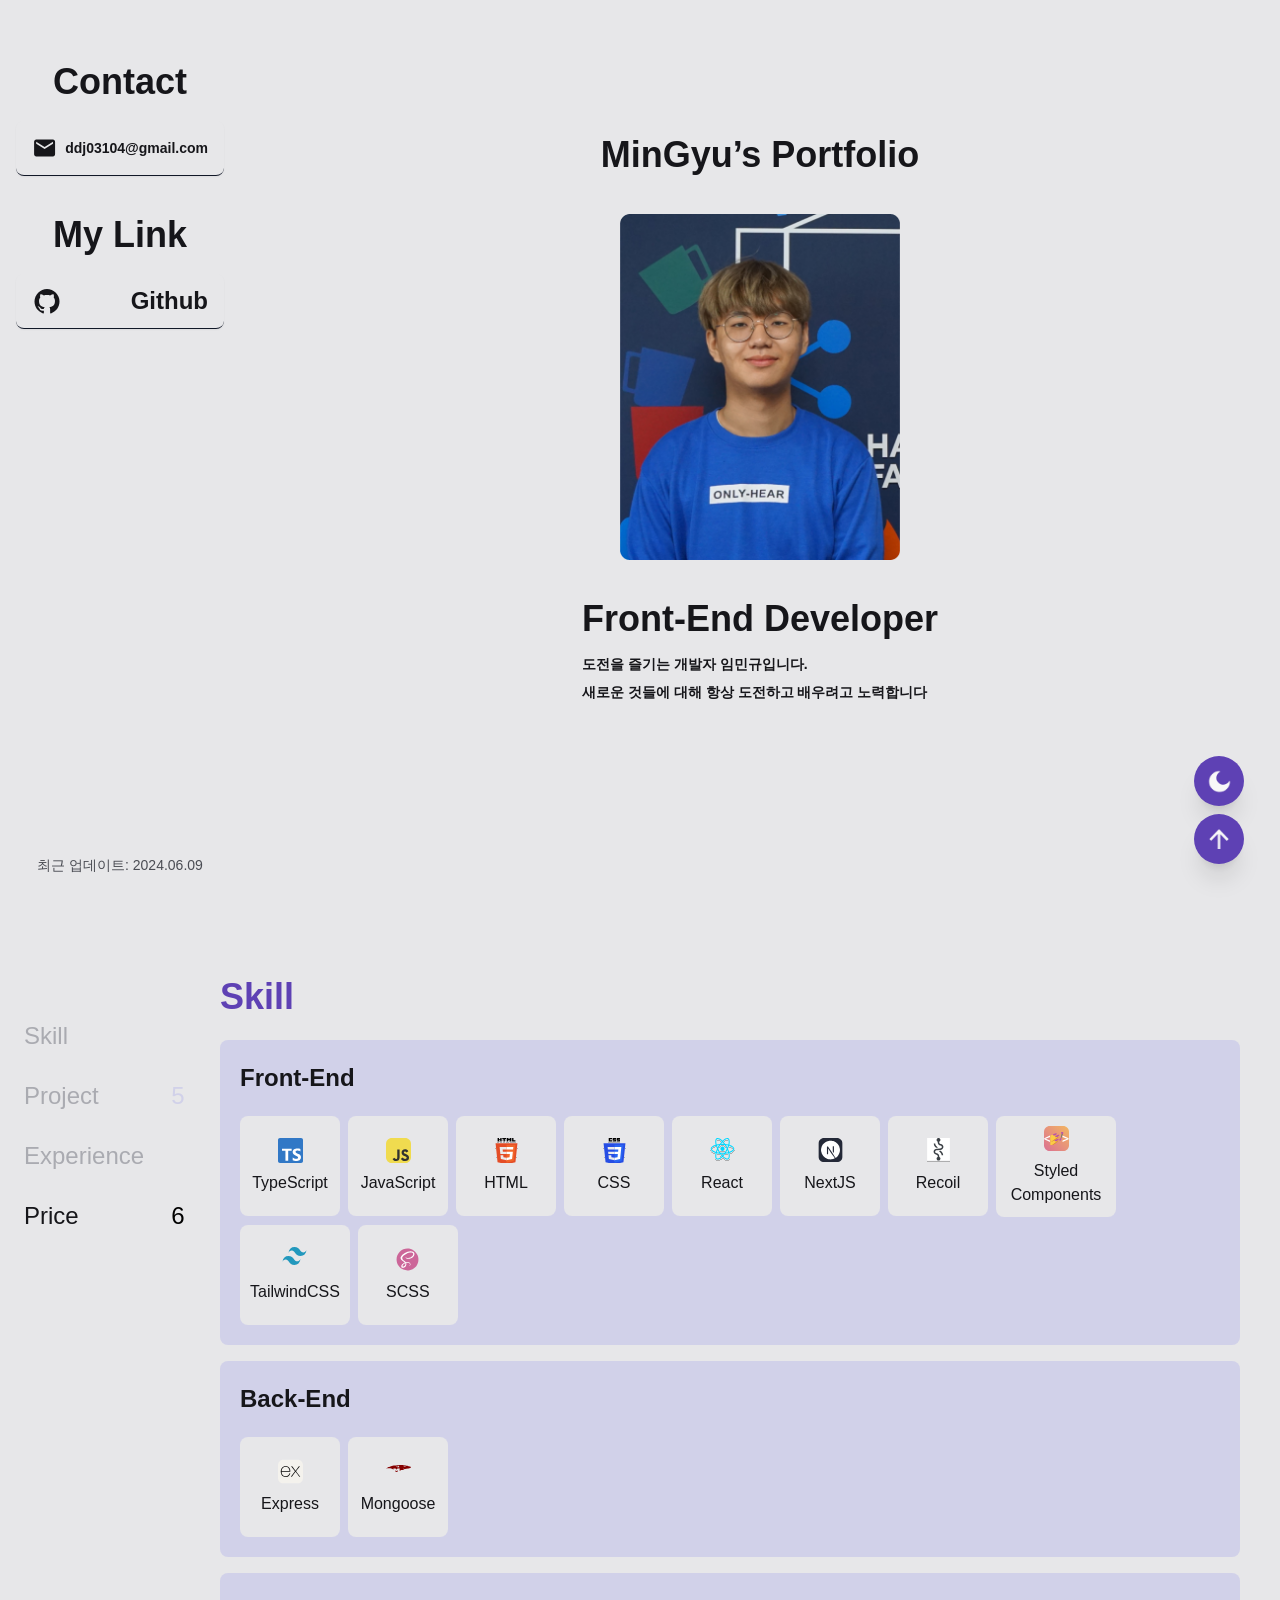
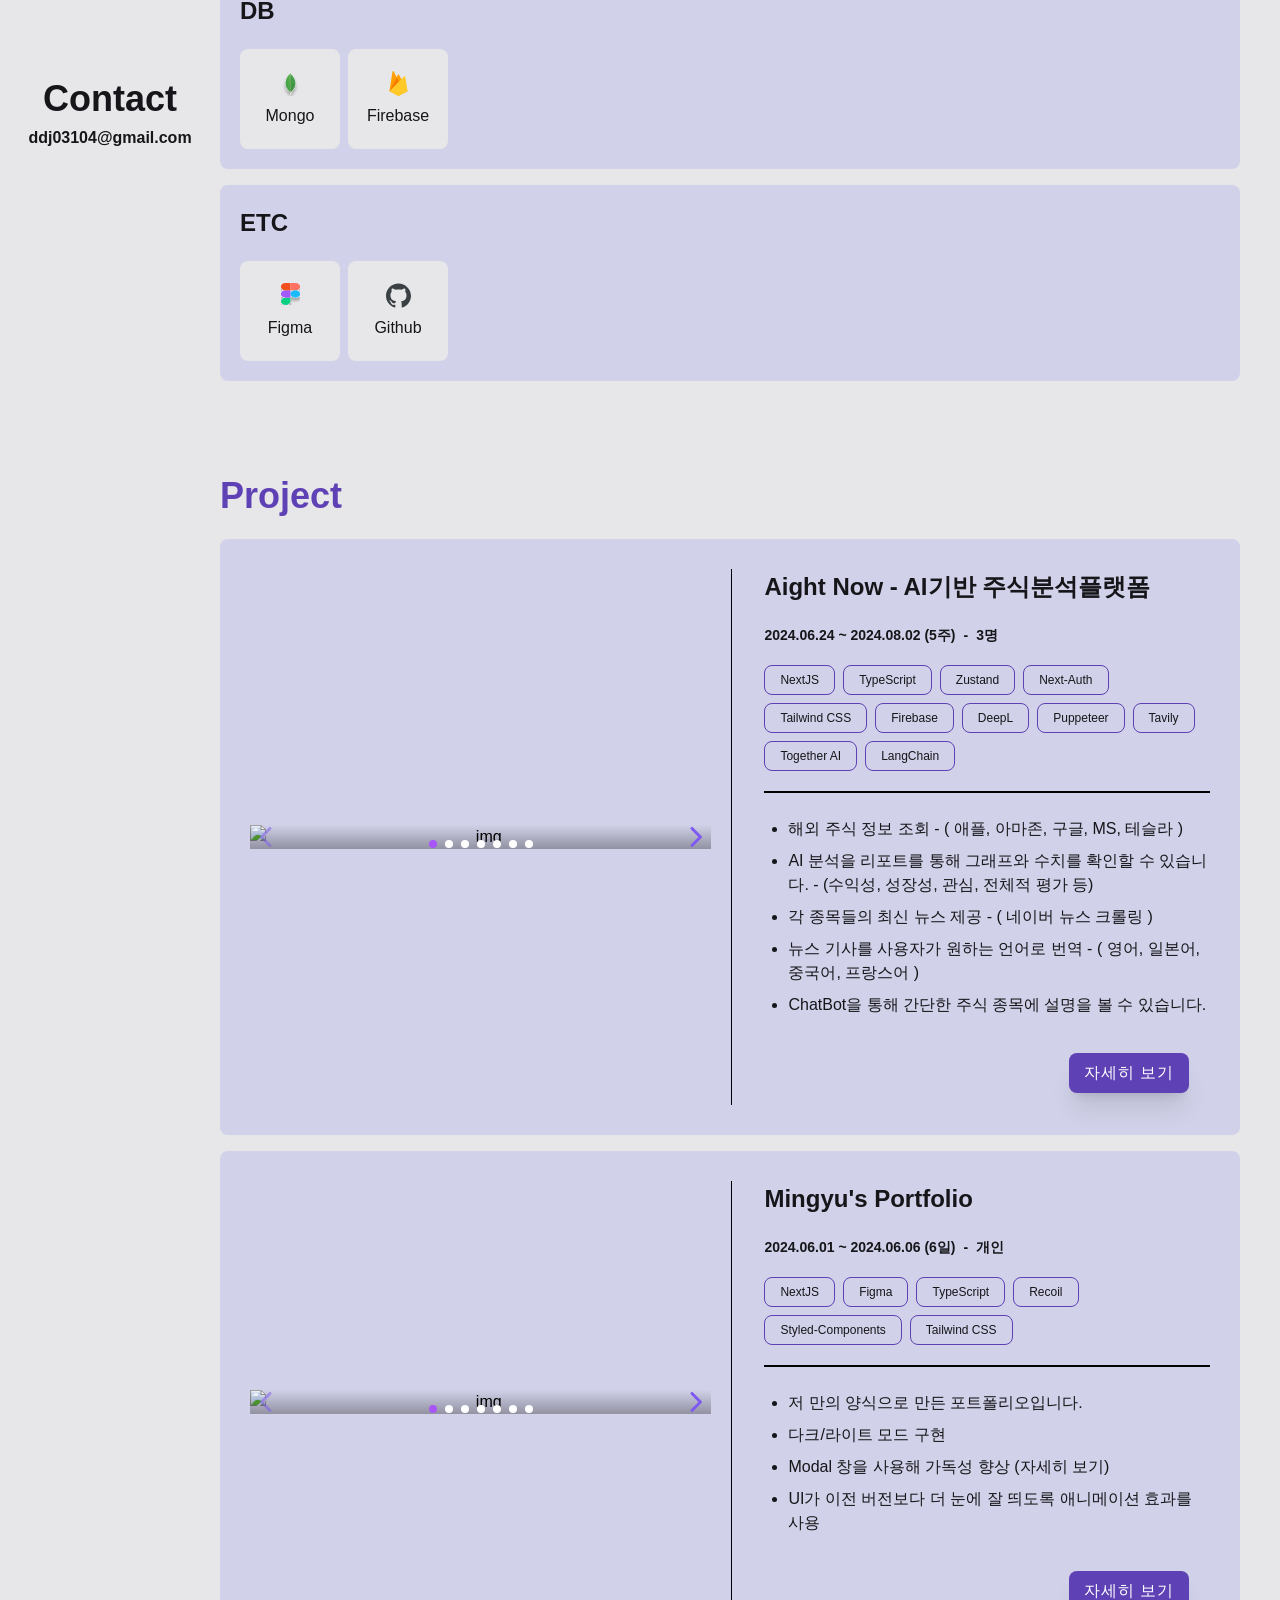
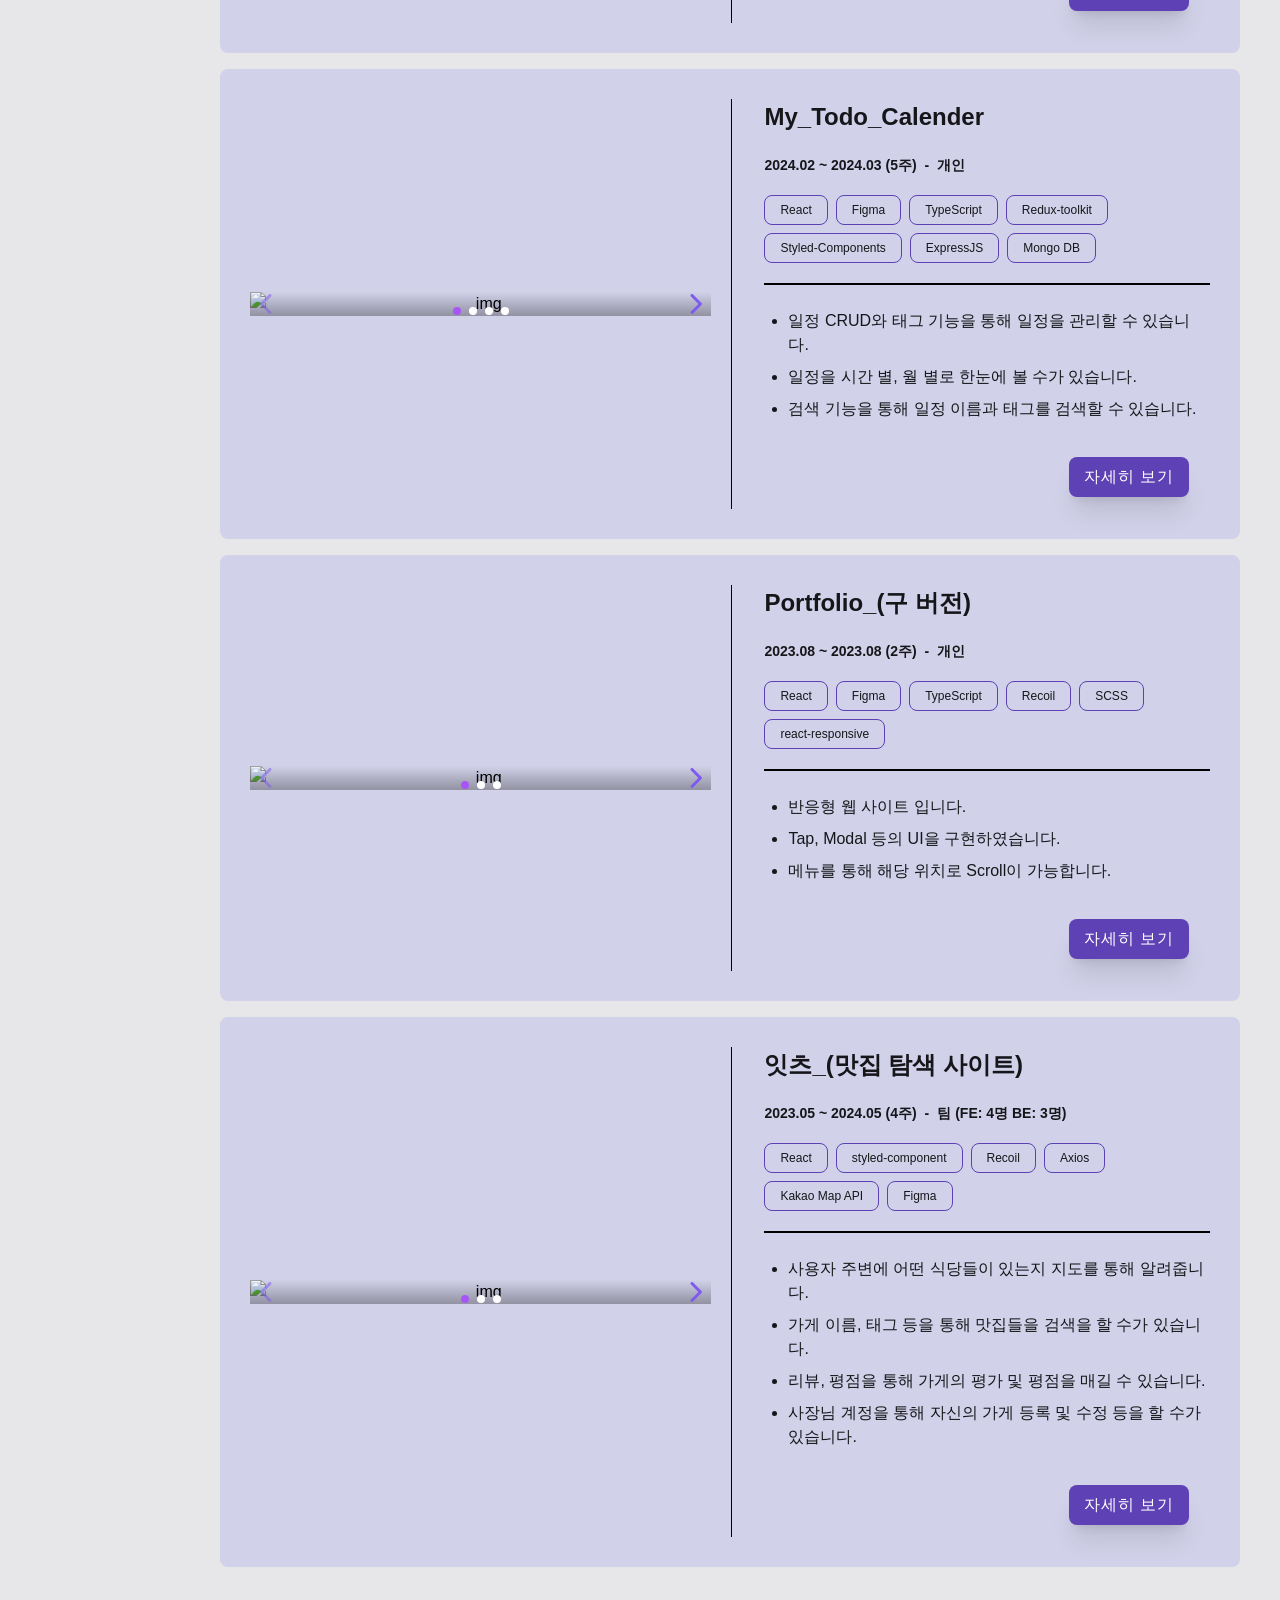
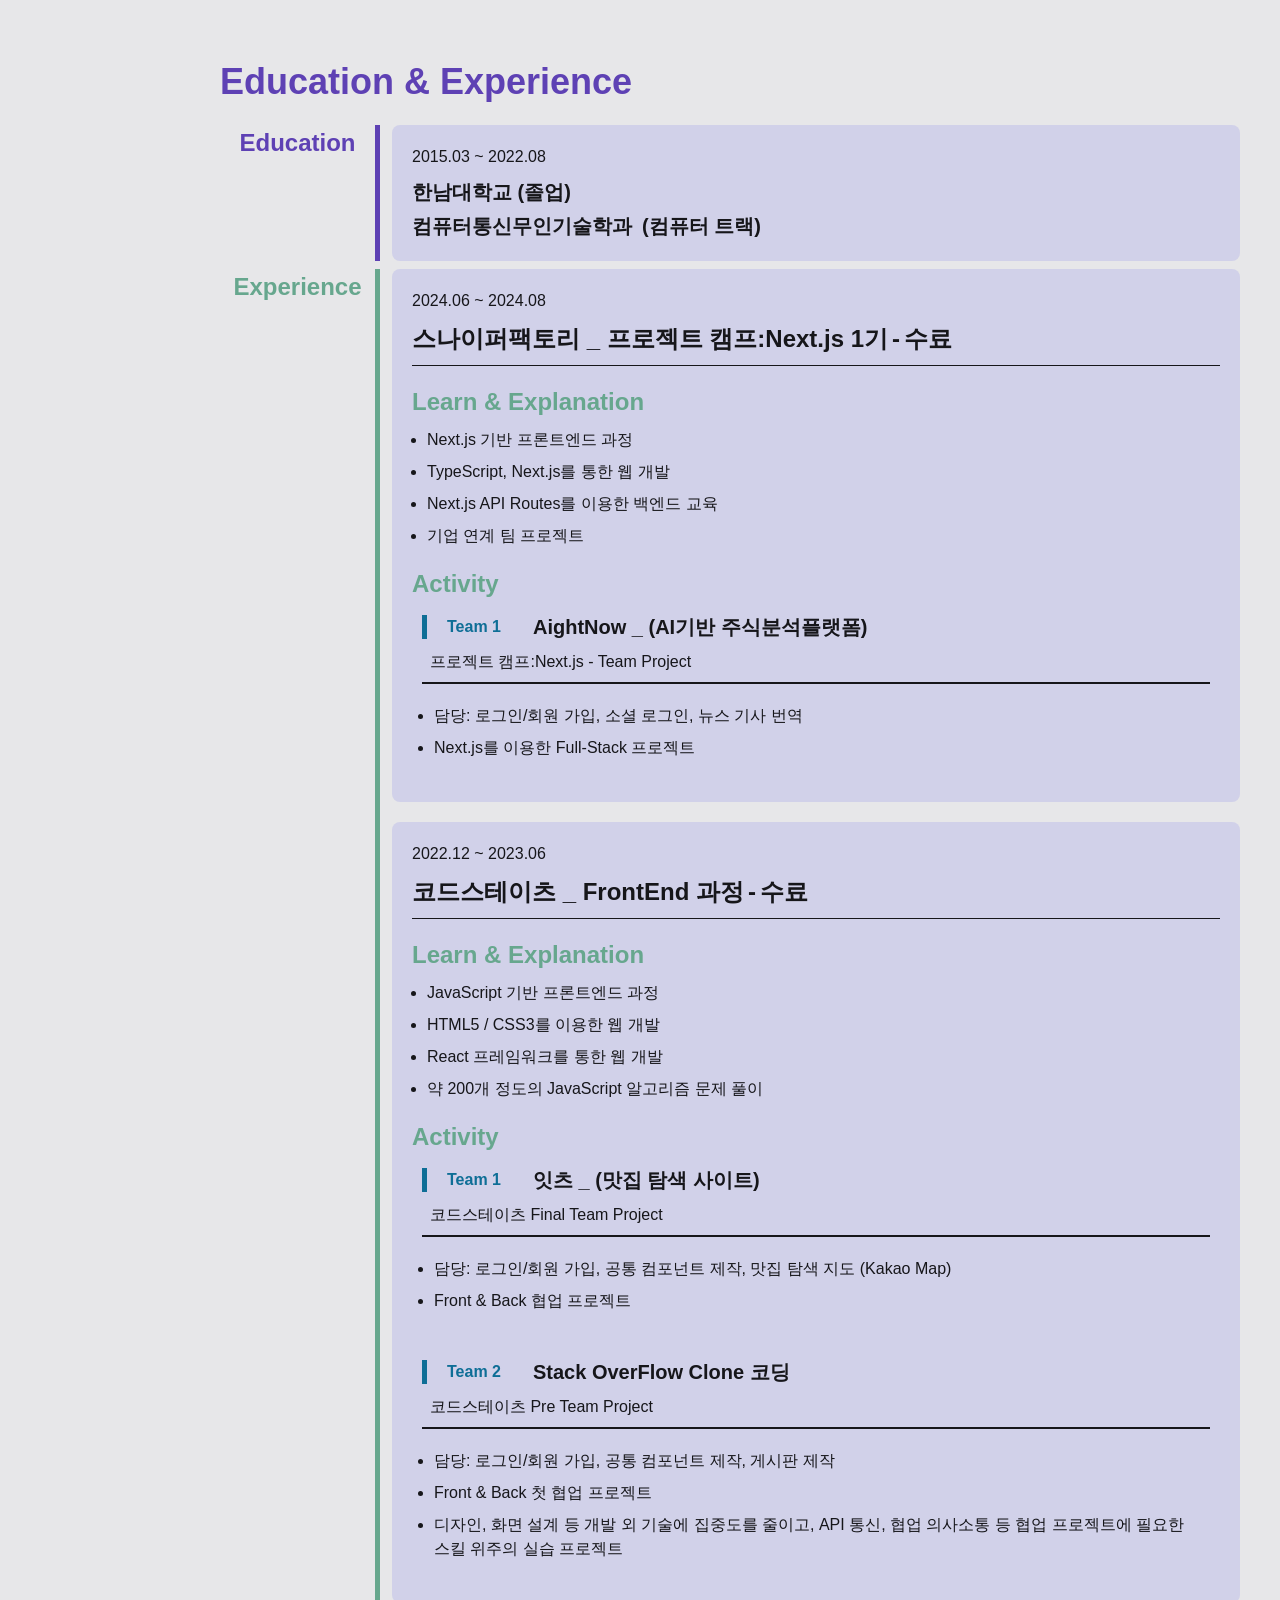
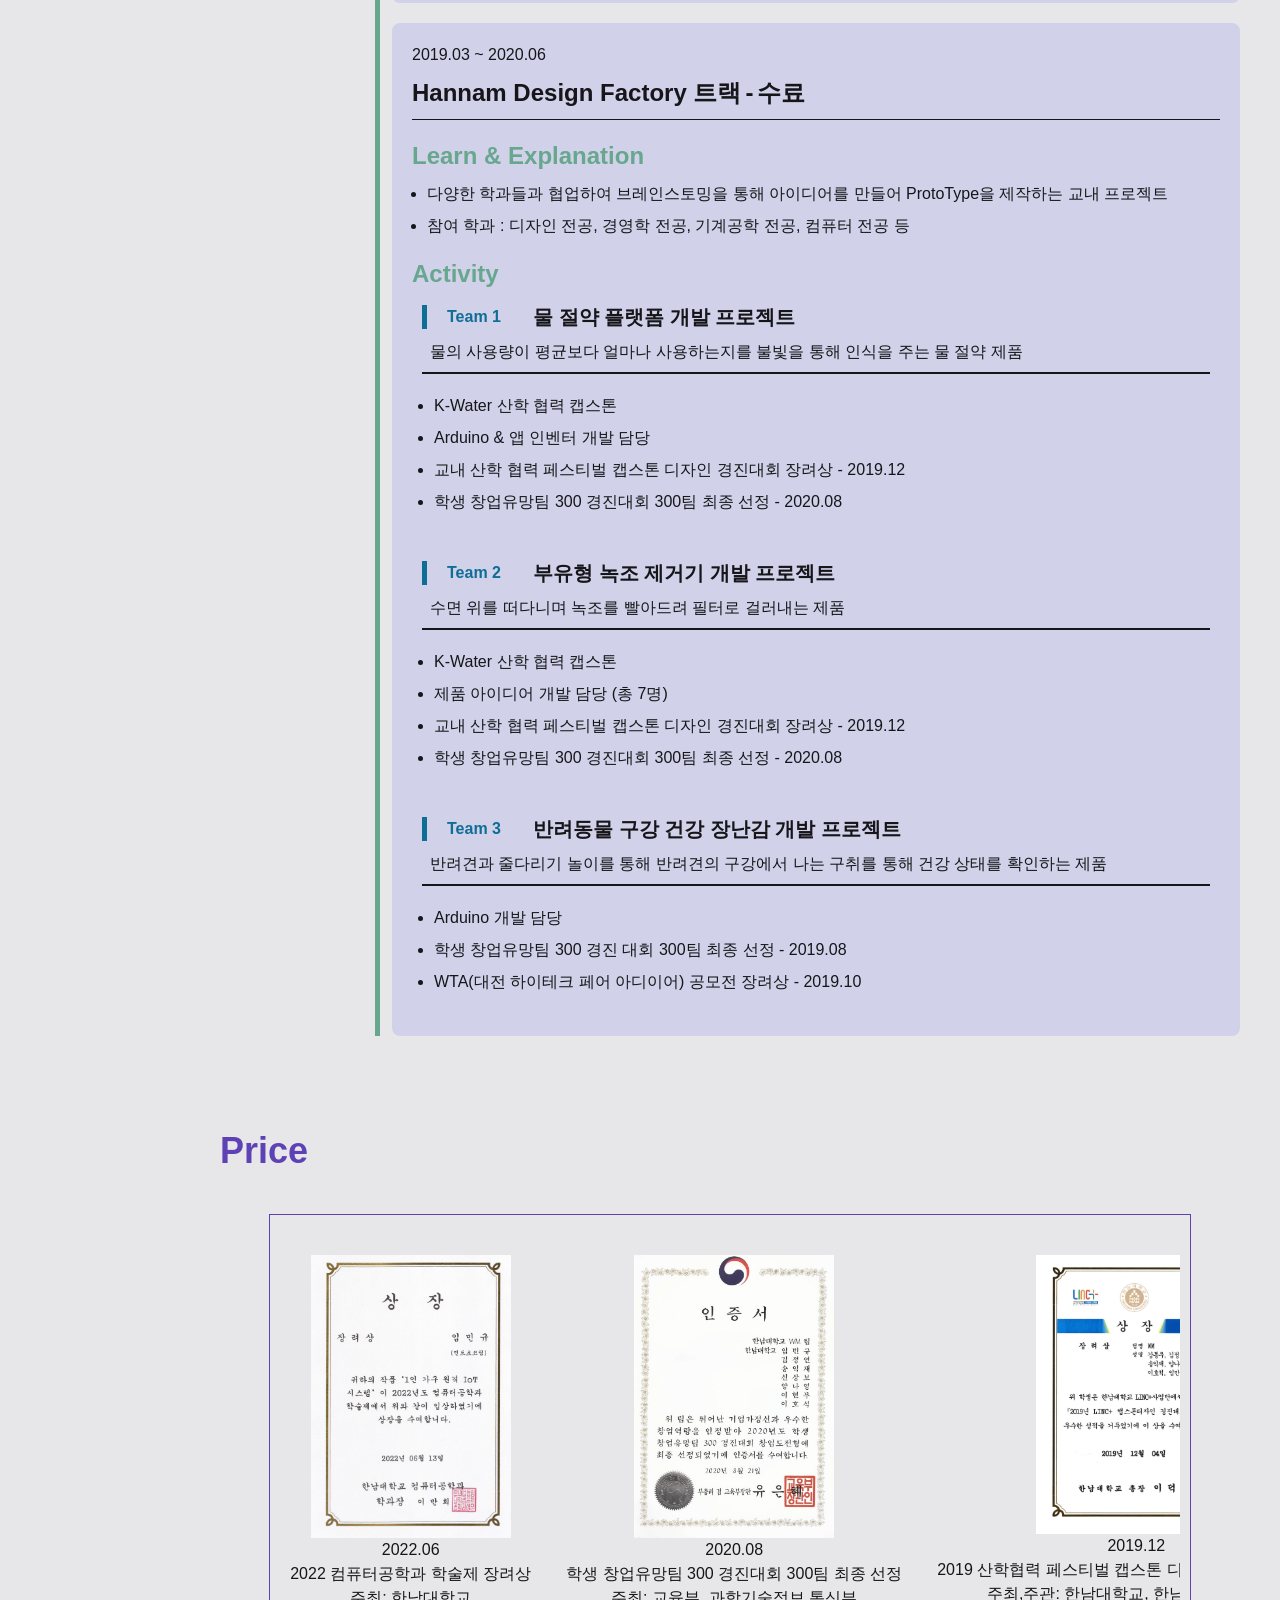
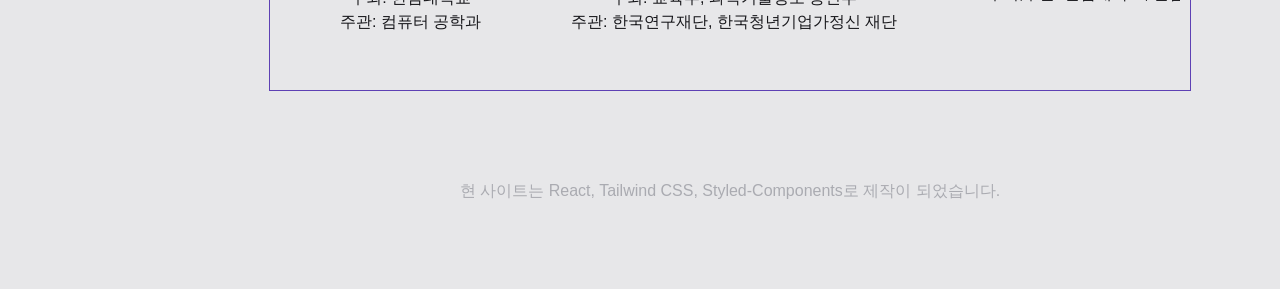
==== index.html @ 7a828a29 "Add files via upload" ====
<!doctype html><html lang="en"><head><meta charset="utf-8"/><link rel="icon" href="/favicon.png"/><meta name="viewport" content="width=device-width,initial-scale=1"/><meta name="theme-color" content="#000000"/><meta name="description" content="Web site created using create-react-app"/><link rel="apple-touch-icon" href="/logo192.png"/><link rel="manifest" href="/manifest.json"/><title>React App</title><script defer="defer" src="/static/js/main.ebb04144.js"></script><link href="/static/css/main.052bcc1e.css" rel="stylesheet"></head><body><noscript>You need to enable JavaScript to run this app.</noscript><div id="root"></div></body></html>
---- static/css/main.052bcc1e.css ----
*,::backdrop,:after,:before{--tw-border-spacing-x:0;--tw-border-spacing-y:0;--tw-translate-x:0;--tw-translate-y:0;--tw-rotate:0;--tw-skew-x:0;--tw-skew-y:0;--tw-scale-x:1;--tw-scale-y:1;--tw-pan-x: ;--tw-pan-y: ;--tw-pinch-zoom: ;--tw-scroll-snap-strictness:proximity;--tw-gradient-from-position: ;--tw-gradient-via-position: ;--tw-gradient-to-position: ;--tw-ordinal: ;--tw-slashed-zero: ;--tw-numeric-figure: ;--tw-numeric-spacing: ;--tw-numeric-fraction: ;--tw-ring-inset: ;--tw-ring-offset-width:0px;--tw-ring-offset-color:#fff;--tw-ring-color:#3b82f680;--tw-ring-offset-shadow:0 0 #0000;--tw-ring-shadow:0 0 #0000;--tw-shadow:0 0 #0000;--tw-shadow-colored:0 0 #0000;--tw-blur: ;--tw-brightness: ;--tw-contrast: ;--tw-grayscale: ;--tw-hue-rotate: ;--tw-invert: ;--tw-saturate: ;--tw-sepia: ;--tw-drop-shadow: ;--tw-backdrop-blur: ;--tw-backdrop-brightness: ;--tw-backdrop-contrast: ;--tw-backdrop-grayscale: ;--tw-backdrop-hue-rotate: ;--tw-backdrop-invert: ;--tw-backdrop-opacity: ;--tw-backdrop-saturate: ;--tw-backdrop-sepia: ;--tw-contain-size: ;--tw-contain-layout: ;--tw-contain-paint: ;--tw-contain-style: }/*
! tailwindcss v3.4.17 | MIT License | https://tailwindcss.com
*/*,:after,:before{border:0 solid #e5e7eb;box-sizing:border-box}:after,:before{--tw-content:""}:host,html{-webkit-text-size-adjust:100%;font-feature-settings:normal;-webkit-tap-highlight-color:transparent;font-family:var(--noto_sans);font-variation-settings:normal;line-height:1.5;tab-size:4}body{line-height:inherit}hr{border-top-width:1px;color:inherit;height:0}abbr:where([title]){-webkit-text-decoration:underline dotted;text-decoration:underline dotted}h1,h2,h3,h4,h5,h6{font-size:inherit;font-weight:inherit}a{color:inherit;text-decoration:inherit}b,strong{font-weight:bolder}code,kbd,pre,samp{font-feature-settings:normal;font-family:ui-monospace,SFMono-Regular,Menlo,Monaco,Consolas,Liberation Mono,Courier New,monospace;font-size:1em;font-variation-settings:normal}small{font-size:80%}sub,sup{font-size:75%;line-height:0;position:relative;vertical-align:initial}sub{bottom:-.25em}sup{top:-.5em}table{border-collapse:collapse;border-color:inherit;text-indent:0}button,input,optgroup,select,textarea{font-feature-settings:inherit;color:inherit;font-family:inherit;font-size:100%;font-variation-settings:inherit;font-weight:inherit;letter-spacing:inherit;line-height:inherit;margin:0;padding:0}button,select{text-transform:none}button,input:where([type=button]),input:where([type=reset]),input:where([type=submit]){-webkit-appearance:button;background-color:initial;background-image:none}:-moz-focusring{outline:auto}:-moz-ui-invalid{box-shadow:none}progress{vertical-align:initial}::-webkit-inner-spin-button,::-webkit-outer-spin-button{height:auto}[type=search]{-webkit-appearance:textfield;outline-offset:-2px}::-webkit-search-decoration{-webkit-appearance:none}::-webkit-file-upload-button{-webkit-appearance:button;font:inherit}summary{display:list-item}blockquote,dd,dl,figure,h1,h2,h3,h4,h5,h6,hr,p,pre{margin:0}fieldset{margin:0}fieldset,legend{padding:0}menu,ol,ul{list-style:none;margin:0;padding:0}dialog{padding:0}textarea{resize:vertical}input::placeholder,textarea::placeholder{color:#9ca3af;opacity:1}[role=button],button{cursor:pointer}:disabled{cursor:default}audio,canvas,embed,iframe,img,object,svg,video{display:block;vertical-align:middle}img,video{height:auto;max-width:100%}[hidden]:where(:not([hidden=until-found])){display:none}.sr-only{clip:rect(0,0,0,0);border-width:0;height:1px;margin:-1px;overflow:hidden;padding:0;position:absolute;white-space:nowrap;width:1px}.fixed{position:fixed}.absolute{position:absolute}.\!relative{position:relative!important}.relative{position:relative}.sticky{position:sticky}.inset-0{inset:0}.-bottom-12{bottom:-3rem}.-left-12{left:-3rem}.-right-12{right:-3rem}.-top-12{top:-3rem}.bottom-9{bottom:2.25rem}.bottom-\[100px\]{bottom:100px}.bottom-\[3\%\]{bottom:3%}.bottom-\[5\%\]{bottom:5%}.left-0{left:0}.left-1{left:.25rem}.left-1\/2{left:50%}.left-2{left:.5rem}.left-\[0\%\]{left:0}.left-\[47\%\]{left:47%}.right-9{right:2.25rem}.right-\[9\%\]{right:9%}.top-1\/2{top:50%}.top-8{top:2rem}.top-\[50\%\]{top:50%}.top-\[70px\]{top:70px}.isolation-auto{isolation:auto}.z-10{z-index:10}.z-30{z-index:30}.z-50{z-index:50}.z-\[1\]{z-index:1}.z-\[20\]{z-index:20}.-mx-1{margin-left:-.25rem;margin-right:-.25rem}.mx-16{margin-left:4rem;margin-right:4rem}.my-1{margin-bottom:.25rem;margin-top:.25rem}.-ml-4{margin-left:-1rem}.-mt-4{margin-top:-1rem}.mb-3{margin-bottom:.75rem}.mb-5{margin-bottom:1.25rem}.mb-\[100px\]{margin-bottom:100px}.mb-\[15px\]{margin-bottom:15px}.ml-\[10px\]{margin-left:10px}.ml-auto{margin-left:auto}.mr-\[15px\]{margin-right:15px}.mt-10{margin-top:2.5rem}.mt-2{margin-top:.5rem}.mt-7{margin-top:1.75rem}.mt-\[10px\]{margin-top:10px}.box-border{box-sizing:border-box}.block{display:block}.inline-block{display:inline-block}.flex{display:flex}.inline-flex{display:inline-flex}.grid{display:grid}.hidden{display:none}.\!h-\[unset\]{height:auto!important}.h-10{height:2.5rem}.h-11{height:2.75rem}.h-2{height:.5rem}.h-3\.5{height:.875rem}.h-4{height:1rem}.h-5{height:1.25rem}.h-8{height:2rem}.h-9{height:2.25rem}.h-\[100\%\]{height:100%}.h-\[100vh\]{height:100vh}.h-\[10vh\]{height:10vh}.h-\[25px\]{height:25px}.h-\[30px\]{height:30px}.h-\[400px\]{height:400px}.h-\[40px\]{height:40px}.h-\[50px\]{height:50px}.h-\[8px\]{height:8px}.h-\[auto\],.h-auto{height:auto}.h-full{height:100%}.max-h-\[500px\]{max-height:500px}.min-h-\[100px\]{min-height:100px}.min-h-\[100vh\]{min-height:100vh}.min-h-\[350px\]{min-height:350px}.min-h-\[36px\]{min-height:36px}.w-10{width:2.5rem}.w-2{width:.5rem}.w-3\.5{width:.875rem}.w-4{width:1rem}.w-5{width:1.25rem}.w-8{width:2rem}.w-\[100\%\]{width:100%}.w-\[100vw\]{width:100vw}.w-\[120px\]{width:120px}.w-\[25px\]{width:25px}.w-\[40px\]{width:40px}.w-\[50px\]{width:50px}.w-\[80\%\]{width:80%}.w-\[8px\]{width:8px}.w-\[90px\]{width:90px}.w-auto{width:auto}.w-full{width:100%}.min-w-0{min-width:0}.min-w-\[100px\]{min-width:100px}.min-w-\[150px\]{min-width:150px}.min-w-\[160px\]{min-width:160px}.min-w-\[180px\]{min-width:180px}.min-w-\[240px\]{min-width:240px}.min-w-\[36px\]{min-width:36px}.min-w-\[60px\]{min-width:60px}.min-w-\[8rem\]{min-width:8rem}.max-w-\[120px\]{max-width:120px}.max-w-\[200px\]{max-width:200px}.max-w-\[700px\]{max-width:700px}.max-w-\[72vw\]{max-width:72vw}.shrink-0{flex-shrink:0}.grow-0{flex-grow:0}.basis-full{flex-basis:100%}.origin-\[0\%_50\%\]{transform-origin:0 50%}.-translate-x-1\/2{--tw-translate-x:-50%}.-translate-x-1\/2,.-translate-y-1\/2{transform:translate(var(--tw-translate-x),var(--tw-translate-y)) rotate(var(--tw-rotate)) skewX(var(--tw-skew-x)) skewY(var(--tw-skew-y)) scaleX(var(--tw-scale-x)) scaleY(var(--tw-scale-y))}.-translate-y-1\/2{--tw-translate-y:-50%}.rotate-90{--tw-rotate:90deg}.rotate-90,.transform{transform:translate(var(--tw-translate-x),var(--tw-translate-y)) rotate(var(--tw-rotate)) skewX(var(--tw-skew-x)) skewY(var(--tw-skew-y)) scaleX(var(--tw-scale-x)) scaleY(var(--tw-scale-y))}@keyframes appear{0%{opacity:0}50%{opacity:0}to{opacity:1}}.animate-appear{animation:appear 3.2s}@keyframes bounce{0%,to{animation-timing-function:cubic-bezier(.8,0,1,1);transform:translateY(-25%)}50%{animation-timing-function:cubic-bezier(0,0,.2,1);transform:none}}.animate-bounce{animation:bounce 1s infinite}@keyframes disappear{0%{visibility:visible}to{visibility:hidden}}.animate-disappear{animation:disappear 3.4s}@keyframes mainAppear{0%{opacity:0}50%{opacity:0}to{opacity:1}}.animate-mainAppear{animation:mainAppear 1s}@keyframes trackingInContract{0%{letter-spacing:1em;opacity:0}40%{opacity:.6}to{letter-spacing:normal;opacity:1}}.animate-trackingInContract{animation:trackingInContract 2s}.cursor-default{cursor:default}.cursor-pointer{cursor:pointer}.select-none{-webkit-user-select:none;user-select:none}.resize{resize:both}.list-disc{list-style-type:disc}.flex-row{flex-direction:row}.flex-col{flex-direction:column}.flex-wrap{flex-wrap:wrap}.flex-nowrap{flex-wrap:nowrap}.items-start{align-items:flex-start}.items-center{align-items:center}.justify-start{justify-content:flex-start}.justify-end{justify-content:flex-end}.justify-center{justify-content:center}.justify-between{justify-content:space-between}.gap-1{gap:.25rem}.gap-2{gap:.5rem}.gap-3{gap:.75rem}.gap-4{gap:1rem}.gap-5{gap:1.25rem}.gap-8{gap:2rem}.gap-\[10px\]{gap:10px}.gap-\[1rem\]{gap:1rem}.gap-\[20px\]{gap:20px}.gap-\[2rem\]{gap:2rem}.gap-\[3rem\]{gap:3rem}.gap-x-2{column-gap:.5rem}.overflow-hidden{overflow:hidden}.overflow-x-auto{overflow-x:auto}.overflow-y-auto{overflow-y:auto}.overflow-x-hidden{overflow-x:hidden}.overflow-y-hidden{overflow-y:hidden}.whitespace-nowrap{white-space:nowrap}.rounded{border-radius:.25rem}.rounded-\[10px\]{border-radius:10px}.rounded-\[18px\]{border-radius:18px}.rounded-full{border-radius:9999px}.rounded-lg{border-radius:.5rem}.rounded-md{border-radius:.375rem}.rounded-sm{border-radius:.125rem}.rounded-xl{border-radius:.75rem}.border,.border-\[1px\]{border-width:1px}.border-\[5px\]{border-width:5px}.border-b-2{border-bottom-width:2px}.border-b-\[1px\]{border-bottom-width:1px}.border-b-\[8px\]{border-bottom-width:8px}.border-l-\[1px\]{border-left-width:1px}.border-l-\[5px\]{border-left-width:5px}.border-r-\[5px\]{border-right-width:5px}.border-t-\[2px\]{border-top-width:2px}.border-DMainPurple{--tw-border-opacity:1;border-color:#7f5af0;border-color:rgb(127 90 240/var(--tw-border-opacity,1))}.border-DSecondBg{--tw-border-opacity:1;border-color:#242629;border-color:rgb(36 38 41/var(--tw-border-opacity,1))}.border-DText{--tw-border-opacity:1;border-color:#fffffe;border-color:rgb(255 255 254/var(--tw-border-opacity,1))}.border-DThirdColor{--tw-border-opacity:1;border-color:#2cb67d;border-color:rgb(44 182 125/var(--tw-border-opacity,1))}.border-LMainPurple{--tw-border-opacity:1;border-color:#5e41b4;border-color:rgb(94 65 180/var(--tw-border-opacity,1))}.border-LSecondBg{--tw-border-opacity:1;border-color:#d1d1e9;border-color:rgb(209 209 233/var(--tw-border-opacity,1))}.border-LText{--tw-border-opacity:1;border-color:#16161a;border-color:rgb(22 22 26/var(--tw-border-opacity,1))}.border-LThirdColor{--tw-border-opacity:1;border-color:#67a78e;border-color:rgb(103 167 142/var(--tw-border-opacity,1))}.border-\[\#0E6E96\]{--tw-border-opacity:1;border-color:#0e6e96;border-color:rgb(14 110 150/var(--tw-border-opacity,1))}.border-\[\#2AB4E3\]{--tw-border-opacity:1;border-color:#2ab4e3;border-color:rgb(42 180 227/var(--tw-border-opacity,1))}.border-black{--tw-border-opacity:1;border-color:#000;border-color:rgb(0 0 0/var(--tw-border-opacity,1))}.border-gray-200{--tw-border-opacity:1;border-color:#e5e7eb;border-color:rgb(229 231 235/var(--tw-border-opacity,1))}.border-gray-900{--tw-border-opacity:1;border-color:#111827;border-color:rgb(17 24 39/var(--tw-border-opacity,1))}.border-white{--tw-border-opacity:1;border-color:#fff;border-color:rgb(255 255 255/var(--tw-border-opacity,1))}.border-b-DText{--tw-border-opacity:1;border-bottom-color:#fffffe;border-bottom-color:rgb(255 255 254/var(--tw-border-opacity,1))}.border-b-LText{--tw-border-opacity:1;border-bottom-color:#16161a;border-bottom-color:rgb(22 22 26/var(--tw-border-opacity,1))}.bg-DBg{--tw-bg-opacity:1;background-color:#16161a;background-color:rgb(22 22 26/var(--tw-bg-opacity,1))}.bg-DMainPurple{--tw-bg-opacity:1;background-color:#7f5af0;background-color:rgb(127 90 240/var(--tw-bg-opacity,1))}.bg-DSecondBg{--tw-bg-opacity:1;background-color:#242629;background-color:rgb(36 38 41/var(--tw-bg-opacity,1))}.bg-LBg{--tw-bg-opacity:1;background-color:#e7e7e9;background-color:rgb(231 231 233/var(--tw-bg-opacity,1))}.bg-LMainPurple{--tw-bg-opacity:1;background-color:#5e41b4;background-color:rgb(94 65 180/var(--tw-bg-opacity,1))}.bg-LSecondBg{--tw-bg-opacity:1;background-color:#d1d1e9;background-color:rgb(209 209 233/var(--tw-bg-opacity,1))}.bg-\[\#16161a\]{--tw-bg-opacity:1;background-color:#16161a;background-color:rgb(22 22 26/var(--tw-bg-opacity,1))}.bg-\[\#e7e7e9\]{--tw-bg-opacity:1;background-color:#e7e7e9;background-color:rgb(231 231 233/var(--tw-bg-opacity,1))}.bg-\[rgba\(255\2c 255\2c 192\2c 0\.1\)\]{background-color:#ffffc01a}.bg-gray-100{--tw-bg-opacity:1;background-color:#f3f4f6;background-color:rgb(243 244 246/var(--tw-bg-opacity,1))}.bg-gray-900{--tw-bg-opacity:1;background-color:#111827;background-color:rgb(17 24 39/var(--tw-bg-opacity,1))}.bg-purple-500{--tw-bg-opacity:1;background-color:#a855f7;background-color:rgb(168 85 247/var(--tw-bg-opacity,1))}.bg-red-500{--tw-bg-opacity:1;background-color:#ef4444;background-color:rgb(239 68 68/var(--tw-bg-opacity,1))}.bg-transparent{background-color:initial}.bg-white{--tw-bg-opacity:1;background-color:#fff;background-color:rgb(255 255 255/var(--tw-bg-opacity,1))}.bg-gradient-to-b{background-image:linear-gradient(to bottom,var(--tw-gradient-stops))}.from-transparent{--tw-gradient-from:#0000 var(--tw-gradient-from-position);--tw-gradient-to:#0000 var(--tw-gradient-to-position);--tw-gradient-stops:var(--tw-gradient-from),var(--tw-gradient-to)}.to-black\/30{--tw-gradient-to:#0000004d var(--tw-gradient-to-position)}.bg-cover{background-size:cover}.fill-current{fill:currentColor}.p-1{padding:.25rem}.p-2{padding:.5rem}.p-3{padding:.75rem}.p-6{padding:1.5rem}.p-\[10px\]{padding:10px}.p-\[1rem\]{padding:1rem}.p-\[20px\]{padding:20px}.p-\[30px\]{padding:30px}.px-1{padding-left:.25rem;padding-right:.25rem}.px-2{padding-left:.5rem;padding-right:.5rem}.px-3{padding-left:.75rem;padding-right:.75rem}.px-4{padding-left:1rem;padding-right:1rem}.px-8{padding-left:2rem;padding-right:2rem}.px-\[10px\]{padding-left:10px;padding-right:10px}.px-\[15px\]{padding-left:15px;padding-right:15px}.px-\[40px\]{padding-left:40px;padding-right:40px}.px-\[5\%\]{padding-left:5%;padding-right:5%}.py-1\.5{padding-bottom:.375rem;padding-top:.375rem}.py-10{padding-bottom:2.5rem;padding-top:2.5rem}.py-2{padding-bottom:.5rem;padding-top:.5rem}.py-3{padding-bottom:.75rem;padding-top:.75rem}.py-\[15px\]{padding-bottom:15px;padding-top:15px}.py-\[20px\]{padding-bottom:20px;padding-top:20px}.py-\[5px\]{padding-bottom:5px;padding-top:5px}.pb-2{padding-bottom:.5rem}.pb-\[100px\]{padding-bottom:100px}.pb-\[50px\]{padding-bottom:50px}.pl-4{padding-left:1rem}.pl-5{padding-left:1.25rem}.pl-6{padding-left:1.5rem}.pl-8{padding-left:2rem}.pl-\[15px\]{padding-left:15px}.pl-\[20px\]{padding-left:20px}.pr-2{padding-right:.5rem}.pr-\[5\%\]{padding-right:5%}.pt-2{padding-top:.5rem}.pt-3{padding-top:.75rem}.pt-4{padding-top:1rem}.pt-6{padding-top:1.5rem}.pt-\[4rem\]{padding-top:4rem}.pt-\[60px\]{padding-top:60px}.text-left{text-align:left}.text-center{text-align:center}.align-text-bottom{vertical-align:text-bottom}.text-H{font-size:36px}.text-Md{font-size:16px}.text-SH{font-size:24px}.text-Sm,.text-\[12px\]{font-size:12px}.text-\[14px\]{font-size:14px}.text-\[16px\]{font-size:16px}.text-\[20px\]{font-size:20px}.text-\[24px\]{font-size:24px}.text-\[3vw\]{font-size:3vw}.text-\[5vw\]{font-size:5vw}.text-sm{font-size:.875rem;line-height:1.25rem}.text-xs{font-size:.75rem;line-height:1rem}.font-bold{font-weight:700}.font-medium{font-weight:500}.font-semibold{font-weight:600}.tracking-wider{letter-spacing:.05em}.tracking-widest{letter-spacing:.1em}.text-DBg{--tw-text-opacity:1;color:#16161a;color:rgb(22 22 26/var(--tw-text-opacity,1))}.text-DMainPurple{--tw-text-opacity:1;color:#7f5af0;color:rgb(127 90 240/var(--tw-text-opacity,1))}.text-DNav_disable{--tw-text-opacity:1;color:#4a4c53;color:rgb(74 76 83/var(--tw-text-opacity,1))}.text-DText{--tw-text-opacity:1;color:#fffffe;color:rgb(255 255 254/var(--tw-text-opacity,1))}.text-DThirdColor{--tw-text-opacity:1;color:#2cb67d;color:rgb(44 182 125/var(--tw-text-opacity,1))}.text-LBg{--tw-text-opacity:1;color:#e7e7e9;color:rgb(231 231 233/var(--tw-text-opacity,1))}.text-LMainPurple{--tw-text-opacity:1;color:#5e41b4;color:rgb(94 65 180/var(--tw-text-opacity,1))}.text-LNav_disable{--tw-text-opacity:1;color:#aaabb1;color:rgb(170 171 177/var(--tw-text-opacity,1))}.text-LSecondBg{--tw-text-opacity:1;color:#d1d1e9;color:rgb(209 209 233/var(--tw-text-opacity,1))}.text-LText{--tw-text-opacity:1;color:#16161a;color:rgb(22 22 26/var(--tw-text-opacity,1))}.text-LThirdColor{--tw-text-opacity:1;color:#67a78e;color:rgb(103 167 142/var(--tw-text-opacity,1))}.text-\[\#0E6E96\]{--tw-text-opacity:1;color:#0e6e96;color:rgb(14 110 150/var(--tw-text-opacity,1))}.text-\[\#2AB4E3\]{--tw-text-opacity:1;color:#2ab4e3;color:rgb(42 180 227/var(--tw-text-opacity,1))}.text-\[\#4a4c53\]{--tw-text-opacity:1;color:#4a4c53;color:rgb(74 76 83/var(--tw-text-opacity,1))}.text-\[\#7F5AF0\]{--tw-text-opacity:1;color:#7f5af0;color:rgb(127 90 240/var(--tw-text-opacity,1))}.text-black{--tw-text-opacity:1;color:#000;color:rgb(0 0 0/var(--tw-text-opacity,1))}.text-gray-50{--tw-text-opacity:1;color:#f9fafb;color:rgb(249 250 251/var(--tw-text-opacity,1))}.text-gray-900{--tw-text-opacity:1;color:#111827;color:rgb(17 24 39/var(--tw-text-opacity,1))}.text-gray-950{--tw-text-opacity:1;color:#030712;color:rgb(3 7 18/var(--tw-text-opacity,1))}.text-white{--tw-text-opacity:1;color:#fff;color:rgb(255 255 255/var(--tw-text-opacity,1))}.underline-offset-4{text-underline-offset:4px}.opacity-60{opacity:.6}.shadow-lg{--tw-shadow:0 10px 15px -3px #0000001a,0 4px 6px -4px #0000001a;--tw-shadow-colored:0 10px 15px -3px var(--tw-shadow-color),0 4px 6px -4px var(--tw-shadow-color)}.shadow-lg,.shadow-md{box-shadow:0 0 #0000,0 0 #0000,var(--tw-shadow);box-shadow:var(--tw-ring-offset-shadow,0 0 #0000),var(--tw-ring-shadow,0 0 #0000),var(--tw-shadow)}.shadow-md{--tw-shadow:0 4px 6px -1px #0000001a,0 2px 4px -2px #0000001a;--tw-shadow-colored:0 4px 6px -1px var(--tw-shadow-color),0 2px 4px -2px var(--tw-shadow-color)}.shadow-sm{--tw-shadow:0 1px 2px 0 #0000000d;--tw-shadow-colored:0 1px 2px 0 var(--tw-shadow-color)}.shadow-sm,.shadow-xl{box-shadow:0 0 #0000,0 0 #0000,var(--tw-shadow);box-shadow:var(--tw-ring-offset-shadow,0 0 #0000),var(--tw-ring-shadow,0 0 #0000),var(--tw-shadow)}.shadow-xl{--tw-shadow:0 20px 25px -5px #0000001a,0 8px 10px -6px #0000001a;--tw-shadow-colored:0 20px 25px -5px var(--tw-shadow-color),0 8px 10px -6px var(--tw-shadow-color)}.outline{outline-style:solid}.ring-offset-white{--tw-ring-offset-color:#fff}.blur{--tw-blur:blur(8px);filter:var(--tw-blur) var(--tw-brightness) var(--tw-contrast) var(--tw-grayscale) var(--tw-hue-rotate) var(--tw-invert) var(--tw-saturate) var(--tw-sepia) var(--tw-drop-shadow)}.backdrop-blur-md{--tw-backdrop-blur:blur(12px)}.backdrop-blur-md,.backdrop-filter{-webkit-backdrop-filter:var(--tw-backdrop-blur) var(--tw-backdrop-brightness) var(--tw-backdrop-contrast) var(--tw-backdrop-grayscale) var(--tw-backdrop-hue-rotate) var(--tw-backdrop-invert) var(--tw-backdrop-opacity) var(--tw-backdrop-saturate) var(--tw-backdrop-sepia);backdrop-filter:var(--tw-backdrop-blur) var(--tw-backdrop-brightness) var(--tw-backdrop-contrast) var(--tw-backdrop-grayscale) var(--tw-backdrop-hue-rotate) var(--tw-backdrop-invert) var(--tw-backdrop-opacity) var(--tw-backdrop-saturate) var(--tw-backdrop-sepia)}.transition{transition-duration:.15s;transition-property:color,background-color,border-color,text-decoration-color,fill,stroke,opacity,box-shadow,transform,filter,-webkit-backdrop-filter;transition-property:color,background-color,border-color,text-decoration-color,fill,stroke,opacity,box-shadow,transform,filter,backdrop-filter;transition-property:color,background-color,border-color,text-decoration-color,fill,stroke,opacity,box-shadow,transform,filter,backdrop-filter,-webkit-backdrop-filter;transition-timing-function:cubic-bezier(.4,0,.2,1)}.transition-colors{transition-property:color,background-color,border-color,text-decoration-color,fill,stroke;transition-timing-function:cubic-bezier(.4,0,.2,1)}.duration-150,.transition-colors{transition-duration:.15s}.duration-300{transition-duration:.3s}.ease-in-out{transition-timing-function:cubic-bezier(.4,0,.2,1)}body{-webkit-font-smoothing:antialiased;-moz-osx-font-smoothing:grayscale;font-family:Noto Sans KR,sans-serif}code{font-family:source-code-pro,Menlo,Monaco,Consolas,Courier New,monospace}li,span{text-align:left}button:hover{outline:none}body{border:0;box-sizing:border-box;height:100vh;margin:0;padding:0;position:relative;width:100vw}div{background-color:initial;outline:none}.before\:absolute:before{content:var(--tw-content);position:absolute}.before\:-right-full:before{content:var(--tw-content);right:-100%}.before\:-z-10:before{content:var(--tw-content);z-index:-10}.before\:aspect-square:before{aspect-ratio:1/1;content:var(--tw-content)}.before\:w-full:before{content:var(--tw-content);width:100%}.before\:rounded-full:before{border-radius:9999px;content:var(--tw-content)}.before\:bg-DMainPurple:before{--tw-bg-opacity:1;background-color:#7f5af0;background-color:rgb(127 90 240/var(--tw-bg-opacity,1));content:var(--tw-content)}.before\:transition-all:before{content:var(--tw-content);transition-duration:.15s;transition-property:all;transition-timing-function:cubic-bezier(.4,0,.2,1)}.before\:duration-700:before{content:var(--tw-content);transition-duration:.7s}.after\:block:after{content:var(--tw-content);display:block}.after\:scale-0:after{--tw-scale-x:0;--tw-scale-y:0}.after\:scale-0:after,.after\:scale-x-100:after{content:var(--tw-content);transform:translate(var(--tw-translate-x),var(--tw-translate-y)) rotate(var(--tw-rotate)) skewX(var(--tw-skew-x)) skewY(var(--tw-skew-y)) scaleX(var(--tw-scale-x)) scaleY(var(--tw-scale-y))}.after\:scale-x-100:after{--tw-scale-x:1}.after\:border-\[2px\]:after{border-width:2px;content:var(--tw-content)}.after\:border-LMainPurple:after{--tw-border-opacity:1;border-color:#5e41b4;border-color:rgb(94 65 180/var(--tw-border-opacity,1));content:var(--tw-content)}.after\:border-b-white:after{--tw-border-opacity:1;border-bottom-color:#fff;border-bottom-color:rgb(255 255 255/var(--tw-border-opacity,1));content:var(--tw-content)}.after\:transition-transform:after{content:var(--tw-content);transition-duration:.15s;transition-property:transform;transition-timing-function:cubic-bezier(.4,0,.2,1)}.after\:duration-\[500ms\]:after{content:var(--tw-content);transition-duration:.5s}.hover\:scale-105:hover{--tw-scale-x:1.05;--tw-scale-y:1.05}.hover\:scale-105:hover,.hover\:scale-110:hover{transform:translate(var(--tw-translate-x),var(--tw-translate-y)) rotate(var(--tw-rotate)) skewX(var(--tw-skew-x)) skewY(var(--tw-skew-y)) scaleX(var(--tw-scale-x)) scaleY(var(--tw-scale-y))}.hover\:scale-110:hover{--tw-scale-x:1.1;--tw-scale-y:1.1}.hover\:border-\[1px\]:hover{border-width:1px}.hover\:border-DMainPurple:hover{--tw-border-opacity:1;border-color:#7f5af0;border-color:rgb(127 90 240/var(--tw-border-opacity,1))}.hover\:border-LMainPurple:hover{--tw-border-opacity:1;border-color:#5e41b4;border-color:rgb(94 65 180/var(--tw-border-opacity,1))}.hover\:bg-gray-100:hover{--tw-bg-opacity:1;background-color:#f3f4f6;background-color:rgb(243 244 246/var(--tw-bg-opacity,1))}.hover\:bg-gray-100\/80:hover{background-color:#f3f4f6cc}.hover\:bg-gray-900\/90:hover{background-color:#111827e6}.hover\:bg-red-500\/90:hover{background-color:#ef4444e6}.hover\:bg-white:hover{--tw-bg-opacity:1;background-color:#fff;background-color:rgb(255 255 255/var(--tw-bg-opacity,1))}.hover\:text-DMainPurple:hover{--tw-text-opacity:1;color:#7f5af0;color:rgb(127 90 240/var(--tw-text-opacity,1))}.hover\:text-LMainPurple:hover{--tw-text-opacity:1;color:#5e41b4;color:rgb(94 65 180/var(--tw-text-opacity,1))}.hover\:text-gray-900:hover{--tw-text-opacity:1;color:#111827;color:rgb(17 24 39/var(--tw-text-opacity,1))}.hover\:text-white:hover{--tw-text-opacity:1;color:#fff;color:rgb(255 255 255/var(--tw-text-opacity,1))}.hover\:underline:hover{text-decoration-line:underline}.hover\:shadow-md:hover{--tw-shadow:0 4px 6px -1px #0000001a,0 2px 4px -2px #0000001a;--tw-shadow-colored:0 4px 6px -1px var(--tw-shadow-color),0 2px 4px -2px var(--tw-shadow-color);box-shadow:0 0 #0000,0 0 #0000,var(--tw-shadow);box-shadow:var(--tw-ring-offset-shadow,0 0 #0000),var(--tw-ring-shadow,0 0 #0000),var(--tw-shadow)}.hover\:ring-1:hover{--tw-ring-offset-shadow:var(--tw-ring-inset) 0 0 0 var(--tw-ring-offset-width) var(--tw-ring-offset-color);--tw-ring-shadow:var(--tw-ring-inset) 0 0 0 calc(1px + var(--tw-ring-offset-width)) var(--tw-ring-color);box-shadow:var(--tw-ring-offset-shadow),var(--tw-ring-shadow),0 0 #0000;box-shadow:var(--tw-ring-offset-shadow),var(--tw-ring-shadow),var(--tw-shadow,0 0 #0000)}.before\:hover\:right-0:hover:before{content:var(--tw-content);right:0}.before\:hover\:w-full:hover:before{content:var(--tw-content);width:100%}.before\:hover\:scale-150:hover:before{--tw-scale-x:1.5;--tw-scale-y:1.5;content:var(--tw-content);transform:translate(var(--tw-translate-x),var(--tw-translate-y)) rotate(var(--tw-rotate)) skewX(var(--tw-skew-x)) skewY(var(--tw-skew-y)) scaleX(var(--tw-scale-x)) scaleY(var(--tw-scale-y))}.before\:hover\:duration-700:hover:before{content:var(--tw-content);transition-duration:.7s}.hover\:after\:scale-100:hover:after{--tw-scale-x:1;--tw-scale-y:1;content:var(--tw-content);transform:translate(var(--tw-translate-x),var(--tw-translate-y)) rotate(var(--tw-rotate)) skewX(var(--tw-skew-x)) skewY(var(--tw-skew-y)) scaleX(var(--tw-scale-x)) scaleY(var(--tw-scale-y))}.focus\:bg-gray-100:focus{--tw-bg-opacity:1;background-color:#f3f4f6;background-color:rgb(243 244 246/var(--tw-bg-opacity,1))}.focus\:text-gray-900:focus{--tw-text-opacity:1;color:#111827;color:rgb(17 24 39/var(--tw-text-opacity,1))}.focus-visible\:outline-none:focus-visible{outline:2px solid #0000;outline-offset:2px}.focus-visible\:ring-2:focus-visible{--tw-ring-offset-shadow:var(--tw-ring-inset) 0 0 0 var(--tw-ring-offset-width) var(--tw-ring-offset-color);--tw-ring-shadow:var(--tw-ring-inset) 0 0 0 calc(2px + var(--tw-ring-offset-width)) var(--tw-ring-color);box-shadow:var(--tw-ring-offset-shadow),var(--tw-ring-shadow),0 0 #0000;box-shadow:var(--tw-ring-offset-shadow),var(--tw-ring-shadow),var(--tw-shadow,0 0 #0000)}.focus-visible\:ring-gray-950:focus-visible{--tw-ring-opacity:1;--tw-ring-color:rgb(3 7 18/var(--tw-ring-opacity,1))}.focus-visible\:ring-offset-2:focus-visible{--tw-ring-offset-width:2px}.disabled\:pointer-events-none:disabled{pointer-events:none}.disabled\:opacity-50:disabled{opacity:.5}.group:hover .group-hover\:text-DText{--tw-text-opacity:1;color:#fffffe;color:rgb(255 255 254/var(--tw-text-opacity,1))}.group:hover .group-hover\:text-LText{--tw-text-opacity:1;color:#16161a;color:rgb(22 22 26/var(--tw-text-opacity,1))}.group:hover .group-hover\:text-black{--tw-text-opacity:1;color:#000;color:rgb(0 0 0/var(--tw-text-opacity,1))}.group:hover .group-hover\:text-white{--tw-text-opacity:1;color:#fff;color:rgb(255 255 255/var(--tw-text-opacity,1))}.group:hover .group-hover\:after\:scale-100:after{--tw-scale-x:1;--tw-scale-y:1;content:var(--tw-content);transform:translate(var(--tw-translate-x),var(--tw-translate-y)) rotate(var(--tw-rotate)) skewX(var(--tw-skew-x)) skewY(var(--tw-skew-y)) scaleX(var(--tw-scale-x)) scaleY(var(--tw-scale-y))}.data-\[disabled\]\:pointer-events-none[data-disabled]{pointer-events:none}.data-\[state\=open\]\:bg-gray-100[data-state=open]{--tw-bg-opacity:1;background-color:#f3f4f6;background-color:rgb(243 244 246/var(--tw-bg-opacity,1))}.data-\[disabled\]\:opacity-50[data-disabled]{opacity:.5}@media (max-width:600px){.mobile\:hidden{display:none}.mobile\:flex-col{flex-direction:column}.mobile\:text-\[14px\]{font-size:14px}}@media (max-width:800px){.tablet\:left-\[45\%\]{left:45%}.tablet\:left-\[5\%\]{left:5%}.tablet\:right-\[auto\]{right:auto}.tablet\:top-\[50px\]{top:50px}.tablet\:mx-0{margin-left:0;margin-right:0}.tablet\:flex{display:flex}.tablet\:hidden{display:none}.tablet\:h-\[30px\]{height:30px}.tablet\:h-auto{height:auto}.tablet\:w-\[100\%\]{width:100%}.tablet\:w-\[30px\]{width:30px}.tablet\:w-auto{width:auto}.tablet\:w-full{width:100%}.tablet\:flex-row{flex-direction:row}.tablet\:flex-col{flex-direction:column}.tablet\:items-start{align-items:flex-start}.tablet\:justify-start{justify-content:flex-start}.tablet\:justify-center{justify-content:center}.tablet\:justify-between{justify-content:space-between}.tablet\:gap-2{gap:.5rem}.tablet\:gap-3{gap:.75rem}.tablet\:gap-\[1rem\]{gap:1rem}.tablet\:p-0{padding:0}.tablet\:px-\[10px\]{padding-left:10px;padding-right:10px}.tablet\:pl-0,.tablet\:pl-\[0px\]{padding-left:0}.tablet\:pt-2{padding-top:.5rem}.tablet\:pt-\[calc\(100vh-95vh\)\]{padding-top:5vh}.tablet\:text-SH{font-size:24px}.tablet\:text-\[10px\]{font-size:10px}.tablet\:text-\[12px\]{font-size:12px}.tablet\:text-\[2\.5vw\]{font-size:2.5vw}.tablet\:text-sm{font-size:.875rem;line-height:1.25rem}}@media (max-width:900px){.tablet900\:sticky{position:sticky}.tablet900\:left-\[90\%\]{left:90%}.tablet900\:top-0{top:0}.tablet900\:top-\[10px\]{top:10px}.tablet900\:z-50{z-index:50}.tablet900\:flex{display:flex}.tablet900\:hidden{display:none}.tablet900\:w-full{width:100%}.tablet900\:min-w-\[50px\]{min-width:50px}.tablet900\:max-w-\[100px\]{max-width:100px}.tablet900\:flex-col{flex-direction:column}.tablet900\:justify-center{justify-content:center}.tablet900\:border-b-\[1px\]{border-bottom-width:1px}.tablet900\:border-r-0{border-right-width:0}.tablet900\:bg-DBg{--tw-bg-opacity:1;background-color:#16161a;background-color:rgb(22 22 26/var(--tw-bg-opacity,1))}.tablet900\:bg-LBg{--tw-bg-opacity:1;background-color:#e7e7e9;background-color:rgb(231 231 233/var(--tw-bg-opacity,1))}.tablet900\:p-0{padding:0}.tablet900\:text-center{text-align:center}.tablet900\:text-\[18px\]{font-size:18px}}@media (max-width:1170px){.textBoxHalf\:hidden{display:none}.textBoxHalf\:min-w-\[40px\]{min-width:40px}.textBoxHalf\:flex-col{flex-direction:column}.textBoxHalf\:border-l-\[0px\]{border-left-width:0}.textBoxHalf\:border-t-\[1px\]{border-top-width:1px}.textBoxHalf\:pt-4{padding-top:1rem}}@media (prefers-color-scheme:dark){.dark\:border-gray-800{--tw-border-opacity:1;border-color:#1f2937;border-color:rgb(31 41 55/var(--tw-border-opacity,1))}.dark\:bg-gray-50{--tw-bg-opacity:1;background-color:#f9fafb;background-color:rgb(249 250 251/var(--tw-bg-opacity,1))}.dark\:bg-gray-800{--tw-bg-opacity:1;background-color:#1f2937;background-color:rgb(31 41 55/var(--tw-bg-opacity,1))}.dark\:bg-red-900{--tw-bg-opacity:1;background-color:#7f1d1d;background-color:rgb(127 29 29/var(--tw-bg-opacity,1))}.dark\:bg-white{--tw-bg-opacity:1;background-color:#fff;background-color:rgb(255 255 255/var(--tw-bg-opacity,1))}.dark\:text-gray-50{--tw-text-opacity:1;color:#f9fafb;color:rgb(249 250 251/var(--tw-text-opacity,1))}.dark\:text-gray-900{--tw-text-opacity:1;color:#111827;color:rgb(17 24 39/var(--tw-text-opacity,1))}.dark\:ring-offset-gray-950{--tw-ring-offset-color:#030712}.dark\:hover\:bg-gray-50\/90:hover{background-color:#f9fafbe6}.dark\:hover\:bg-gray-800:hover{--tw-bg-opacity:1;background-color:#1f2937;background-color:rgb(31 41 55/var(--tw-bg-opacity,1))}.dark\:hover\:bg-gray-800\/80:hover{background-color:#1f2937cc}.dark\:hover\:bg-red-900\/90:hover{background-color:#7f1d1de6}.dark\:hover\:text-gray-50:hover{--tw-text-opacity:1;color:#f9fafb;color:rgb(249 250 251/var(--tw-text-opacity,1))}.dark\:focus\:bg-gray-800:focus{--tw-bg-opacity:1;background-color:#1f2937;background-color:rgb(31 41 55/var(--tw-bg-opacity,1))}.dark\:focus\:text-gray-50:focus{--tw-text-opacity:1;color:#f9fafb;color:rgb(249 250 251/var(--tw-text-opacity,1))}.dark\:focus-visible\:ring-gray-300:focus-visible{--tw-ring-opacity:1;--tw-ring-color:rgb(209 213 219/var(--tw-ring-opacity,1))}.dark\:data-\[state\=open\]\:bg-gray-800[data-state=open]{--tw-bg-opacity:1;background-color:#1f2937;background-color:rgb(31 41 55/var(--tw-bg-opacity,1))}}.App{text-align:center}.App-logo{height:40vmin;pointer-events:none}@media (prefers-reduced-motion:no-preference){.App-logo{animation:App-logo-spin 20s linear infinite}}.App-header{align-items:center;background-color:#282c34;color:#fff;display:flex;flex-direction:column;font-size:calc(10px + 2vmin);justify-content:center;min-height:100vh}.App-link{color:#61dafb}@keyframes App-logo-spin{0%{transform:rotate(0deg)}to{transform:rotate(1turn)}}
/*# sourceMappingURL=main.052bcc1e.css.map*/
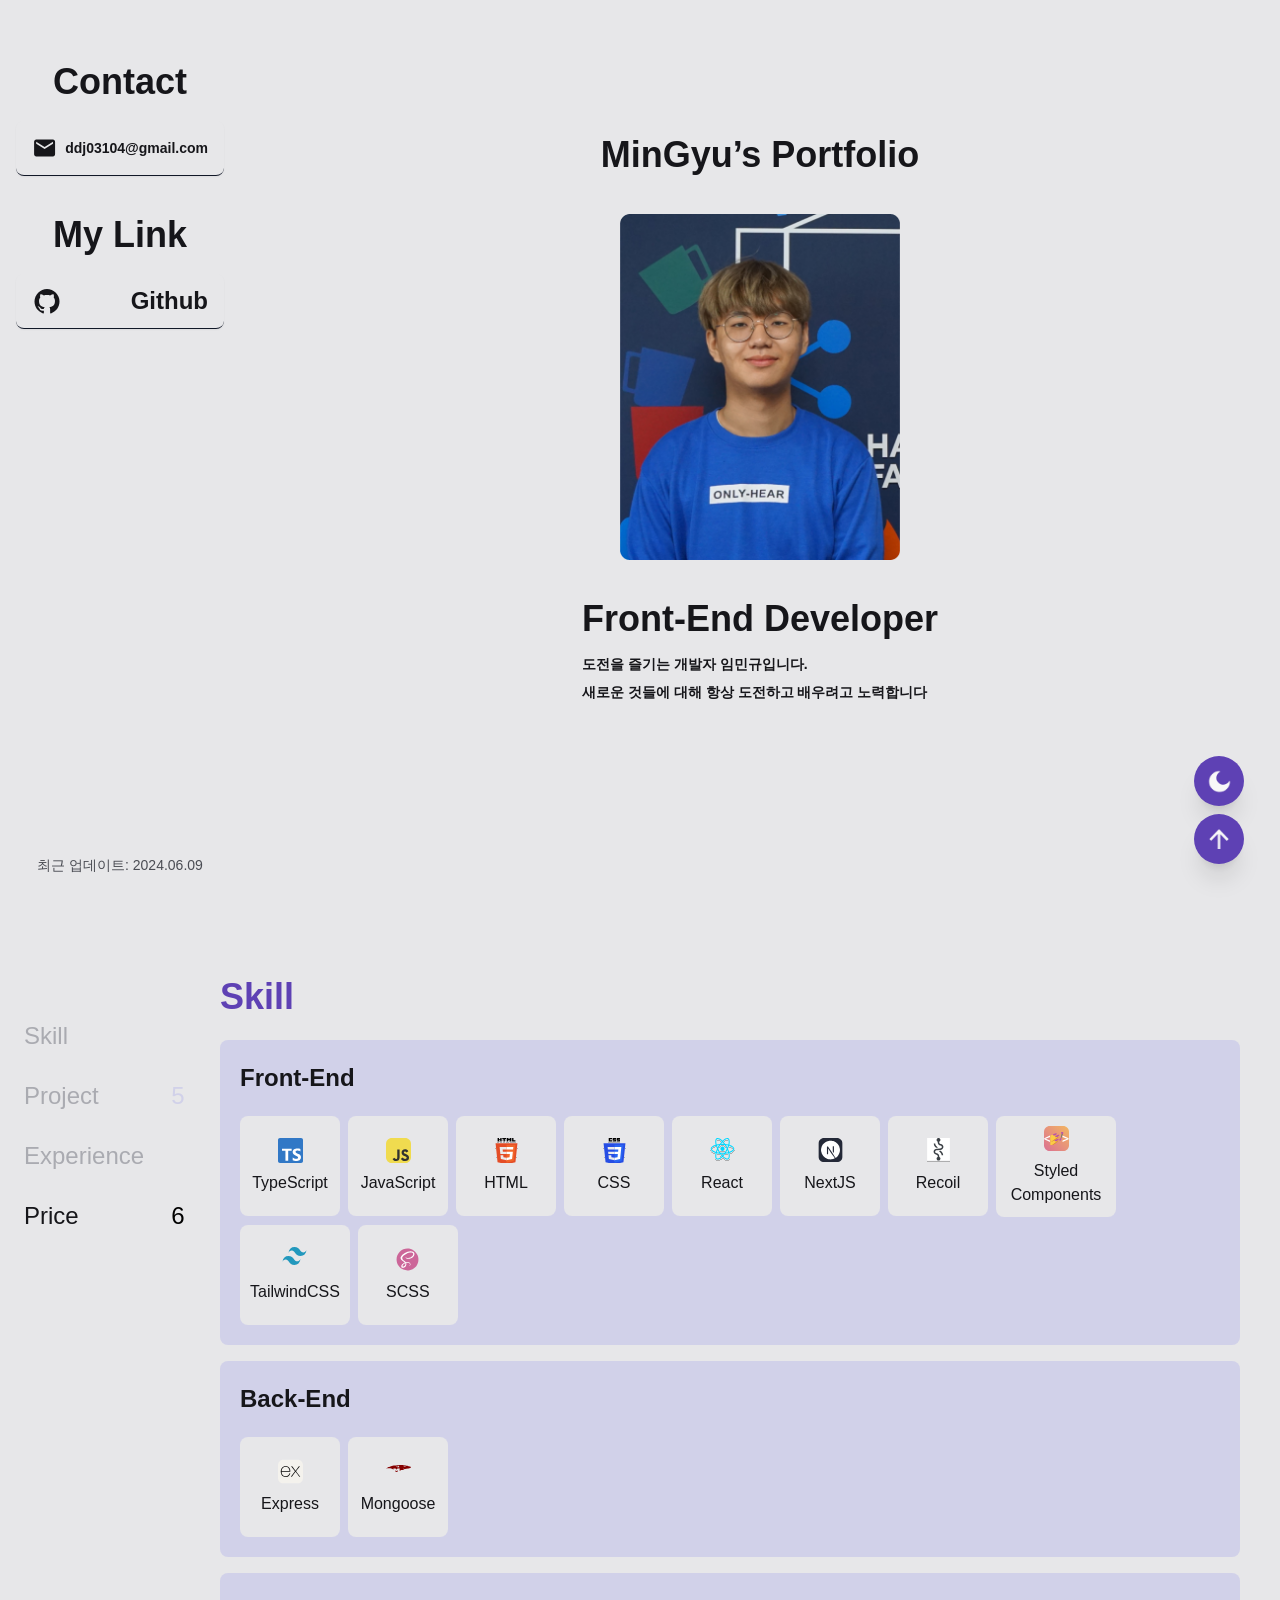
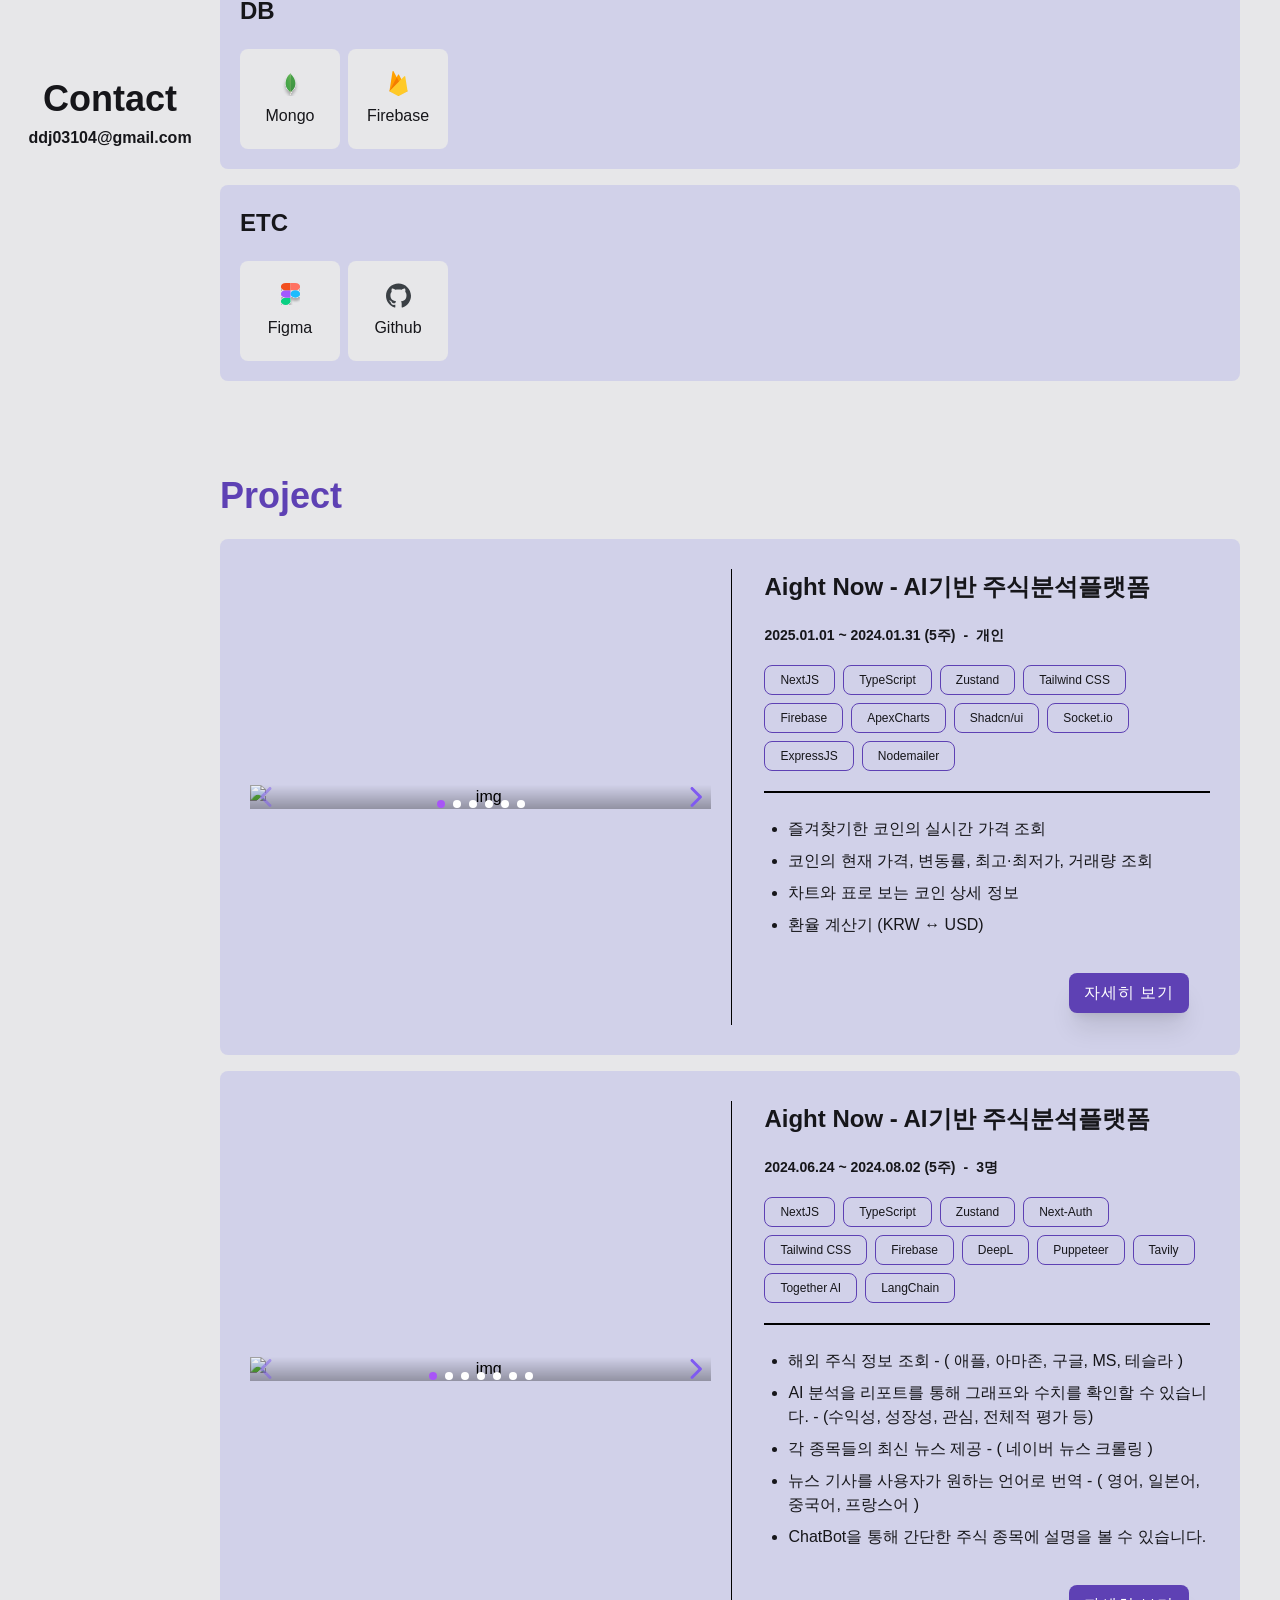
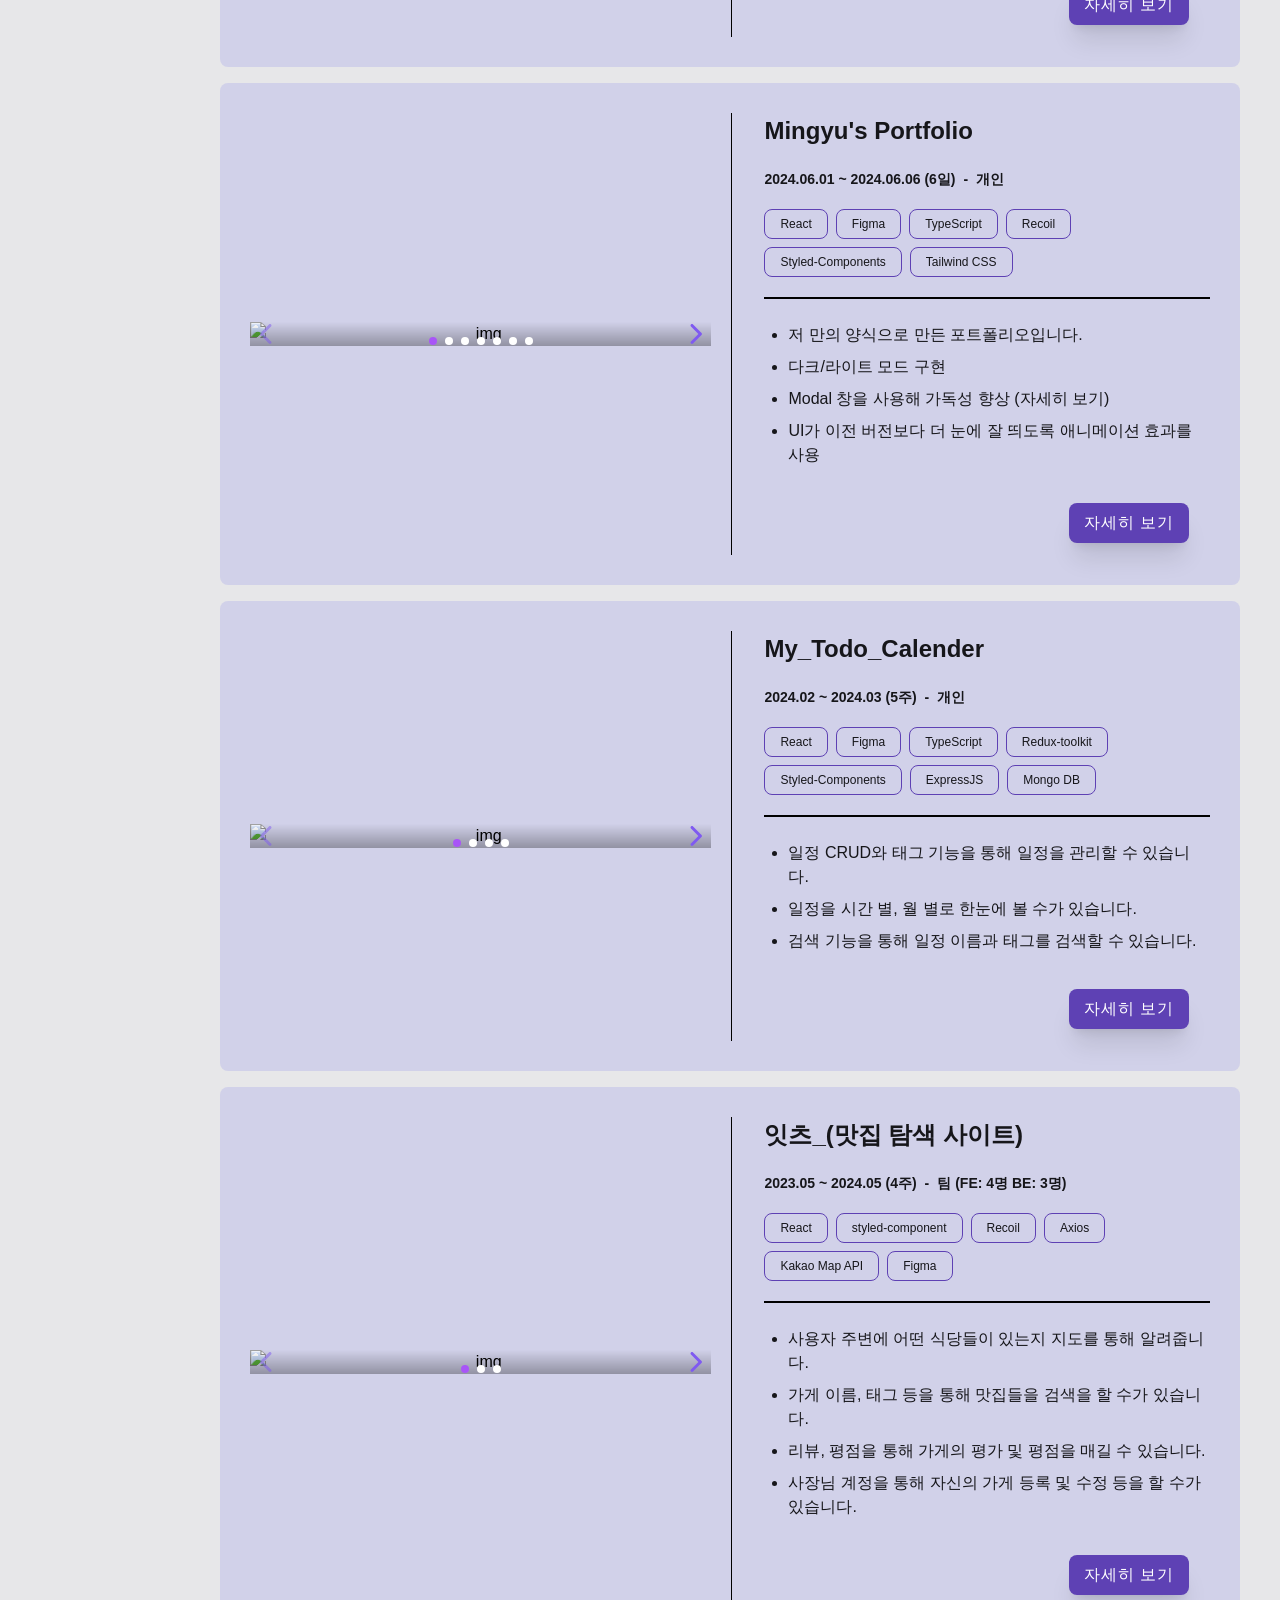
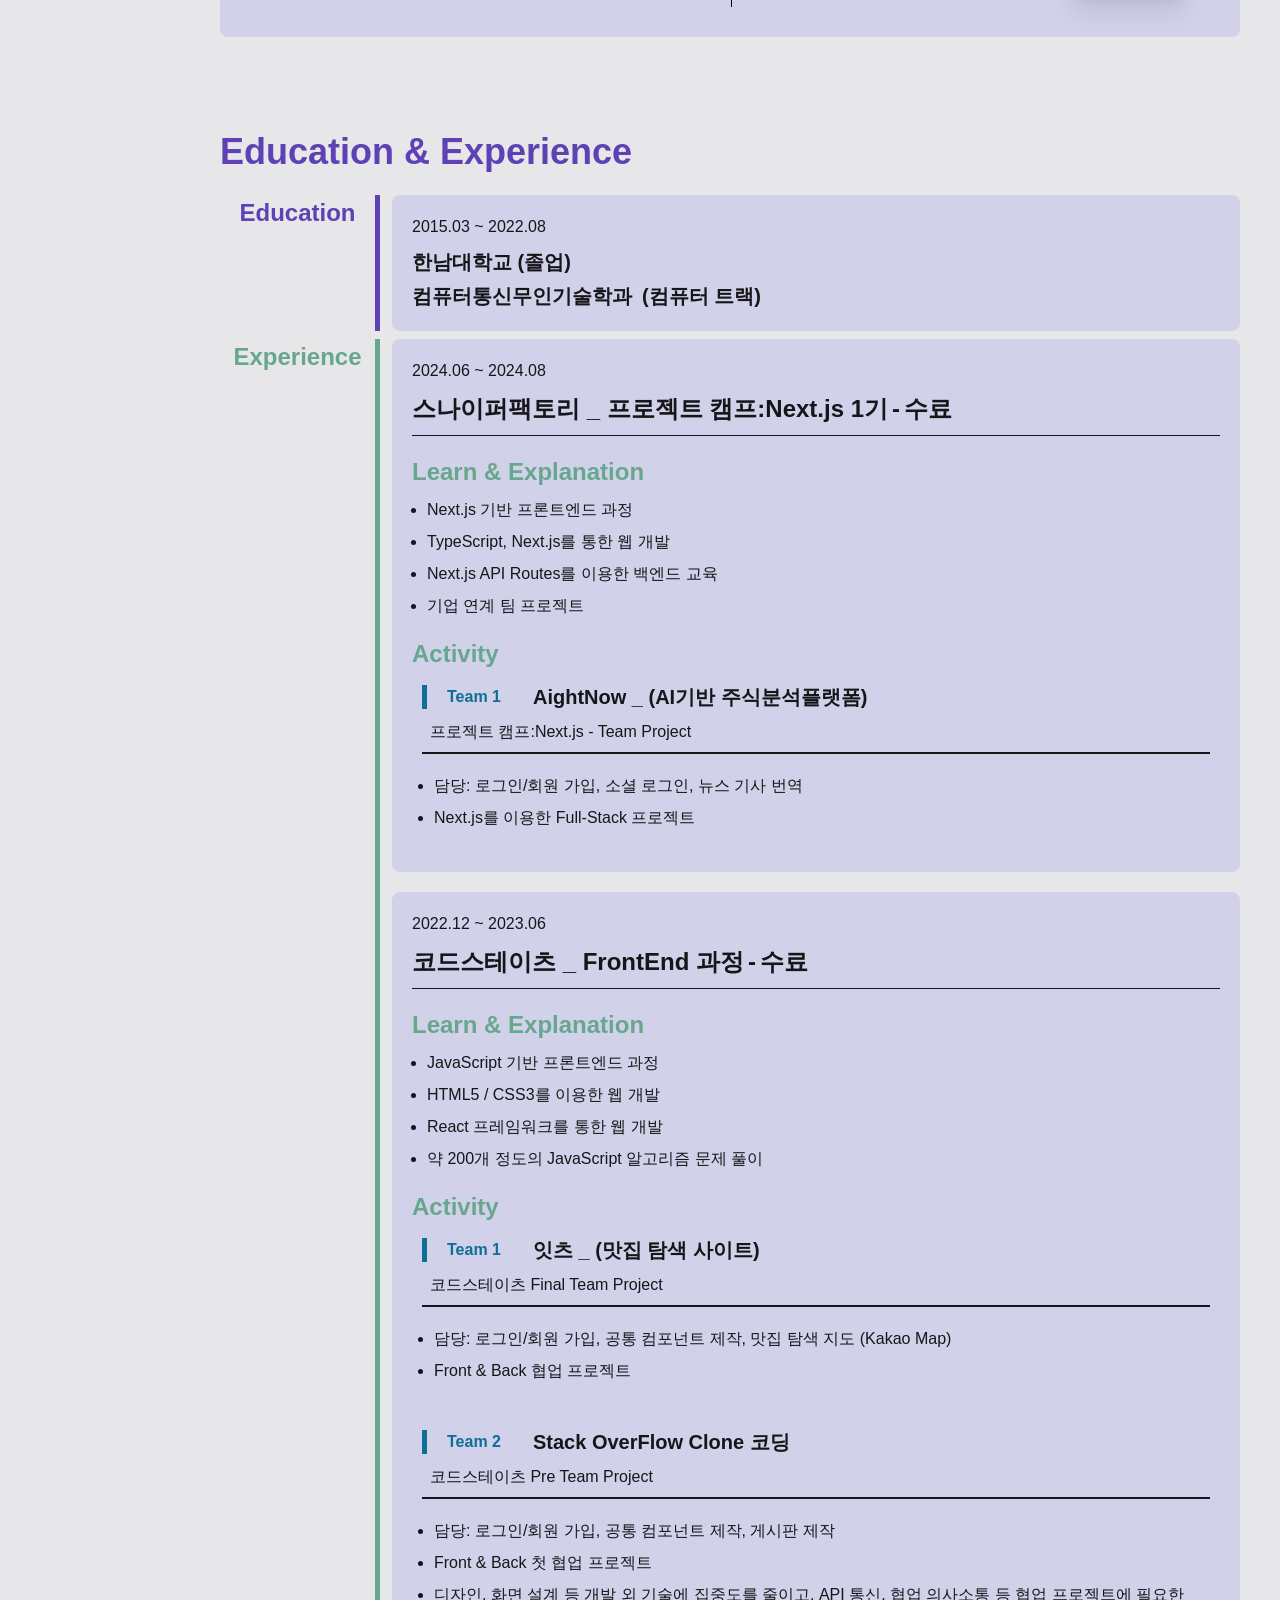
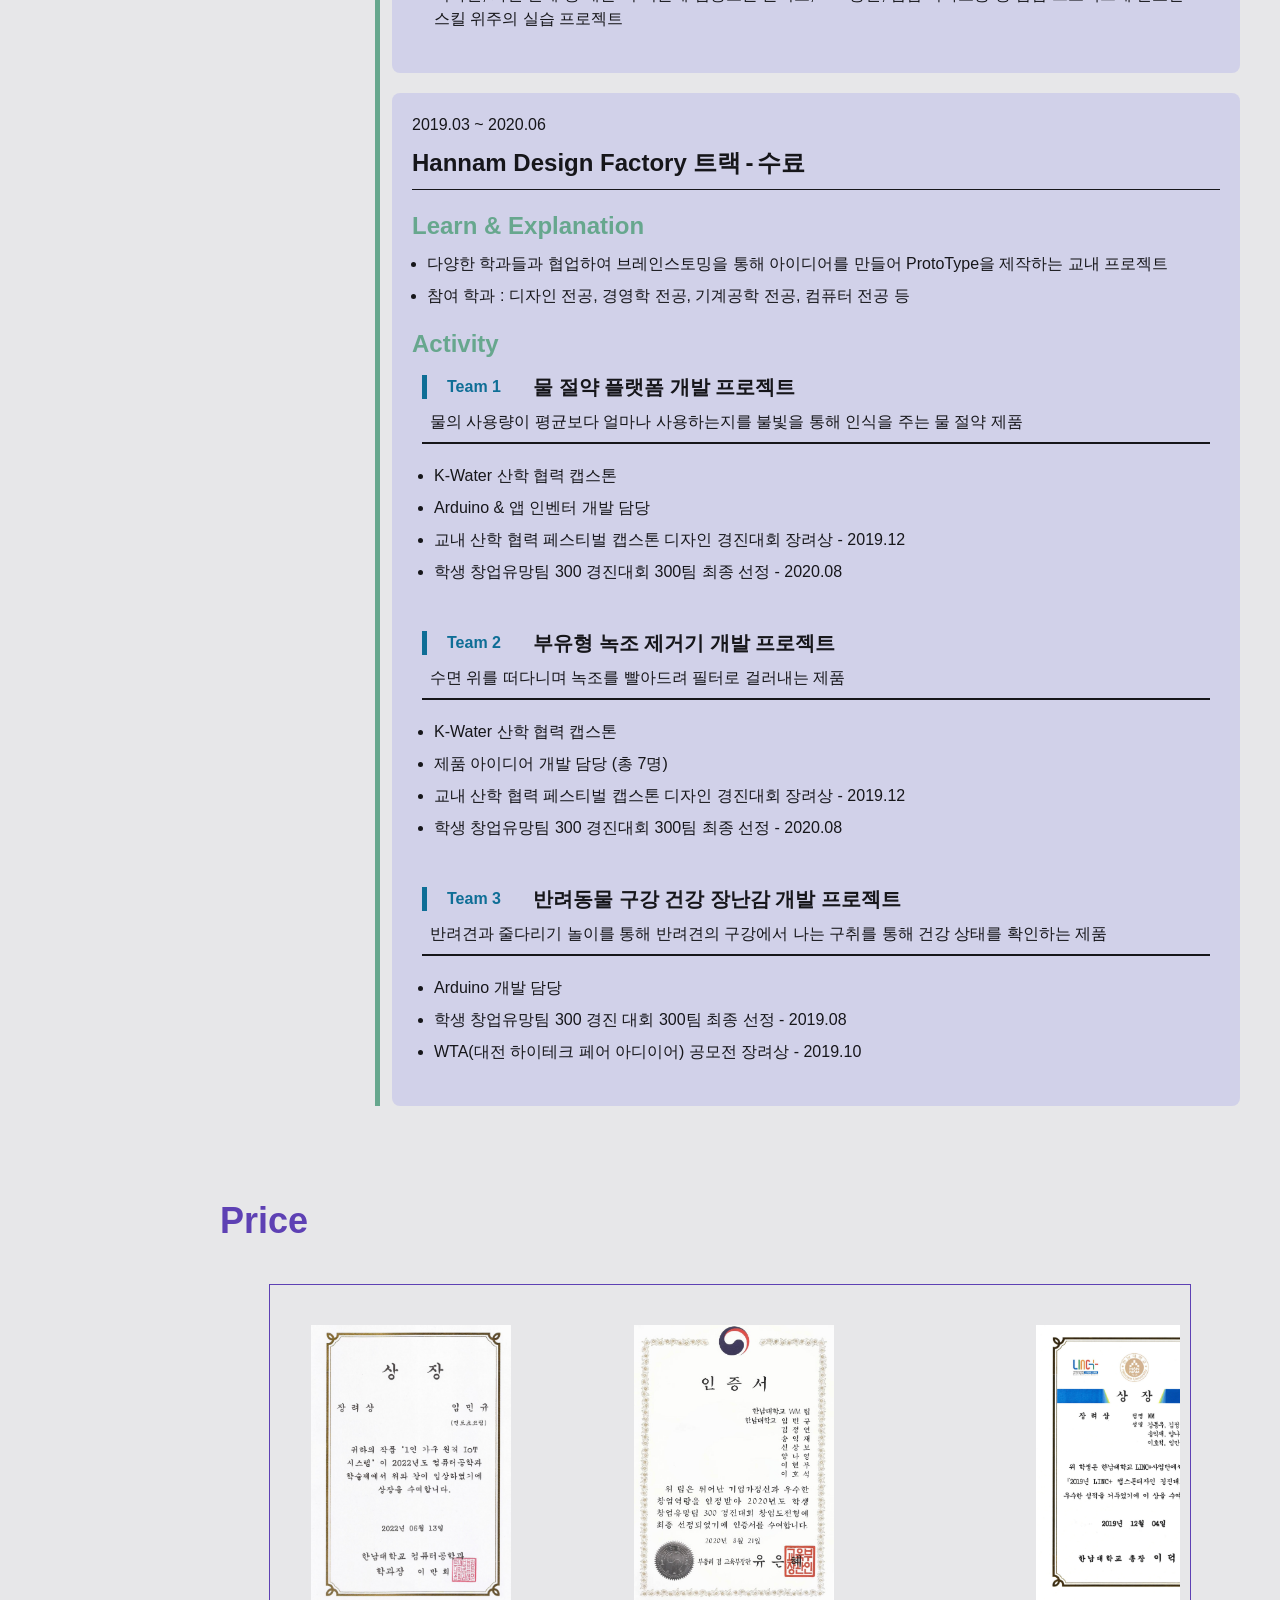
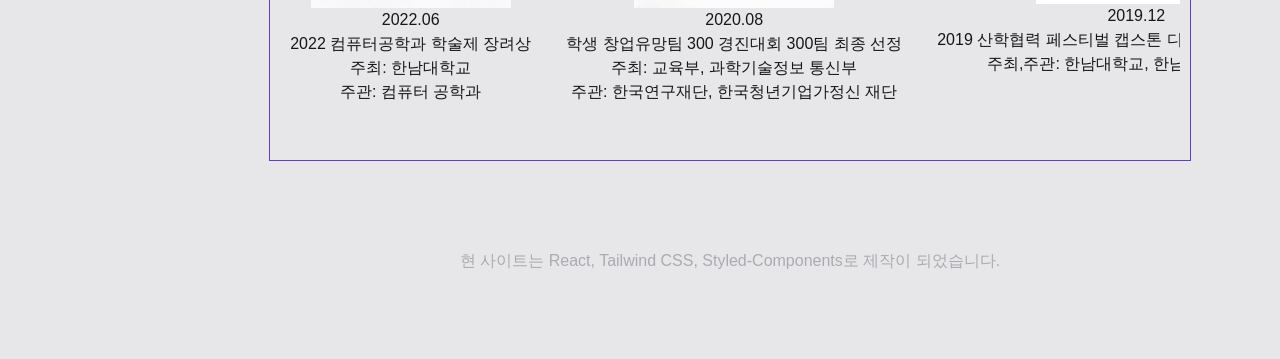
==== commit 2898ac19: "Add files via upload" ====
--- a/index.html
+++ b/index.html
@@ -1 +1 @@
-<!doctype html><html lang="en"><head><meta charset="utf-8"/><link rel="icon" href="/favicon.png"/><meta name="viewport" content="width=device-width,initial-scale=1"/><meta name="theme-color" content="#000000"/><meta name="description" content="Web site created using create-react-app"/><link rel="apple-touch-icon" href="/logo192.png"/><link rel="manifest" href="/manifest.json"/><title>React App</title><script defer="defer" src="/static/js/main.ebb04144.js"></script><link href="/static/css/main.052bcc1e.css" rel="stylesheet"></head><body><noscript>You need to enable JavaScript to run this app.</noscript><div id="root"></div></body></html>+<!doctype html><html lang="en"><head><meta charset="utf-8"/><link rel="icon" href="/favicon.png"/><meta name="viewport" content="width=device-width,initial-scale=1"/><meta name="theme-color" content="#000000"/><meta name="description" content="Web site created using create-react-app"/><link rel="manifest" href="/manifest.json"/><title>Mingyu's Portfolio</title><script defer="defer" src="/static/js/main.4677c5a0.js"></script><link href="/static/css/main.052bcc1e.css" rel="stylesheet"></head><body><noscript>You need to enable JavaScript to run this app.</noscript><div id="root"></div></body></html>
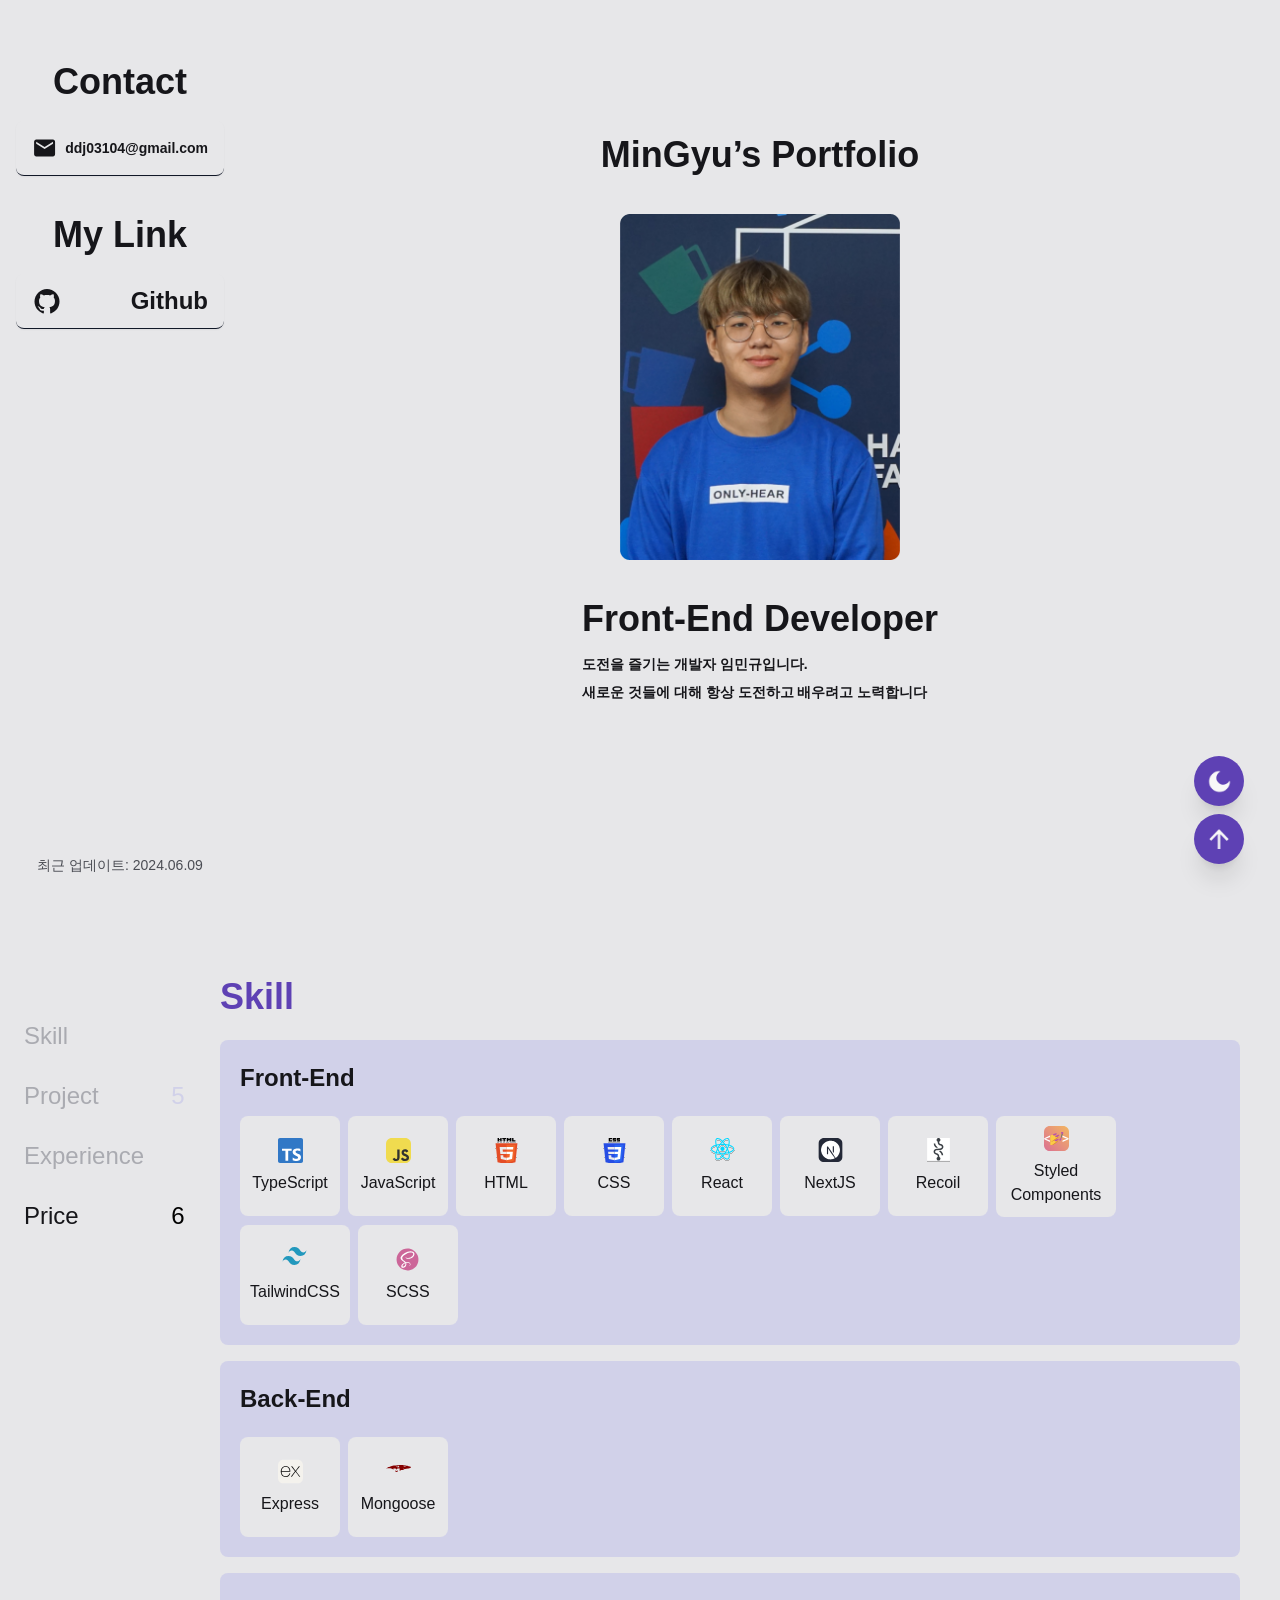
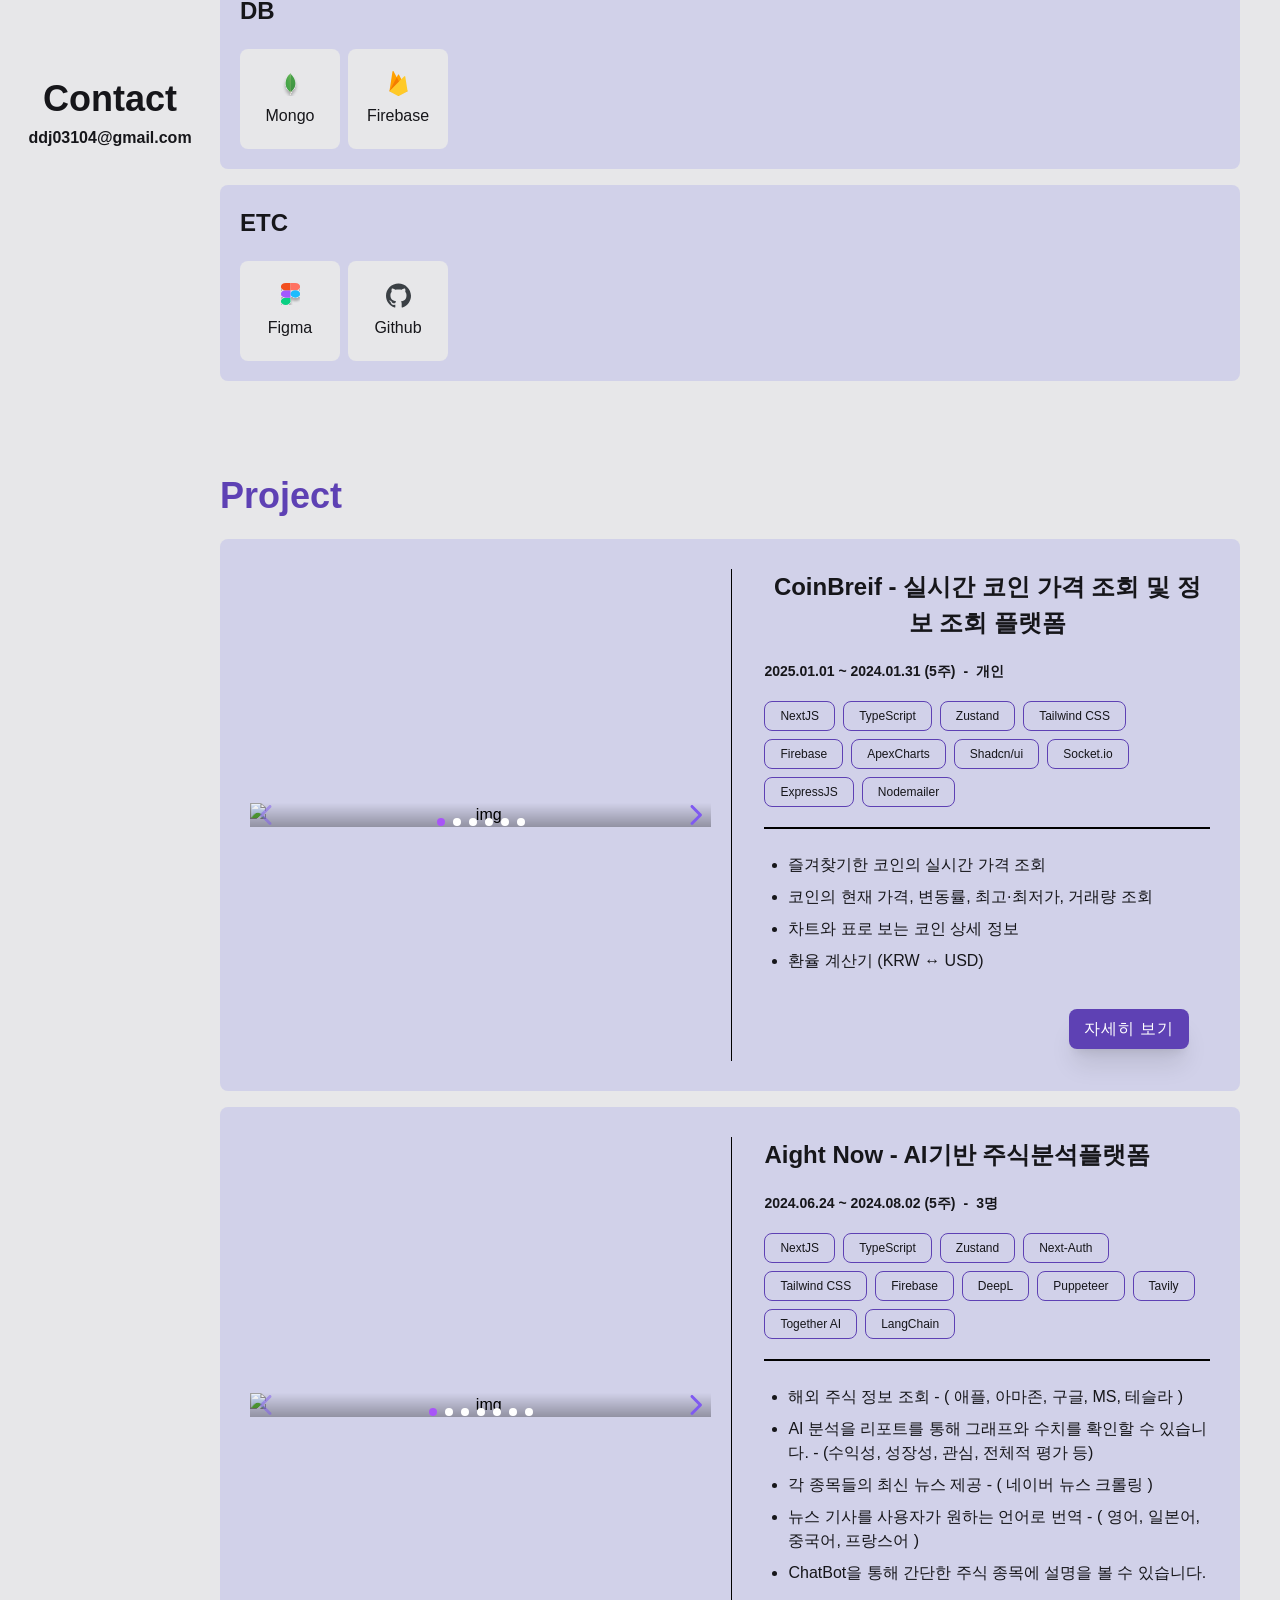
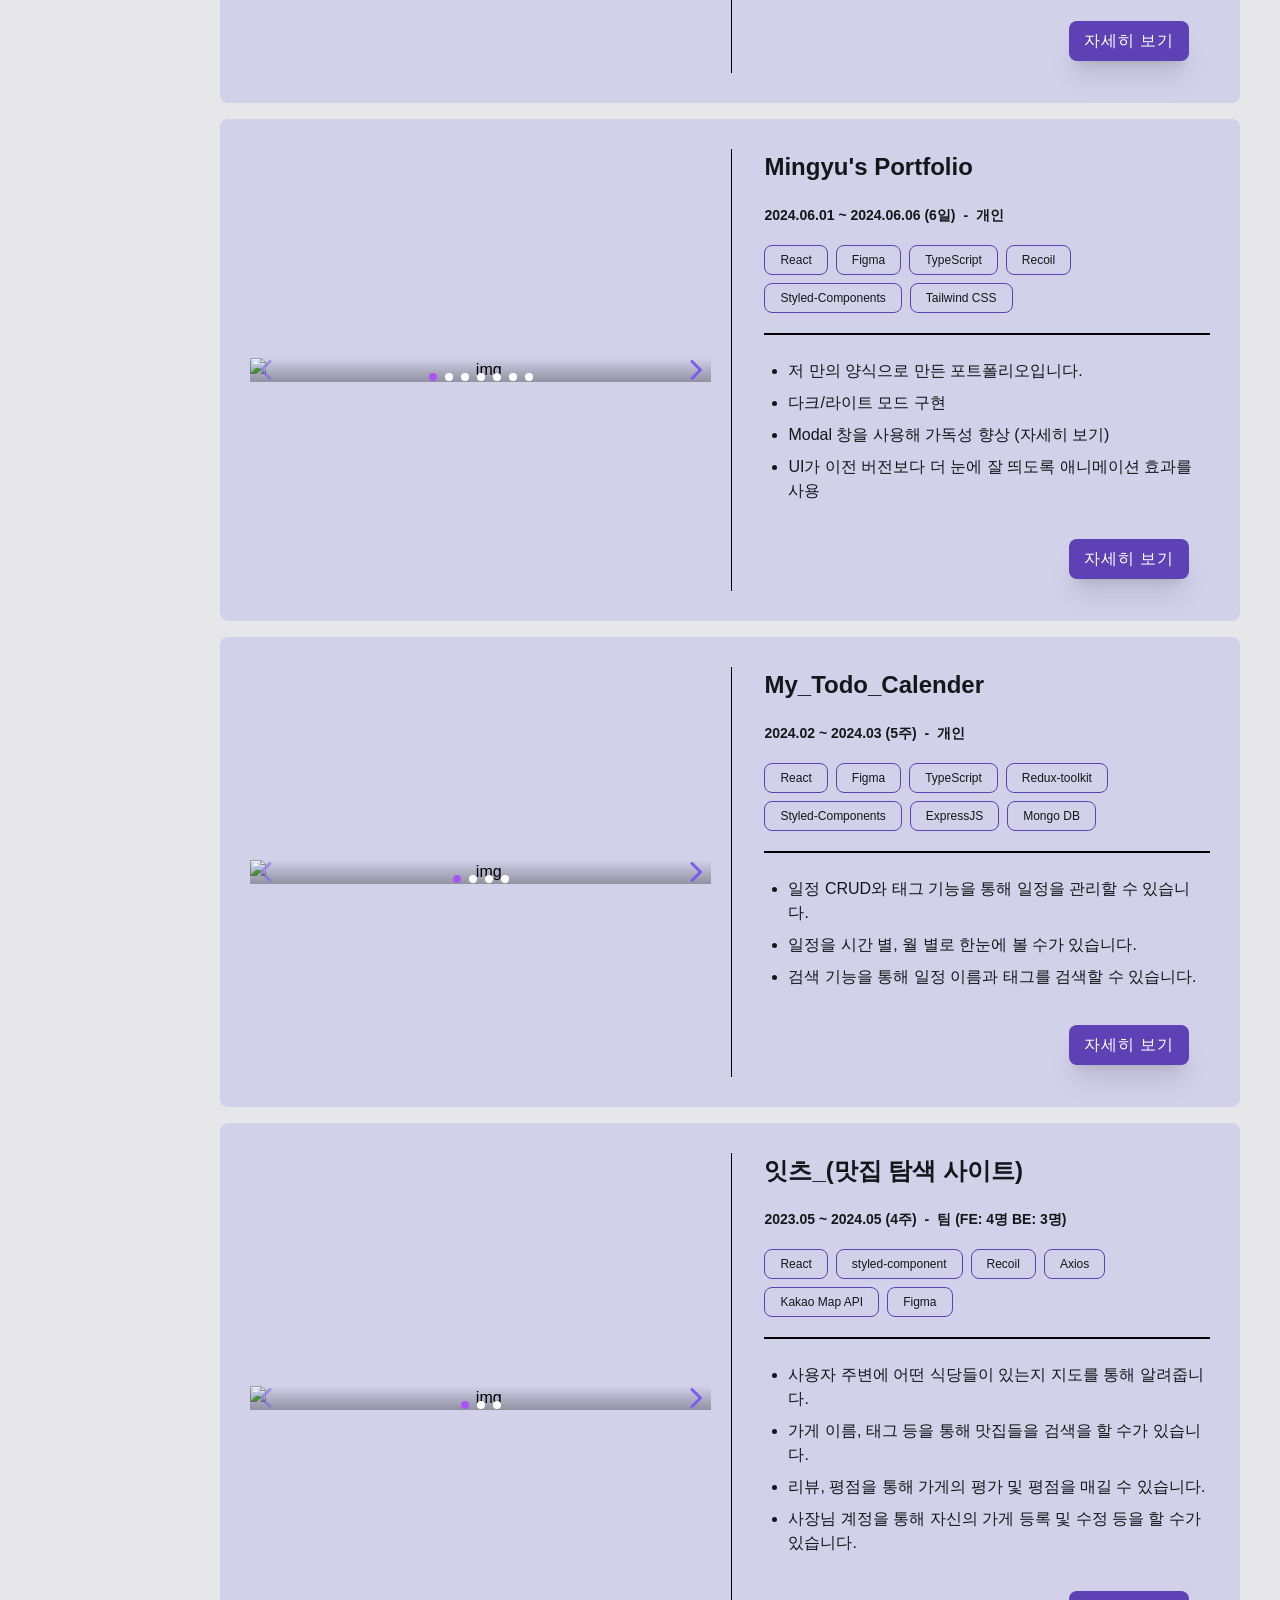
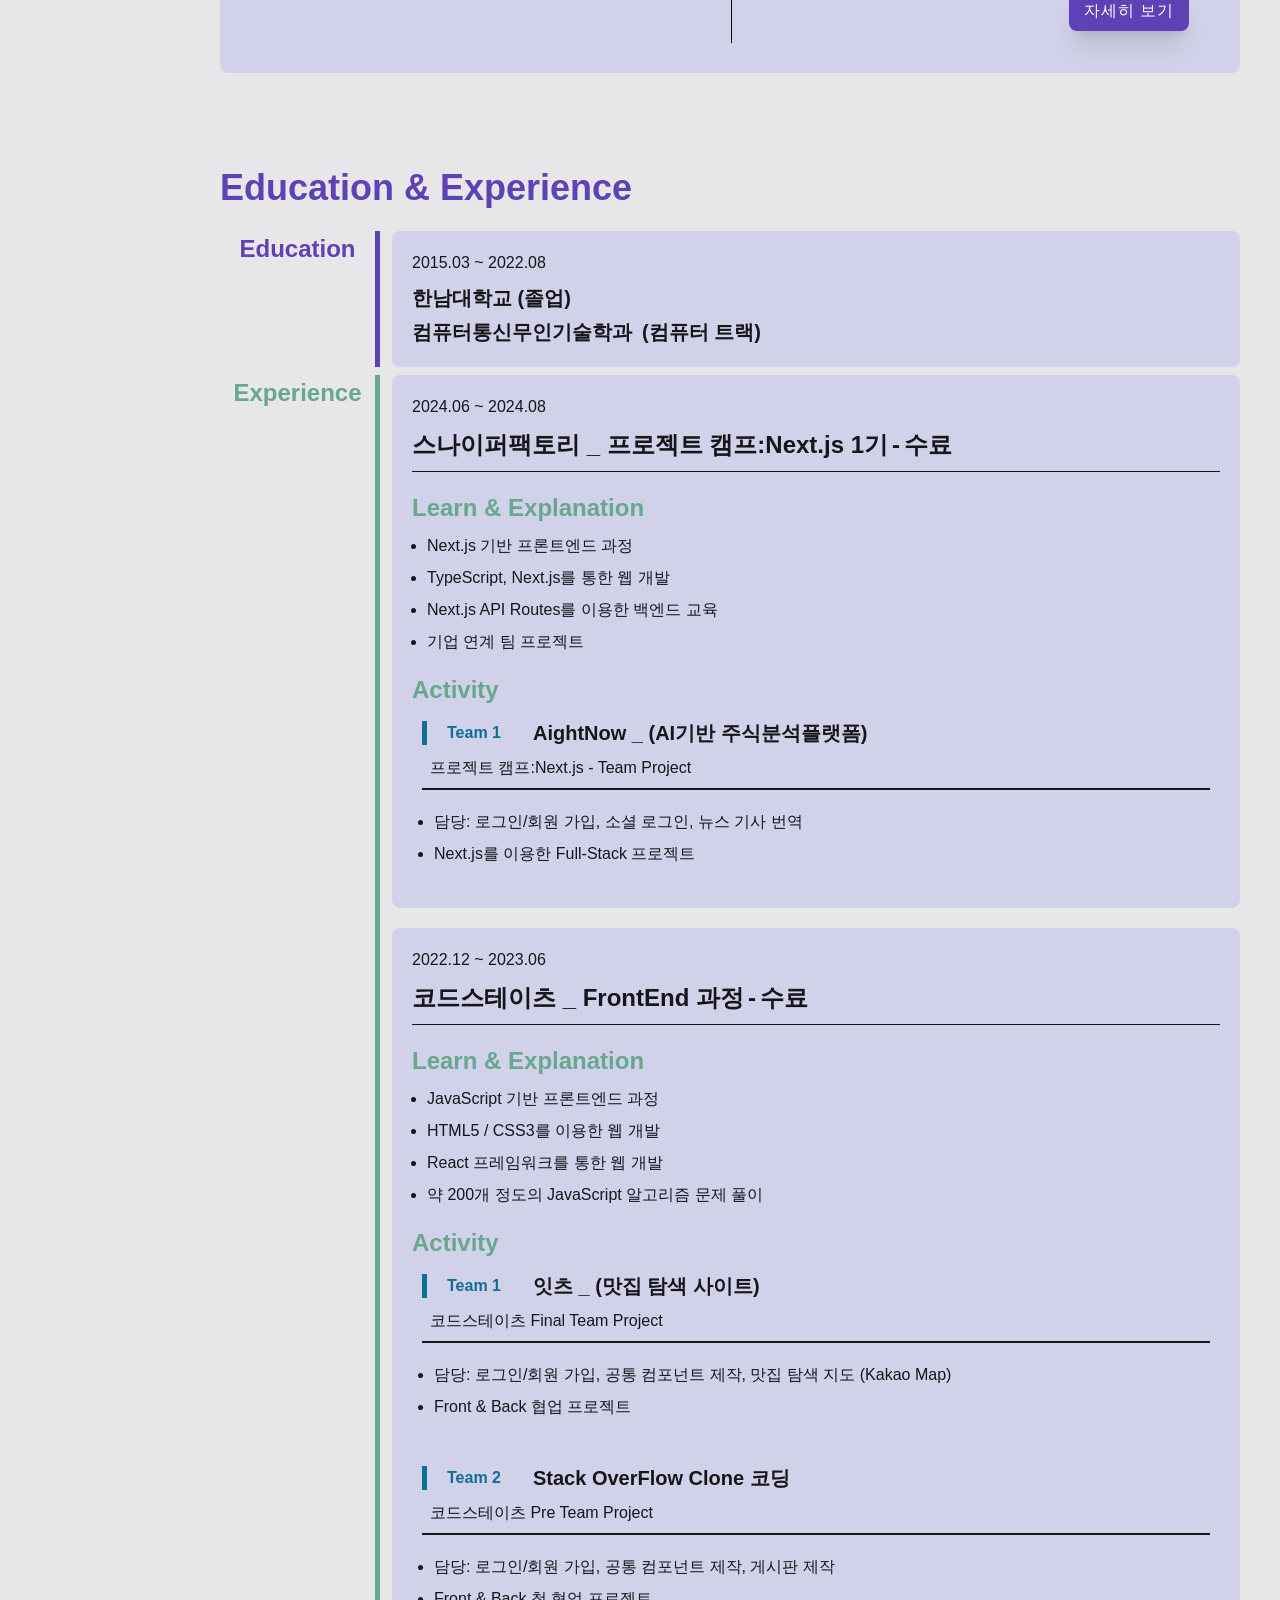
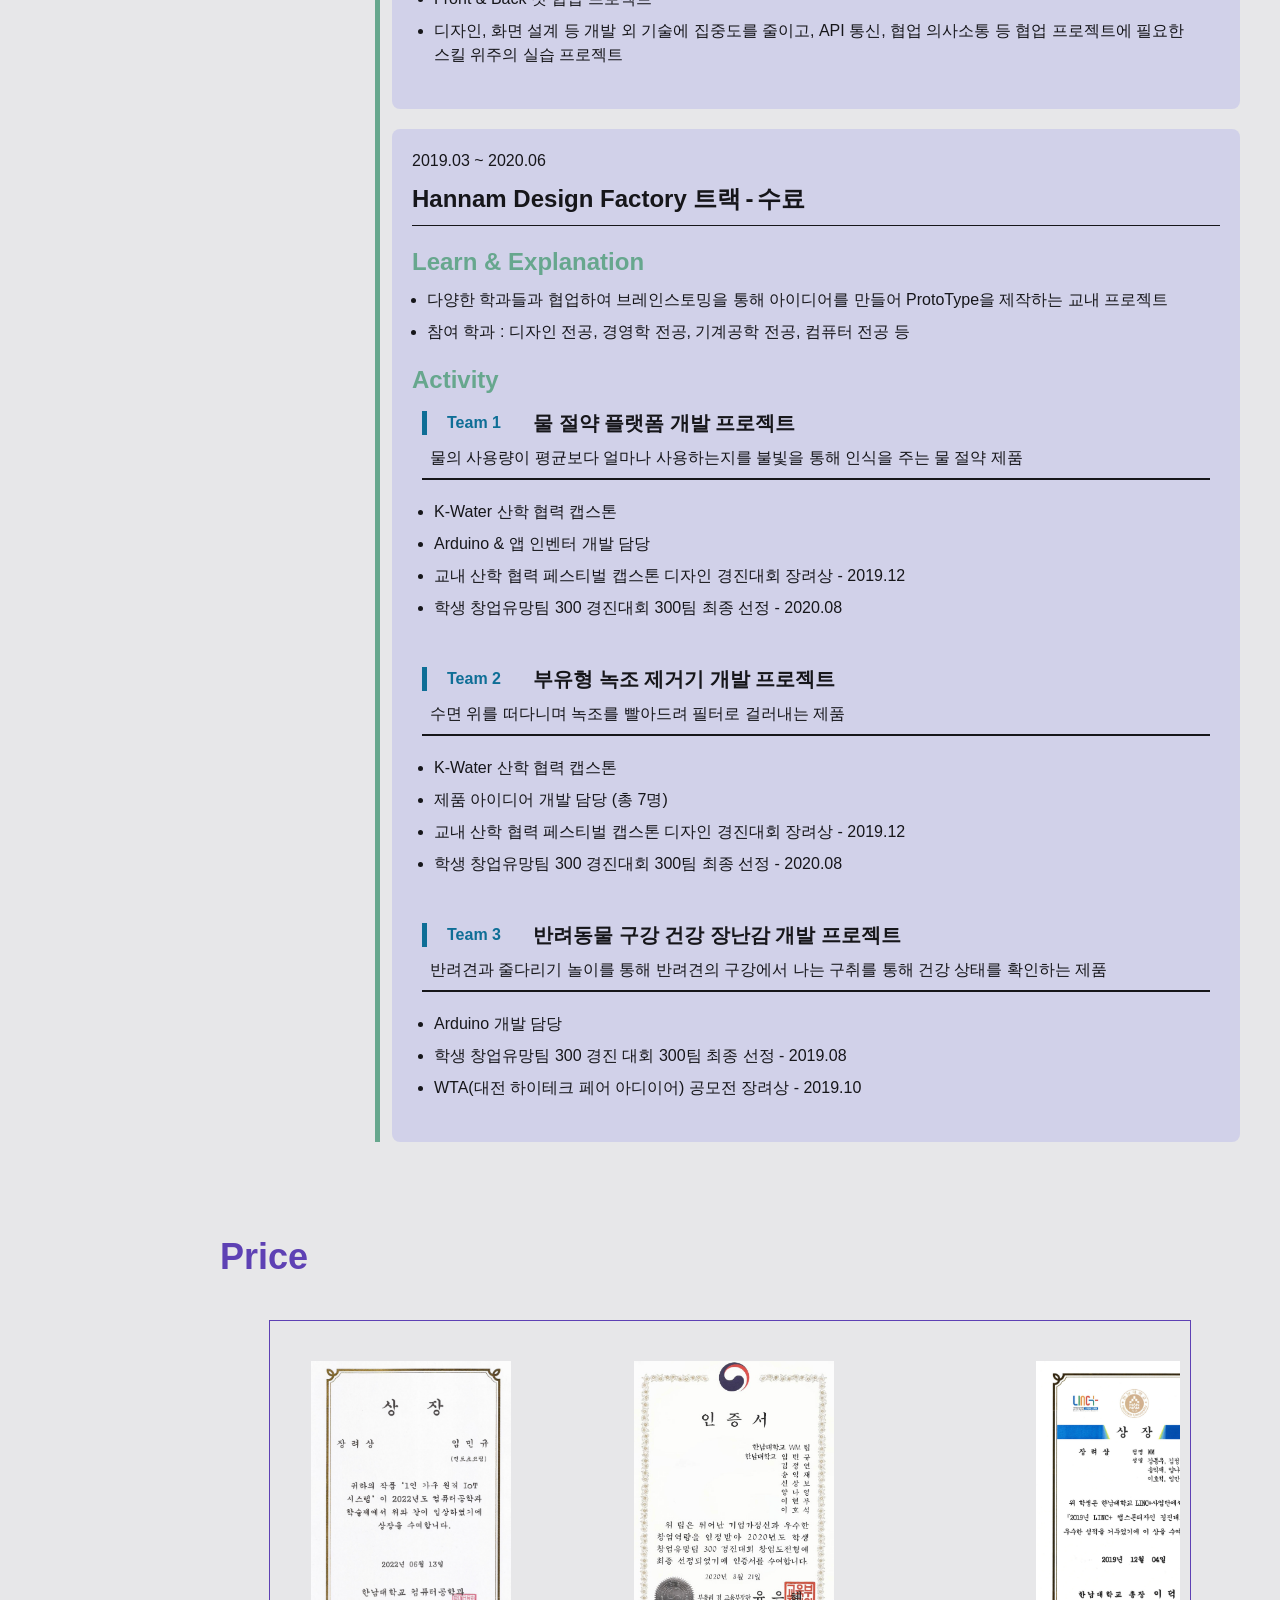
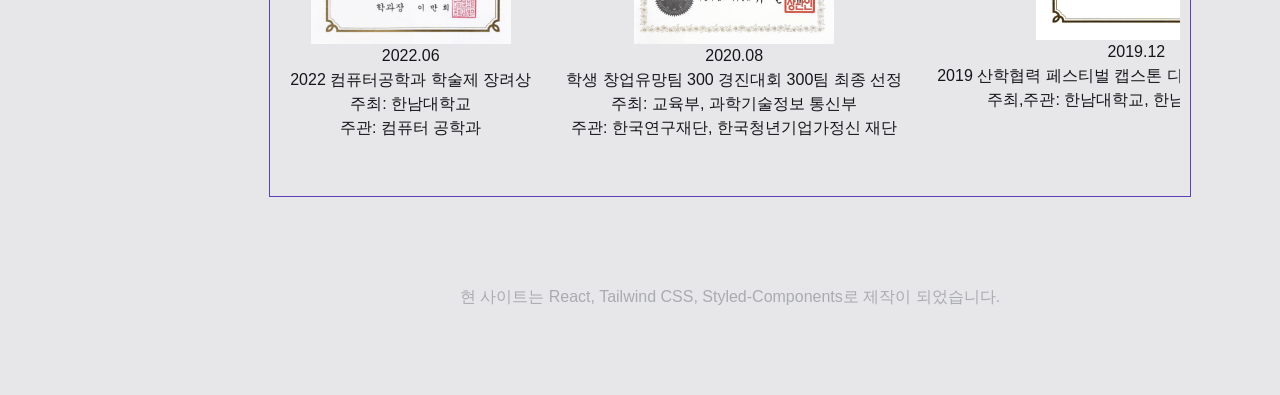
==== commit d60e4f16: "Add files via upload" ====
--- a/index.html
+++ b/index.html
@@ -1 +1 @@
-<!doctype html><html lang="en"><head><meta charset="utf-8"/><link rel="icon" href="/favicon.png"/><meta name="viewport" content="width=device-width,initial-scale=1"/><meta name="theme-color" content="#000000"/><meta name="description" content="Web site created using create-react-app"/><link rel="manifest" href="/manifest.json"/><title>Mingyu's Portfolio</title><script defer="defer" src="/static/js/main.4677c5a0.js"></script><link href="/static/css/main.052bcc1e.css" rel="stylesheet"></head><body><noscript>You need to enable JavaScript to run this app.</noscript><div id="root"></div></body></html>+<!doctype html><html lang="en"><head><meta charset="utf-8"/><link rel="icon" href="/favicon.png"/><meta name="viewport" content="width=device-width,initial-scale=1"/><meta name="theme-color" content="#000000"/><meta name="description" content="Web site created using create-react-app"/><link rel="manifest" href="/manifest.json"/><title>Mingyu's Portfolio</title><script defer="defer" src="/static/js/main.b55b4ae2.js"></script><link href="/static/css/main.052bcc1e.css" rel="stylesheet"></head><body><noscript>You need to enable JavaScript to run this app.</noscript><div id="root"></div></body></html>
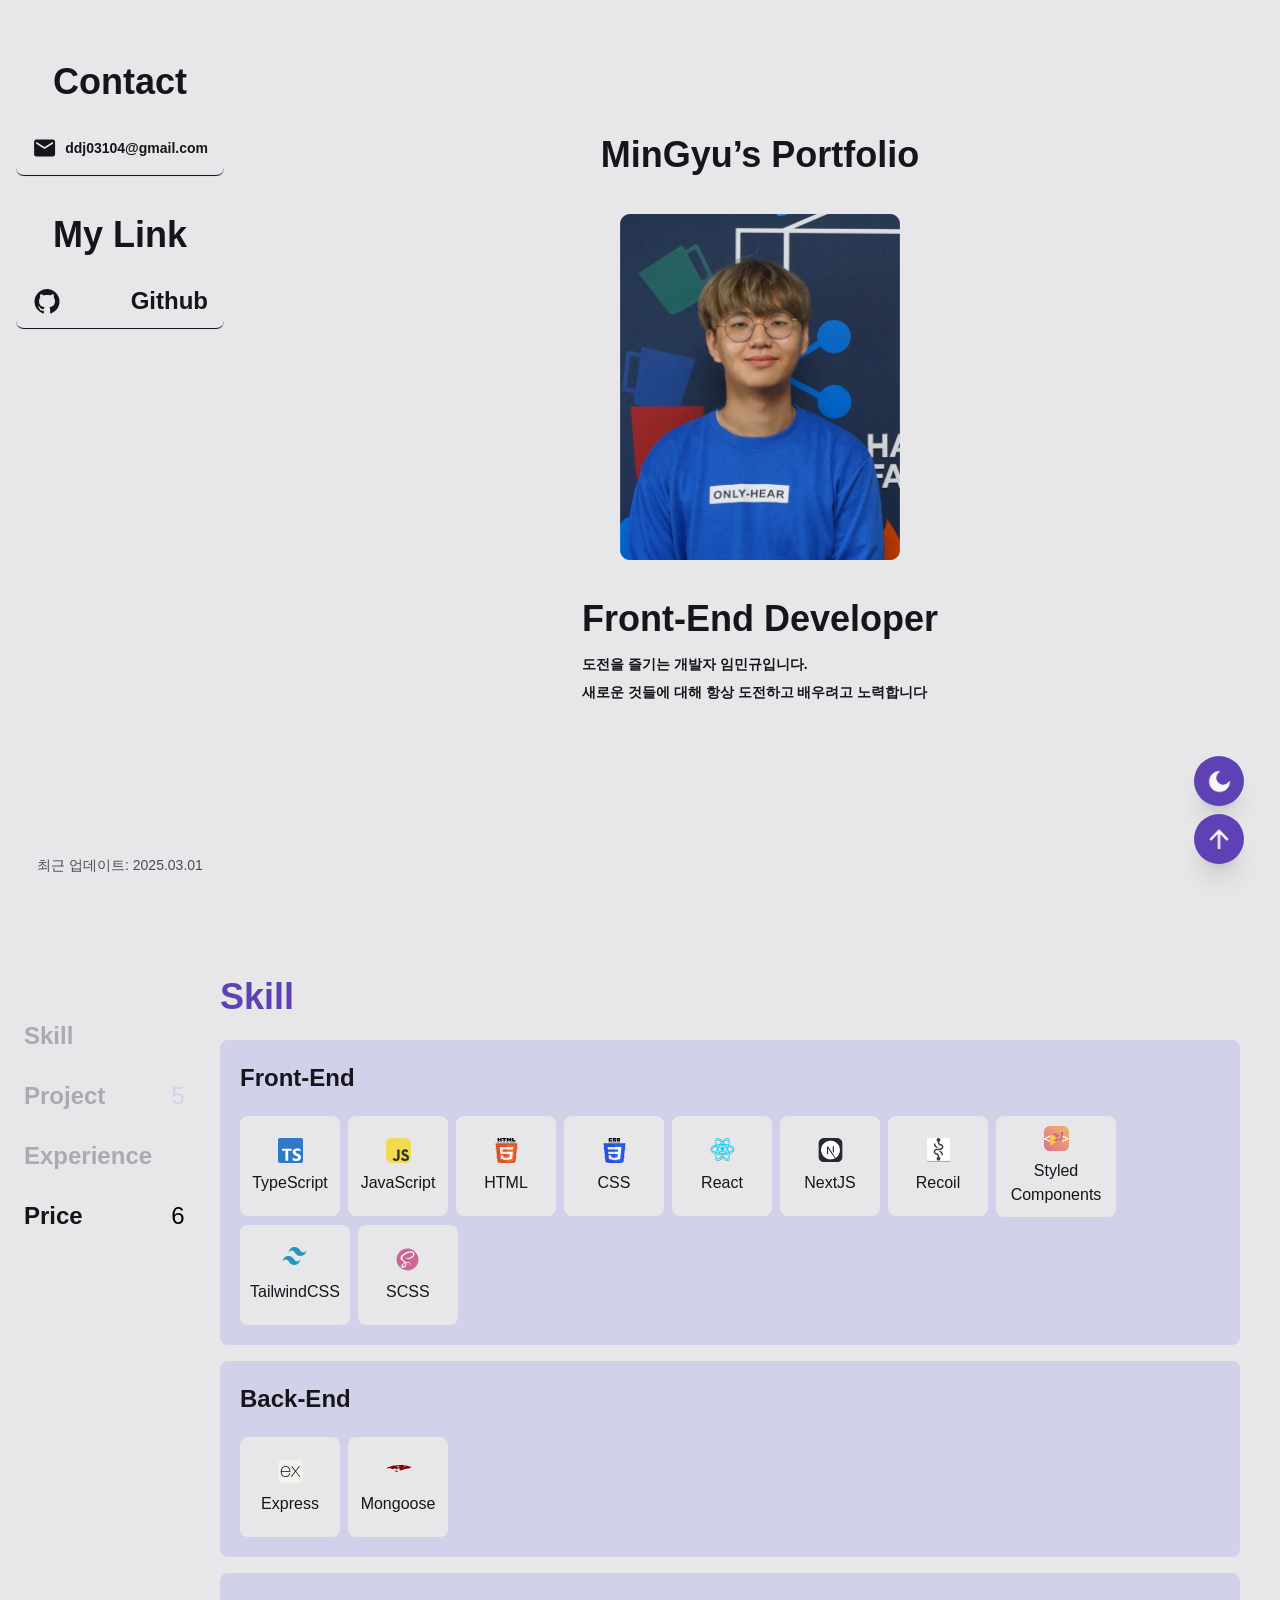
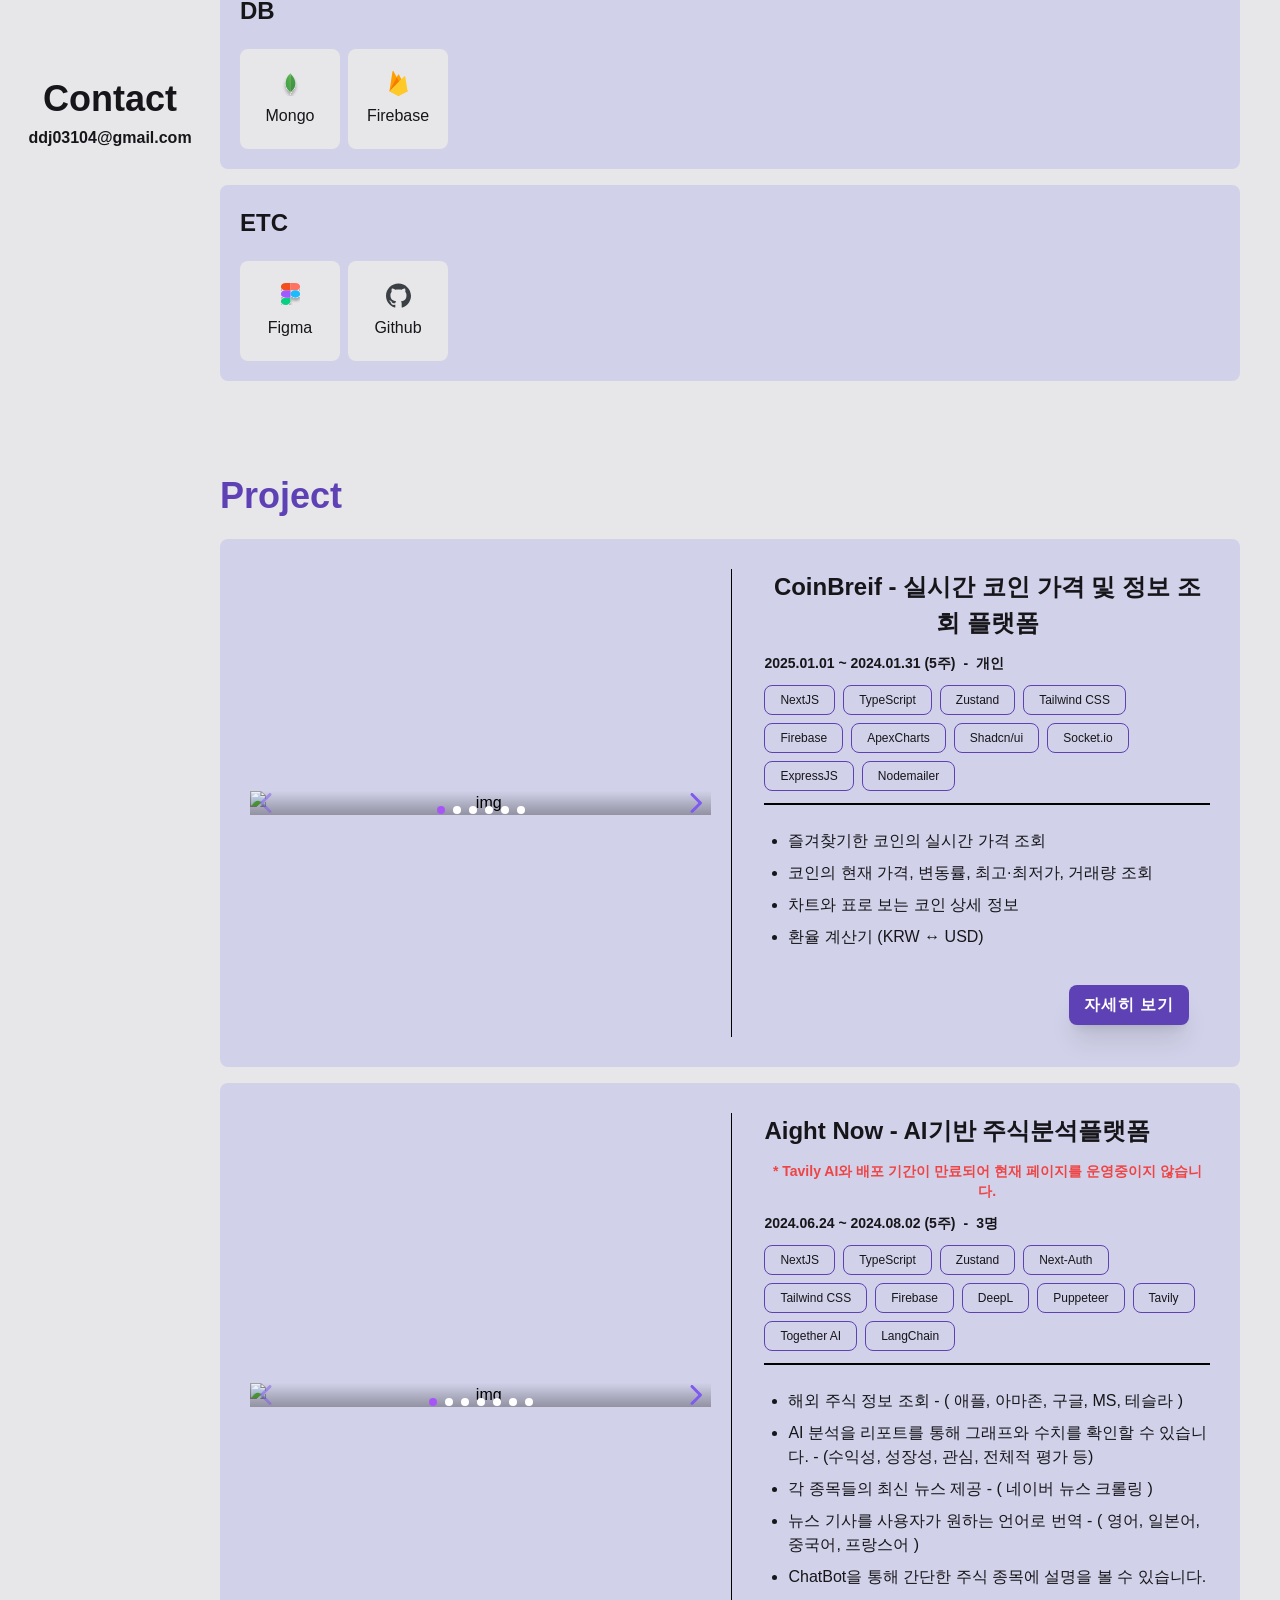
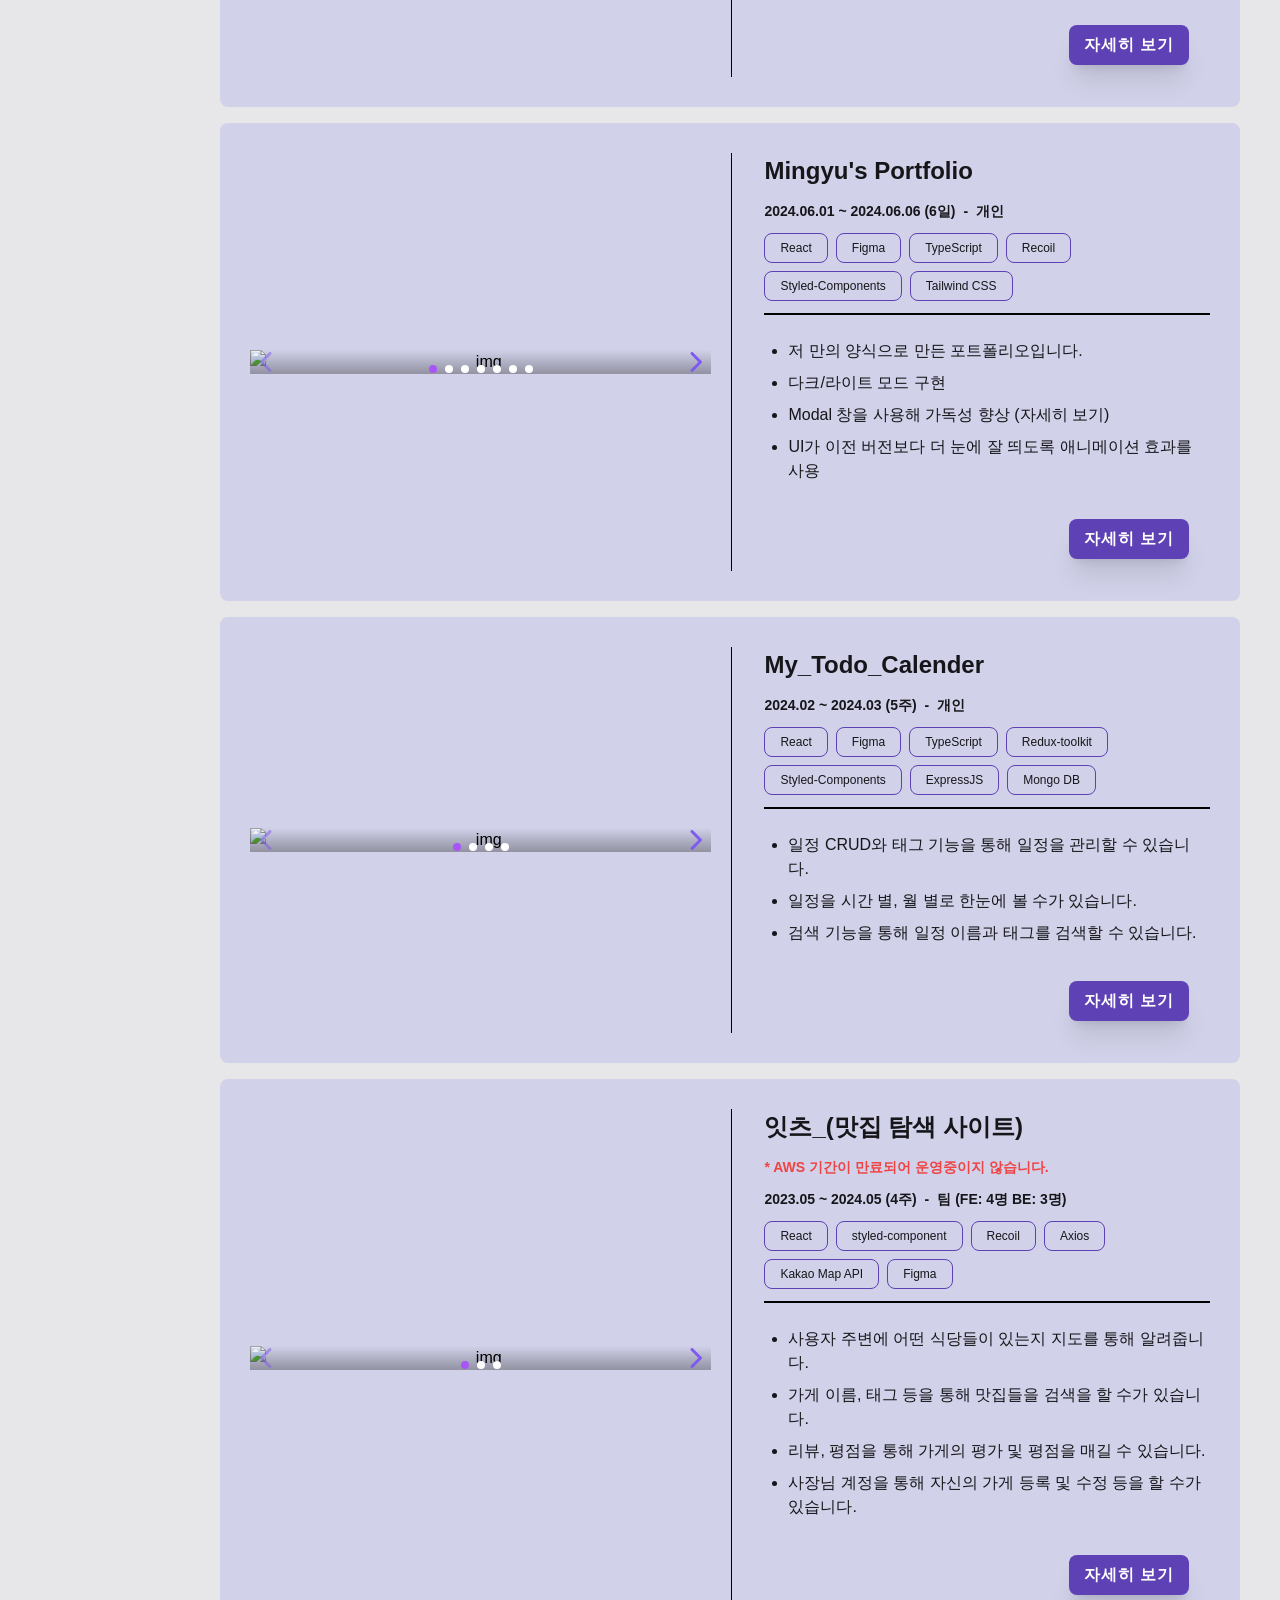
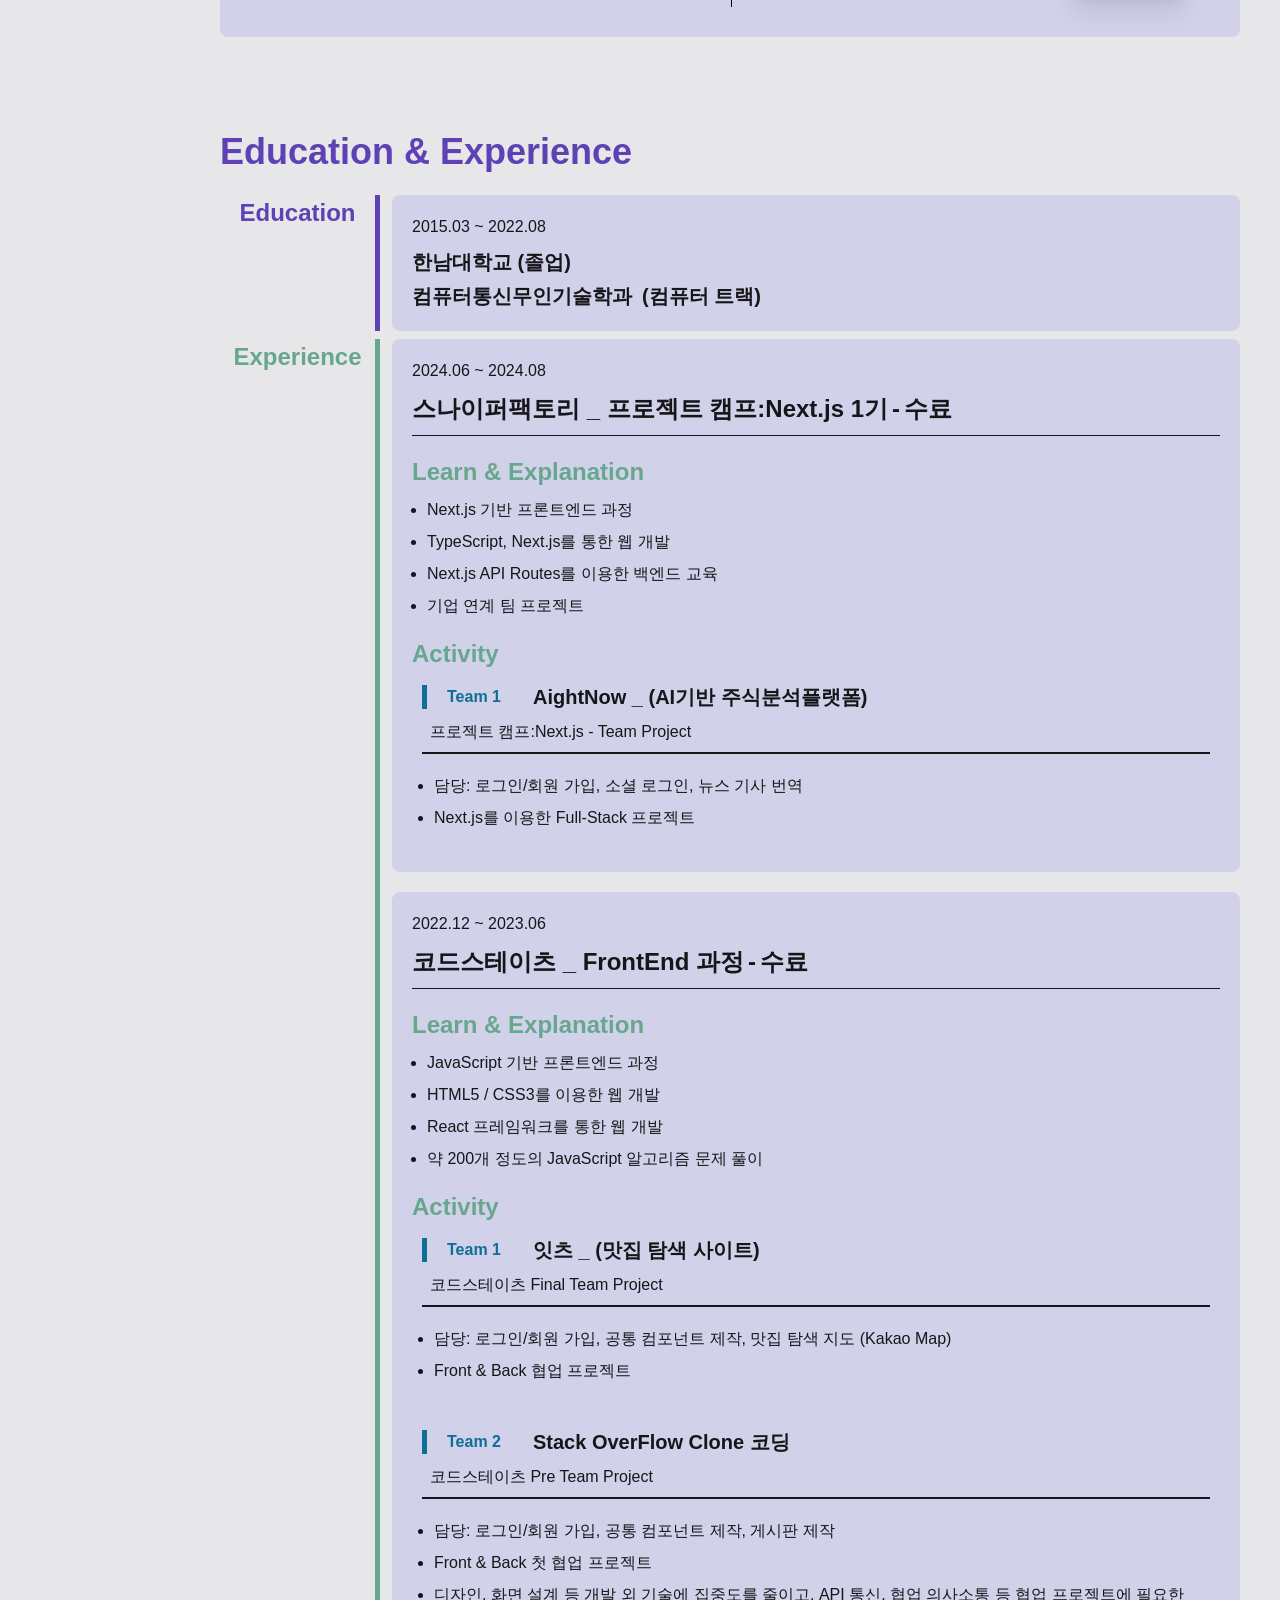
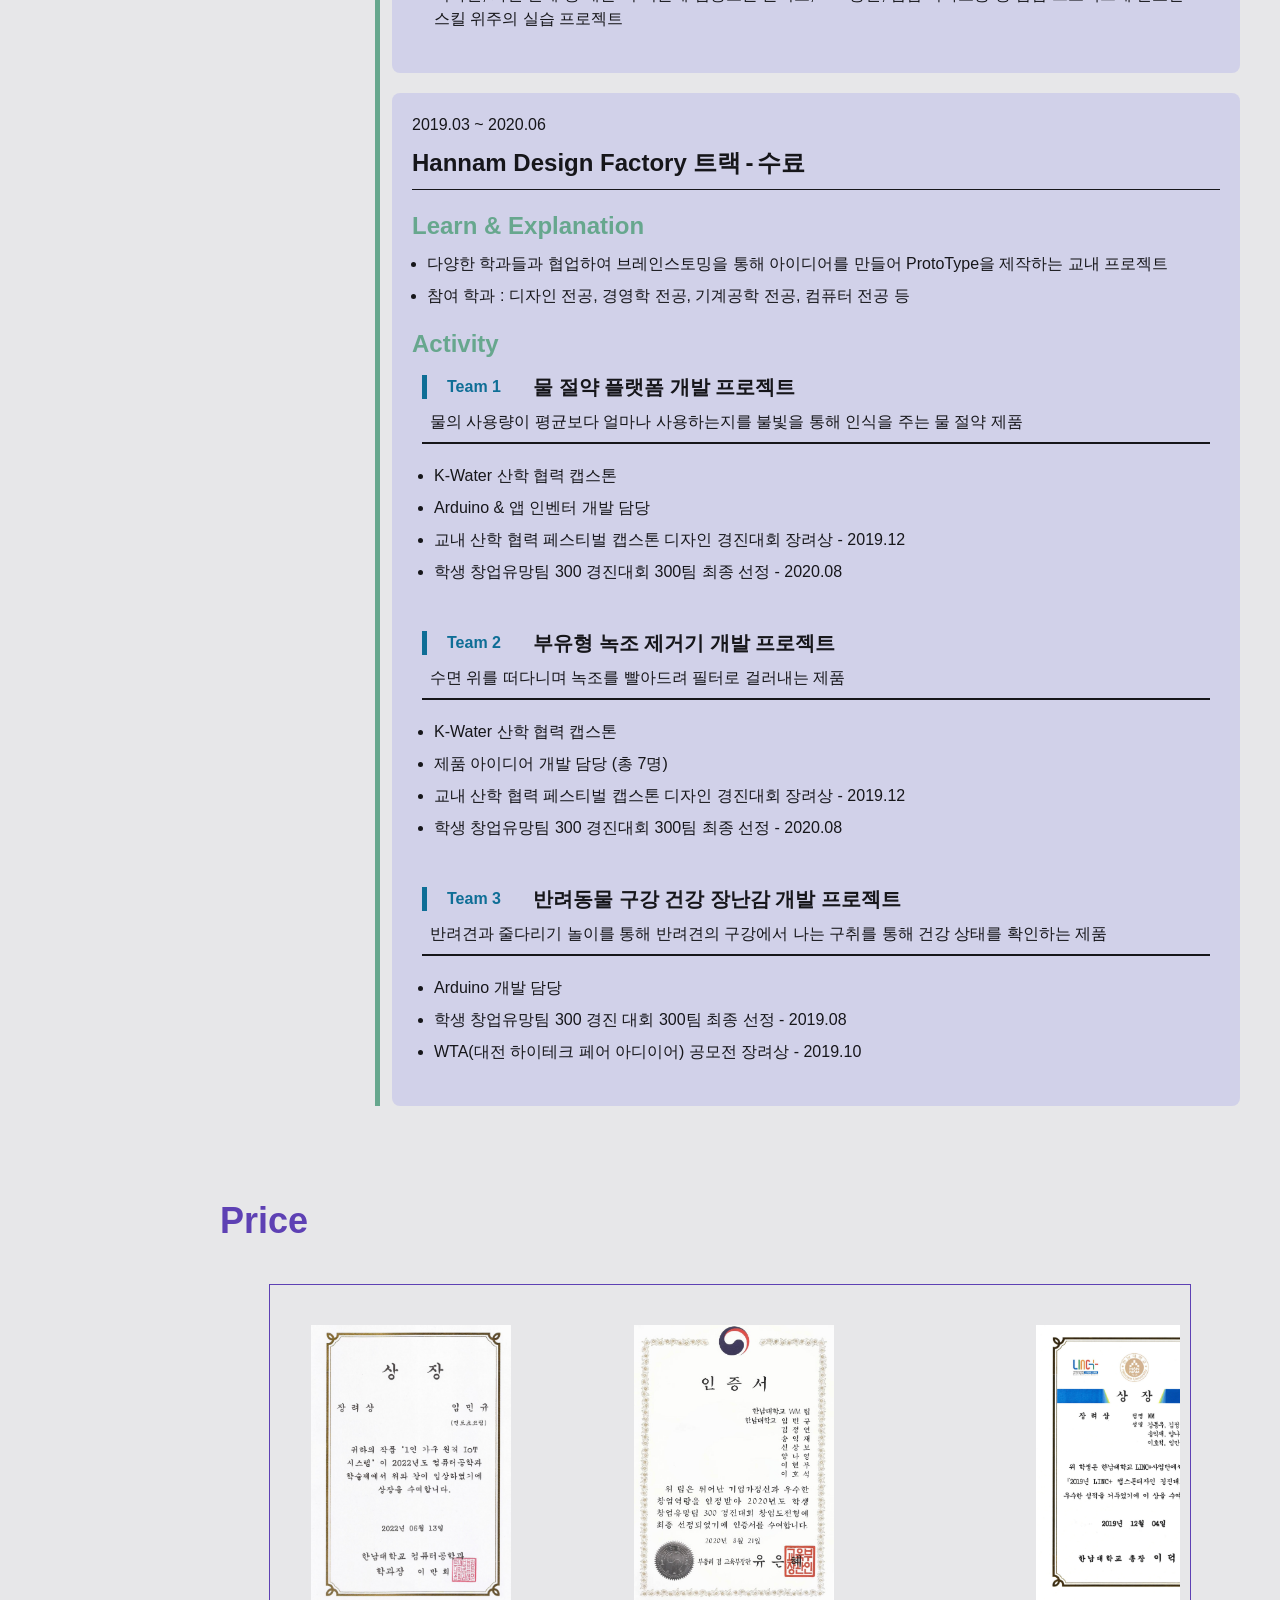
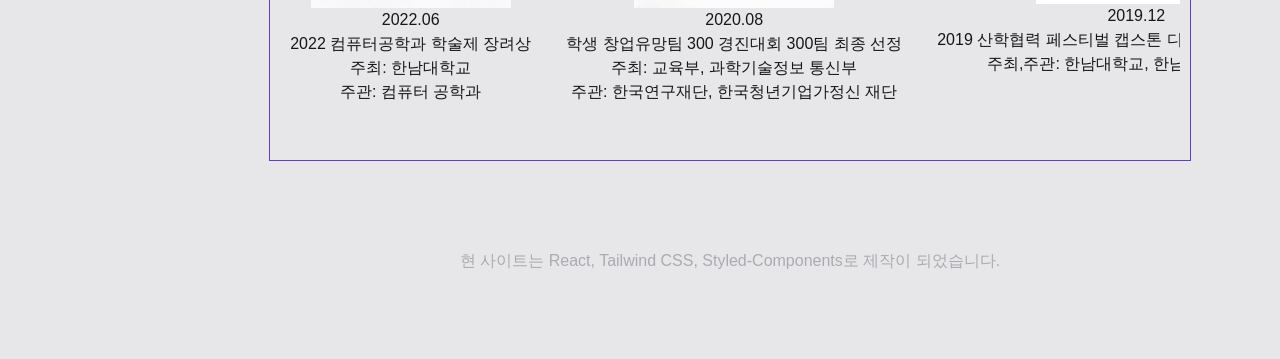
==== commit 81f6d21b: "Add files via upload" ====
--- a/index.html
+++ b/index.html
@@ -1 +1 @@
-<!doctype html><html lang="en"><head><meta charset="utf-8"/><link rel="icon" href="/favicon.png"/><meta name="viewport" content="width=device-width,initial-scale=1"/><meta name="theme-color" content="#000000"/><meta name="description" content="Web site created using create-react-app"/><link rel="manifest" href="/manifest.json"/><title>Mingyu's Portfolio</title><script defer="defer" src="/static/js/main.b55b4ae2.js"></script><link href="/static/css/main.052bcc1e.css" rel="stylesheet"></head><body><noscript>You need to enable JavaScript to run this app.</noscript><div id="root"></div></body></html>+<!doctype html><html lang="en"><head><meta charset="utf-8"/><link rel="icon" href="/favicon.png"/><meta name="viewport" content="width=device-width,initial-scale=1"/><meta name="theme-color" content="#000000"/><meta name="description" content="Mingyu's Portfolio"/><meta property="og:image" content="https://github.com/nile27/Next_Portfolio/assets/114140840/246b5222-5752-4818-aa0d-45697fda29a1"/><meta property="og:site_name" content="Mingyu's Portfolio"/><meta property="og:description" content="Front-End 개발자 임민규의 포트폴리오 입니다."/><link rel="manifest" href="/manifest.json"/><title>Mingyu's Portfolio</title><script defer="defer" src="/static/js/main.2f45d219.js"></script><link href="/static/css/main.79f7e599.css" rel="stylesheet"></head><body><noscript>You need to enable JavaScript to run this app.</noscript><div id="root"></div></body></html>
--- a/static/css/main.79f7e599.css
+++ b/static/css/main.79f7e599.css
@@ -0,0 +1,4 @@
+*,::backdrop,:after,:before{--tw-border-spacing-x:0;--tw-border-spacing-y:0;--tw-translate-x:0;--tw-translate-y:0;--tw-rotate:0;--tw-skew-x:0;--tw-skew-y:0;--tw-scale-x:1;--tw-scale-y:1;--tw-pan-x: ;--tw-pan-y: ;--tw-pinch-zoom: ;--tw-scroll-snap-strictness:proximity;--tw-gradient-from-position: ;--tw-gradient-via-position: ;--tw-gradient-to-position: ;--tw-ordinal: ;--tw-slashed-zero: ;--tw-numeric-figure: ;--tw-numeric-spacing: ;--tw-numeric-fraction: ;--tw-ring-inset: ;--tw-ring-offset-width:0px;--tw-ring-offset-color:#fff;--tw-ring-color:#3b82f680;--tw-ring-offset-shadow:0 0 #0000;--tw-ring-shadow:0 0 #0000;--tw-shadow:0 0 #0000;--tw-shadow-colored:0 0 #0000;--tw-blur: ;--tw-brightness: ;--tw-contrast: ;--tw-grayscale: ;--tw-hue-rotate: ;--tw-invert: ;--tw-saturate: ;--tw-sepia: ;--tw-drop-shadow: ;--tw-backdrop-blur: ;--tw-backdrop-brightness: ;--tw-backdrop-contrast: ;--tw-backdrop-grayscale: ;--tw-backdrop-hue-rotate: ;--tw-backdrop-invert: ;--tw-backdrop-opacity: ;--tw-backdrop-saturate: ;--tw-backdrop-sepia: ;--tw-contain-size: ;--tw-contain-layout: ;--tw-contain-paint: ;--tw-contain-style: }/*
+! tailwindcss v3.4.17 | MIT License | https://tailwindcss.com
+*/*,:after,:before{border:0 solid #e5e7eb;box-sizing:border-box}:after,:before{--tw-content:""}:host,html{-webkit-text-size-adjust:100%;font-feature-settings:normal;-webkit-tap-highlight-color:transparent;font-family:var(--noto_sans);font-variation-settings:normal;line-height:1.5;tab-size:4}body{line-height:inherit}hr{border-top-width:1px;color:inherit;height:0}abbr:where([title]){-webkit-text-decoration:underline dotted;text-decoration:underline dotted}h1,h2,h3,h4,h5,h6{font-size:inherit;font-weight:inherit}a{color:inherit;text-decoration:inherit}b,strong{font-weight:bolder}code,kbd,pre,samp{font-feature-settings:normal;font-family:ui-monospace,SFMono-Regular,Menlo,Monaco,Consolas,Liberation Mono,Courier New,monospace;font-size:1em;font-variation-settings:normal}small{font-size:80%}sub,sup{font-size:75%;line-height:0;position:relative;vertical-align:initial}sub{bottom:-.25em}sup{top:-.5em}table{border-collapse:collapse;border-color:inherit;text-indent:0}button,input,optgroup,select,textarea{font-feature-settings:inherit;color:inherit;font-family:inherit;font-size:100%;font-variation-settings:inherit;font-weight:inherit;letter-spacing:inherit;line-height:inherit;margin:0;padding:0}button,select{text-transform:none}button,input:where([type=button]),input:where([type=reset]),input:where([type=submit]){-webkit-appearance:button;background-color:initial;background-image:none}:-moz-focusring{outline:auto}:-moz-ui-invalid{box-shadow:none}progress{vertical-align:initial}::-webkit-inner-spin-button,::-webkit-outer-spin-button{height:auto}[type=search]{-webkit-appearance:textfield;outline-offset:-2px}::-webkit-search-decoration{-webkit-appearance:none}::-webkit-file-upload-button{-webkit-appearance:button;font:inherit}summary{display:list-item}blockquote,dd,dl,figure,h1,h2,h3,h4,h5,h6,hr,p,pre{margin:0}fieldset{margin:0}fieldset,legend{padding:0}menu,ol,ul{list-style:none;margin:0;padding:0}dialog{padding:0}textarea{resize:vertical}input::placeholder,textarea::placeholder{color:#9ca3af;opacity:1}[role=button],button{cursor:pointer}:disabled{cursor:default}audio,canvas,embed,iframe,img,object,svg,video{display:block;vertical-align:middle}img,video{height:auto;max-width:100%}[hidden]:where(:not([hidden=until-found])){display:none}.sr-only{clip:rect(0,0,0,0);border-width:0;height:1px;margin:-1px;overflow:hidden;padding:0;position:absolute;white-space:nowrap;width:1px}.fixed{position:fixed}.absolute{position:absolute}.\!relative{position:relative!important}.relative{position:relative}.sticky{position:sticky}.inset-0{inset:0}.-bottom-12{bottom:-3rem}.-left-12{left:-3rem}.-right-12{right:-3rem}.-top-12{top:-3rem}.bottom-9{bottom:2.25rem}.bottom-\[100px\]{bottom:100px}.bottom-\[3\%\]{bottom:3%}.bottom-\[5\%\]{bottom:5%}.left-0{left:0}.left-1{left:.25rem}.left-1\/2{left:50%}.left-2{left:.5rem}.left-\[0\%\]{left:0}.left-\[47\%\]{left:47%}.right-9{right:2.25rem}.right-\[9\%\]{right:9%}.top-1\/2{top:50%}.top-8{top:2rem}.top-\[50\%\]{top:50%}.top-\[70px\]{top:70px}.isolation-auto{isolation:auto}.z-10{z-index:10}.z-30{z-index:30}.z-50{z-index:50}.z-\[1\]{z-index:1}.z-\[20\]{z-index:20}.-mx-1{margin-left:-.25rem;margin-right:-.25rem}.mx-16{margin-left:4rem;margin-right:4rem}.my-1{margin-bottom:.25rem;margin-top:.25rem}.-ml-4{margin-left:-1rem}.-mt-4{margin-top:-1rem}.mb-3{margin-bottom:.75rem}.mb-5{margin-bottom:1.25rem}.mb-\[100px\]{margin-bottom:100px}.mb-\[15px\]{margin-bottom:15px}.ml-\[10px\]{margin-left:10px}.ml-auto{margin-left:auto}.mr-\[15px\]{margin-right:15px}.mt-10{margin-top:2.5rem}.mt-2{margin-top:.5rem}.mt-7{margin-top:1.75rem}.mt-\[10px\]{margin-top:10px}.box-border{box-sizing:border-box}.block{display:block}.inline-block{display:inline-block}.flex{display:flex}.inline-flex{display:inline-flex}.grid{display:grid}.hidden{display:none}.\!h-\[unset\]{height:auto!important}.h-10{height:2.5rem}.h-11{height:2.75rem}.h-2{height:.5rem}.h-3\.5{height:.875rem}.h-4{height:1rem}.h-5{height:1.25rem}.h-8{height:2rem}.h-9{height:2.25rem}.h-\[100\%\]{height:100%}.h-\[100vh\]{height:100vh}.h-\[10vh\]{height:10vh}.h-\[25px\]{height:25px}.h-\[30px\]{height:30px}.h-\[400px\]{height:400px}.h-\[40px\]{height:40px}.h-\[50px\]{height:50px}.h-\[8px\]{height:8px}.h-\[auto\],.h-auto{height:auto}.h-full{height:100%}.max-h-\[500px\]{max-height:500px}.min-h-\[100px\]{min-height:100px}.min-h-\[100vh\]{min-height:100vh}.min-h-\[350px\]{min-height:350px}.min-h-\[36px\]{min-height:36px}.w-10{width:2.5rem}.w-2{width:.5rem}.w-3\.5{width:.875rem}.w-4{width:1rem}.w-5{width:1.25rem}.w-8{width:2rem}.w-\[100\%\]{width:100%}.w-\[100vw\]{width:100vw}.w-\[120px\]{width:120px}.w-\[25px\]{width:25px}.w-\[40px\]{width:40px}.w-\[50px\]{width:50px}.w-\[80\%\]{width:80%}.w-\[8px\]{width:8px}.w-\[90px\]{width:90px}.w-auto{width:auto}.w-full{width:100%}.min-w-0{min-width:0}.min-w-\[100px\]{min-width:100px}.min-w-\[150px\]{min-width:150px}.min-w-\[160px\]{min-width:160px}.min-w-\[180px\]{min-width:180px}.min-w-\[240px\]{min-width:240px}.min-w-\[36px\]{min-width:36px}.min-w-\[60px\]{min-width:60px}.min-w-\[8rem\]{min-width:8rem}.max-w-\[120px\]{max-width:120px}.max-w-\[200px\]{max-width:200px}.max-w-\[700px\]{max-width:700px}.max-w-\[72vw\]{max-width:72vw}.shrink-0{flex-shrink:0}.grow-0{flex-grow:0}.basis-full{flex-basis:100%}.origin-\[0\%_50\%\]{transform-origin:0 50%}.-translate-x-1\/2{--tw-translate-x:-50%}.-translate-x-1\/2,.-translate-y-1\/2{transform:translate(var(--tw-translate-x),var(--tw-translate-y)) rotate(var(--tw-rotate)) skewX(var(--tw-skew-x)) skewY(var(--tw-skew-y)) scaleX(var(--tw-scale-x)) scaleY(var(--tw-scale-y))}.-translate-y-1\/2{--tw-translate-y:-50%}.rotate-90{--tw-rotate:90deg}.rotate-90,.transform{transform:translate(var(--tw-translate-x),var(--tw-translate-y)) rotate(var(--tw-rotate)) skewX(var(--tw-skew-x)) skewY(var(--tw-skew-y)) scaleX(var(--tw-scale-x)) scaleY(var(--tw-scale-y))}@keyframes appear{0%{opacity:0}50%{opacity:0}to{opacity:1}}.animate-appear{animation:appear 3.2s}@keyframes bounce{0%,to{animation-timing-function:cubic-bezier(.8,0,1,1);transform:translateY(-25%)}50%{animation-timing-function:cubic-bezier(0,0,.2,1);transform:none}}.animate-bounce{animation:bounce 1s infinite}@keyframes disappear{0%{visibility:visible}to{visibility:hidden}}.animate-disappear{animation:disappear 3.4s}@keyframes mainAppear{0%{opacity:0}50%{opacity:0}to{opacity:1}}.animate-mainAppear{animation:mainAppear 1s}@keyframes trackingInContract{0%{letter-spacing:1em;opacity:0}40%{opacity:.6}to{letter-spacing:normal;opacity:1}}.animate-trackingInContract{animation:trackingInContract 2s}.cursor-default{cursor:default}.cursor-pointer{cursor:pointer}.select-none{-webkit-user-select:none;user-select:none}.resize{resize:both}.list-disc{list-style-type:disc}.flex-row{flex-direction:row}.flex-col{flex-direction:column}.flex-wrap{flex-wrap:wrap}.flex-nowrap{flex-wrap:nowrap}.items-start{align-items:flex-start}.items-center{align-items:center}.justify-start{justify-content:flex-start}.justify-end{justify-content:flex-end}.justify-center{justify-content:center}.justify-between{justify-content:space-between}.gap-1{gap:.25rem}.gap-2{gap:.5rem}.gap-3{gap:.75rem}.gap-4{gap:1rem}.gap-5{gap:1.25rem}.gap-8{gap:2rem}.gap-\[10px\]{gap:10px}.gap-\[1rem\]{gap:1rem}.gap-\[20px\]{gap:20px}.gap-\[2rem\]{gap:2rem}.gap-\[3rem\]{gap:3rem}.gap-x-2{column-gap:.5rem}.overflow-hidden{overflow:hidden}.overflow-x-auto{overflow-x:auto}.overflow-y-auto{overflow-y:auto}.overflow-x-hidden{overflow-x:hidden}.overflow-y-hidden{overflow-y:hidden}.whitespace-nowrap{white-space:nowrap}.whitespace-pre-line{white-space:pre-line}.rounded{border-radius:.25rem}.rounded-\[10px\]{border-radius:10px}.rounded-\[18px\]{border-radius:18px}.rounded-full{border-radius:9999px}.rounded-lg{border-radius:.5rem}.rounded-md{border-radius:.375rem}.rounded-sm{border-radius:.125rem}.rounded-xl{border-radius:.75rem}.border,.border-\[1px\]{border-width:1px}.border-\[5px\]{border-width:5px}.border-b-2{border-bottom-width:2px}.border-b-\[1px\]{border-bottom-width:1px}.border-b-\[8px\]{border-bottom-width:8px}.border-l-\[1px\]{border-left-width:1px}.border-l-\[5px\]{border-left-width:5px}.border-r-\[5px\]{border-right-width:5px}.border-t-\[2px\]{border-top-width:2px}.border-DMainPurple{--tw-border-opacity:1;border-color:#7f5af0;border-color:rgb(127 90 240/var(--tw-border-opacity,1))}.border-DSecondBg{--tw-border-opacity:1;border-color:#242629;border-color:rgb(36 38 41/var(--tw-border-opacity,1))}.border-DText{--tw-border-opacity:1;border-color:#fffffe;border-color:rgb(255 255 254/var(--tw-border-opacity,1))}.border-DThirdColor{--tw-border-opacity:1;border-color:#2cb67d;border-color:rgb(44 182 125/var(--tw-border-opacity,1))}.border-LMainPurple{--tw-border-opacity:1;border-color:#5e41b4;border-color:rgb(94 65 180/var(--tw-border-opacity,1))}.border-LSecondBg{--tw-border-opacity:1;border-color:#d1d1e9;border-color:rgb(209 209 233/var(--tw-border-opacity,1))}.border-LText{--tw-border-opacity:1;border-color:#16161a;border-color:rgb(22 22 26/var(--tw-border-opacity,1))}.border-LThirdColor{--tw-border-opacity:1;border-color:#67a78e;border-color:rgb(103 167 142/var(--tw-border-opacity,1))}.border-\[\#0E6E96\]{--tw-border-opacity:1;border-color:#0e6e96;border-color:rgb(14 110 150/var(--tw-border-opacity,1))}.border-\[\#2AB4E3\]{--tw-border-opacity:1;border-color:#2ab4e3;border-color:rgb(42 180 227/var(--tw-border-opacity,1))}.border-black{--tw-border-opacity:1;border-color:#000;border-color:rgb(0 0 0/var(--tw-border-opacity,1))}.border-gray-200{--tw-border-opacity:1;border-color:#e5e7eb;border-color:rgb(229 231 235/var(--tw-border-opacity,1))}.border-gray-900{--tw-border-opacity:1;border-color:#111827;border-color:rgb(17 24 39/var(--tw-border-opacity,1))}.border-white{--tw-border-opacity:1;border-color:#fff;border-color:rgb(255 255 255/var(--tw-border-opacity,1))}.border-b-DText{--tw-border-opacity:1;border-bottom-color:#fffffe;border-bottom-color:rgb(255 255 254/var(--tw-border-opacity,1))}.border-b-LText{--tw-border-opacity:1;border-bottom-color:#16161a;border-bottom-color:rgb(22 22 26/var(--tw-border-opacity,1))}.bg-DBg{--tw-bg-opacity:1;background-color:#16161a;background-color:rgb(22 22 26/var(--tw-bg-opacity,1))}.bg-DMainPurple{--tw-bg-opacity:1;background-color:#7f5af0;background-color:rgb(127 90 240/var(--tw-bg-opacity,1))}.bg-DSecondBg{--tw-bg-opacity:1;background-color:#242629;background-color:rgb(36 38 41/var(--tw-bg-opacity,1))}.bg-LBg{--tw-bg-opacity:1;background-color:#e7e7e9;background-color:rgb(231 231 233/var(--tw-bg-opacity,1))}.bg-LMainPurple{--tw-bg-opacity:1;background-color:#5e41b4;background-color:rgb(94 65 180/var(--tw-bg-opacity,1))}.bg-LSecondBg{--tw-bg-opacity:1;background-color:#d1d1e9;background-color:rgb(209 209 233/var(--tw-bg-opacity,1))}.bg-\[\#16161a\]{--tw-bg-opacity:1;background-color:#16161a;background-color:rgb(22 22 26/var(--tw-bg-opacity,1))}.bg-\[\#e7e7e9\]{--tw-bg-opacity:1;background-color:#e7e7e9;background-color:rgb(231 231 233/var(--tw-bg-opacity,1))}.bg-\[rgba\(255\2c 255\2c 192\2c 0\.1\)\]{background-color:#ffffc01a}.bg-gray-100{--tw-bg-opacity:1;background-color:#f3f4f6;background-color:rgb(243 244 246/var(--tw-bg-opacity,1))}.bg-gray-900{--tw-bg-opacity:1;background-color:#111827;background-color:rgb(17 24 39/var(--tw-bg-opacity,1))}.bg-purple-500{--tw-bg-opacity:1;background-color:#a855f7;background-color:rgb(168 85 247/var(--tw-bg-opacity,1))}.bg-red-500{--tw-bg-opacity:1;background-color:#ef4444;background-color:rgb(239 68 68/var(--tw-bg-opacity,1))}.bg-transparent{background-color:initial}.bg-white{--tw-bg-opacity:1;background-color:#fff;background-color:rgb(255 255 255/var(--tw-bg-opacity,1))}.bg-gradient-to-b{background-image:linear-gradient(to bottom,var(--tw-gradient-stops))}.from-transparent{--tw-gradient-from:#0000 var(--tw-gradient-from-position);--tw-gradient-to:#0000 var(--tw-gradient-to-position);--tw-gradient-stops:var(--tw-gradient-from),var(--tw-gradient-to)}.to-black\/30{--tw-gradient-to:#0000004d var(--tw-gradient-to-position)}.bg-cover{background-size:cover}.fill-current{fill:currentColor}.p-1{padding:.25rem}.p-2{padding:.5rem}.p-3{padding:.75rem}.p-6{padding:1.5rem}.p-\[10px\]{padding:10px}.p-\[1rem\]{padding:1rem}.p-\[20px\]{padding:20px}.p-\[30px\]{padding:30px}.px-1{padding-left:.25rem;padding-right:.25rem}.px-2{padding-left:.5rem;padding-right:.5rem}.px-3{padding-left:.75rem;padding-right:.75rem}.px-4{padding-left:1rem;padding-right:1rem}.px-8{padding-left:2rem;padding-right:2rem}.px-\[10px\]{padding-left:10px;padding-right:10px}.px-\[15px\]{padding-left:15px;padding-right:15px}.px-\[40px\]{padding-left:40px;padding-right:40px}.px-\[5\%\]{padding-left:5%;padding-right:5%}.py-1\.5{padding-bottom:.375rem;padding-top:.375rem}.py-10{padding-bottom:2.5rem;padding-top:2.5rem}.py-2{padding-bottom:.5rem;padding-top:.5rem}.py-3{padding-bottom:.75rem;padding-top:.75rem}.py-\[15px\]{padding-bottom:15px;padding-top:15px}.py-\[20px\]{padding-bottom:20px;padding-top:20px}.py-\[5px\]{padding-bottom:5px;padding-top:5px}.pb-2{padding-bottom:.5rem}.pb-\[100px\]{padding-bottom:100px}.pb-\[50px\]{padding-bottom:50px}.pl-4{padding-left:1rem}.pl-5{padding-left:1.25rem}.pl-6{padding-left:1.5rem}.pl-8{padding-left:2rem}.pl-\[15px\]{padding-left:15px}.pl-\[20px\]{padding-left:20px}.pr-2{padding-right:.5rem}.pr-\[5\%\]{padding-right:5%}.pt-2{padding-top:.5rem}.pt-3{padding-top:.75rem}.pt-4{padding-top:1rem}.pt-6{padding-top:1.5rem}.pt-\[4rem\]{padding-top:4rem}.pt-\[60px\]{padding-top:60px}.text-left{text-align:left}.text-center{text-align:center}.align-text-bottom{vertical-align:text-bottom}.text-H{font-size:36px}.text-Md{font-size:16px}.text-SH{font-size:24px}.text-Sm,.text-\[12px\]{font-size:12px}.text-\[14px\]{font-size:14px}.text-\[16px\]{font-size:16px}.text-\[20px\]{font-size:20px}.text-\[24px\]{font-size:24px}.text-\[3vw\]{font-size:3vw}.text-\[5vw\]{font-size:5vw}.text-sm{font-size:.875rem;line-height:1.25rem}.text-xs{font-size:.75rem;line-height:1rem}.font-bold{font-weight:700}.font-medium{font-weight:500}.font-semibold{font-weight:600}.tracking-wider{letter-spacing:.05em}.tracking-widest{letter-spacing:.1em}.text-DBg{--tw-text-opacity:1;color:#16161a;color:rgb(22 22 26/var(--tw-text-opacity,1))}.text-DMainPurple{--tw-text-opacity:1;color:#7f5af0;color:rgb(127 90 240/var(--tw-text-opacity,1))}.text-DNav_disable{--tw-text-opacity:1;color:#4a4c53;color:rgb(74 76 83/var(--tw-text-opacity,1))}.text-DText{--tw-text-opacity:1;color:#fffffe;color:rgb(255 255 254/var(--tw-text-opacity,1))}.text-DThirdColor{--tw-text-opacity:1;color:#2cb67d;color:rgb(44 182 125/var(--tw-text-opacity,1))}.text-LBg{--tw-text-opacity:1;color:#e7e7e9;color:rgb(231 231 233/var(--tw-text-opacity,1))}.text-LMainPurple{--tw-text-opacity:1;color:#5e41b4;color:rgb(94 65 180/var(--tw-text-opacity,1))}.text-LNav_disable{--tw-text-opacity:1;color:#aaabb1;color:rgb(170 171 177/var(--tw-text-opacity,1))}.text-LSecondBg{--tw-text-opacity:1;color:#d1d1e9;color:rgb(209 209 233/var(--tw-text-opacity,1))}.text-LText{--tw-text-opacity:1;color:#16161a;color:rgb(22 22 26/var(--tw-text-opacity,1))}.text-LThirdColor{--tw-text-opacity:1;color:#67a78e;color:rgb(103 167 142/var(--tw-text-opacity,1))}.text-\[\#0E6E96\]{--tw-text-opacity:1;color:#0e6e96;color:rgb(14 110 150/var(--tw-text-opacity,1))}.text-\[\#2AB4E3\]{--tw-text-opacity:1;color:#2ab4e3;color:rgb(42 180 227/var(--tw-text-opacity,1))}.text-\[\#4a4c53\]{--tw-text-opacity:1;color:#4a4c53;color:rgb(74 76 83/var(--tw-text-opacity,1))}.text-\[\#7F5AF0\]{--tw-text-opacity:1;color:#7f5af0;color:rgb(127 90 240/var(--tw-text-opacity,1))}.text-black{--tw-text-opacity:1;color:#000;color:rgb(0 0 0/var(--tw-text-opacity,1))}.text-gray-50{--tw-text-opacity:1;color:#f9fafb;color:rgb(249 250 251/var(--tw-text-opacity,1))}.text-gray-900{--tw-text-opacity:1;color:#111827;color:rgb(17 24 39/var(--tw-text-opacity,1))}.text-gray-950{--tw-text-opacity:1;color:#030712;color:rgb(3 7 18/var(--tw-text-opacity,1))}.text-red-500{--tw-text-opacity:1;color:#ef4444;color:rgb(239 68 68/var(--tw-text-opacity,1))}.text-white{--tw-text-opacity:1;color:#fff;color:rgb(255 255 255/var(--tw-text-opacity,1))}.underline-offset-4{text-underline-offset:4px}.opacity-60{opacity:.6}.shadow-lg{--tw-shadow:0 10px 15px -3px #0000001a,0 4px 6px -4px #0000001a;--tw-shadow-colored:0 10px 15px -3px var(--tw-shadow-color),0 4px 6px -4px var(--tw-shadow-color)}.shadow-lg,.shadow-md{box-shadow:0 0 #0000,0 0 #0000,var(--tw-shadow);box-shadow:var(--tw-ring-offset-shadow,0 0 #0000),var(--tw-ring-shadow,0 0 #0000),var(--tw-shadow)}.shadow-md{--tw-shadow:0 4px 6px -1px #0000001a,0 2px 4px -2px #0000001a;--tw-shadow-colored:0 4px 6px -1px var(--tw-shadow-color),0 2px 4px -2px var(--tw-shadow-color)}.shadow-sm{--tw-shadow:0 1px 2px 0 #0000000d;--tw-shadow-colored:0 1px 2px 0 var(--tw-shadow-color)}.shadow-sm,.shadow-xl{box-shadow:0 0 #0000,0 0 #0000,var(--tw-shadow);box-shadow:var(--tw-ring-offset-shadow,0 0 #0000),var(--tw-ring-shadow,0 0 #0000),var(--tw-shadow)}.shadow-xl{--tw-shadow:0 20px 25px -5px #0000001a,0 8px 10px -6px #0000001a;--tw-shadow-colored:0 20px 25px -5px var(--tw-shadow-color),0 8px 10px -6px var(--tw-shadow-color)}.outline{outline-style:solid}.ring-offset-white{--tw-ring-offset-color:#fff}.blur{--tw-blur:blur(8px);filter:var(--tw-blur) var(--tw-brightness) var(--tw-contrast) var(--tw-grayscale) var(--tw-hue-rotate) var(--tw-invert) var(--tw-saturate) var(--tw-sepia) var(--tw-drop-shadow)}.backdrop-blur-md{--tw-backdrop-blur:blur(12px)}.backdrop-blur-md,.backdrop-filter{-webkit-backdrop-filter:var(--tw-backdrop-blur) var(--tw-backdrop-brightness) var(--tw-backdrop-contrast) var(--tw-backdrop-grayscale) var(--tw-backdrop-hue-rotate) var(--tw-backdrop-invert) var(--tw-backdrop-opacity) var(--tw-backdrop-saturate) var(--tw-backdrop-sepia);backdrop-filter:var(--tw-backdrop-blur) var(--tw-backdrop-brightness) var(--tw-backdrop-contrast) var(--tw-backdrop-grayscale) var(--tw-backdrop-hue-rotate) var(--tw-backdrop-invert) var(--tw-backdrop-opacity) var(--tw-backdrop-saturate) var(--tw-backdrop-sepia)}.transition{transition-duration:.15s;transition-property:color,background-color,border-color,text-decoration-color,fill,stroke,opacity,box-shadow,transform,filter,-webkit-backdrop-filter;transition-property:color,background-color,border-color,text-decoration-color,fill,stroke,opacity,box-shadow,transform,filter,backdrop-filter;transition-property:color,background-color,border-color,text-decoration-color,fill,stroke,opacity,box-shadow,transform,filter,backdrop-filter,-webkit-backdrop-filter;transition-timing-function:cubic-bezier(.4,0,.2,1)}.transition-colors{transition-property:color,background-color,border-color,text-decoration-color,fill,stroke;transition-timing-function:cubic-bezier(.4,0,.2,1)}.duration-150,.transition-colors{transition-duration:.15s}.duration-300{transition-duration:.3s}.ease-in-out{transition-timing-function:cubic-bezier(.4,0,.2,1)}body{-webkit-font-smoothing:antialiased;-moz-osx-font-smoothing:grayscale;font-family:Noto Sans KR,sans-serif}code{font-family:source-code-pro,Menlo,Monaco,Consolas,Courier New,monospace}li,span{text-align:left}button:hover{outline:none}body{border:0;box-sizing:border-box;height:100vh;margin:0;padding:0;position:relative;width:100vw}div{background-color:initial;outline:none}.before\:absolute:before{content:var(--tw-content);position:absolute}.before\:-right-full:before{content:var(--tw-content);right:-100%}.before\:-z-10:before{content:var(--tw-content);z-index:-10}.before\:aspect-square:before{aspect-ratio:1/1;content:var(--tw-content)}.before\:w-full:before{content:var(--tw-content);width:100%}.before\:rounded-full:before{border-radius:9999px;content:var(--tw-content)}.before\:bg-DMainPurple:before{--tw-bg-opacity:1;background-color:#7f5af0;background-color:rgb(127 90 240/var(--tw-bg-opacity,1));content:var(--tw-content)}.before\:transition-all:before{content:var(--tw-content);transition-duration:.15s;transition-property:all;transition-timing-function:cubic-bezier(.4,0,.2,1)}.before\:duration-700:before{content:var(--tw-content);transition-duration:.7s}.after\:block:after{content:var(--tw-content);display:block}.after\:scale-0:after{--tw-scale-x:0;--tw-scale-y:0}.after\:scale-0:after,.after\:scale-x-100:after{content:var(--tw-content);transform:translate(var(--tw-translate-x),var(--tw-translate-y)) rotate(var(--tw-rotate)) skewX(var(--tw-skew-x)) skewY(var(--tw-skew-y)) scaleX(var(--tw-scale-x)) scaleY(var(--tw-scale-y))}.after\:scale-x-100:after{--tw-scale-x:1}.after\:border-\[2px\]:after{border-width:2px;content:var(--tw-content)}.after\:border-LMainPurple:after{--tw-border-opacity:1;border-color:#5e41b4;border-color:rgb(94 65 180/var(--tw-border-opacity,1));content:var(--tw-content)}.after\:border-b-white:after{--tw-border-opacity:1;border-bottom-color:#fff;border-bottom-color:rgb(255 255 255/var(--tw-border-opacity,1));content:var(--tw-content)}.after\:transition-transform:after{content:var(--tw-content);transition-duration:.15s;transition-property:transform;transition-timing-function:cubic-bezier(.4,0,.2,1)}.after\:duration-\[500ms\]:after{content:var(--tw-content);transition-duration:.5s}.hover\:scale-105:hover{--tw-scale-x:1.05;--tw-scale-y:1.05}.hover\:scale-105:hover,.hover\:scale-110:hover{transform:translate(var(--tw-translate-x),var(--tw-translate-y)) rotate(var(--tw-rotate)) skewX(var(--tw-skew-x)) skewY(var(--tw-skew-y)) scaleX(var(--tw-scale-x)) scaleY(var(--tw-scale-y))}.hover\:scale-110:hover{--tw-scale-x:1.1;--tw-scale-y:1.1}.hover\:border-\[1px\]:hover{border-width:1px}.hover\:border-DMainPurple:hover{--tw-border-opacity:1;border-color:#7f5af0;border-color:rgb(127 90 240/var(--tw-border-opacity,1))}.hover\:border-LMainPurple:hover{--tw-border-opacity:1;border-color:#5e41b4;border-color:rgb(94 65 180/var(--tw-border-opacity,1))}.hover\:bg-gray-100:hover{--tw-bg-opacity:1;background-color:#f3f4f6;background-color:rgb(243 244 246/var(--tw-bg-opacity,1))}.hover\:bg-gray-100\/80:hover{background-color:#f3f4f6cc}.hover\:bg-gray-900\/90:hover{background-color:#111827e6}.hover\:bg-red-500\/90:hover{background-color:#ef4444e6}.hover\:bg-white:hover{--tw-bg-opacity:1;background-color:#fff;background-color:rgb(255 255 255/var(--tw-bg-opacity,1))}.hover\:text-DMainPurple:hover{--tw-text-opacity:1;color:#7f5af0;color:rgb(127 90 240/var(--tw-text-opacity,1))}.hover\:text-LMainPurple:hover{--tw-text-opacity:1;color:#5e41b4;color:rgb(94 65 180/var(--tw-text-opacity,1))}.hover\:text-gray-900:hover{--tw-text-opacity:1;color:#111827;color:rgb(17 24 39/var(--tw-text-opacity,1))}.hover\:text-white:hover{--tw-text-opacity:1;color:#fff;color:rgb(255 255 255/var(--tw-text-opacity,1))}.hover\:underline:hover{text-decoration-line:underline}.hover\:shadow-md:hover{--tw-shadow:0 4px 6px -1px #0000001a,0 2px 4px -2px #0000001a;--tw-shadow-colored:0 4px 6px -1px var(--tw-shadow-color),0 2px 4px -2px var(--tw-shadow-color);box-shadow:0 0 #0000,0 0 #0000,var(--tw-shadow);box-shadow:var(--tw-ring-offset-shadow,0 0 #0000),var(--tw-ring-shadow,0 0 #0000),var(--tw-shadow)}.hover\:ring-1:hover{--tw-ring-offset-shadow:var(--tw-ring-inset) 0 0 0 var(--tw-ring-offset-width) var(--tw-ring-offset-color);--tw-ring-shadow:var(--tw-ring-inset) 0 0 0 calc(1px + var(--tw-ring-offset-width)) var(--tw-ring-color);box-shadow:var(--tw-ring-offset-shadow),var(--tw-ring-shadow),0 0 #0000;box-shadow:var(--tw-ring-offset-shadow),var(--tw-ring-shadow),var(--tw-shadow,0 0 #0000)}.before\:hover\:right-0:hover:before{content:var(--tw-content);right:0}.before\:hover\:w-full:hover:before{content:var(--tw-content);width:100%}.before\:hover\:scale-150:hover:before{--tw-scale-x:1.5;--tw-scale-y:1.5;content:var(--tw-content);transform:translate(var(--tw-translate-x),var(--tw-translate-y)) rotate(var(--tw-rotate)) skewX(var(--tw-skew-x)) skewY(var(--tw-skew-y)) scaleX(var(--tw-scale-x)) scaleY(var(--tw-scale-y))}.before\:hover\:duration-700:hover:before{content:var(--tw-content);transition-duration:.7s}.hover\:after\:scale-100:hover:after{--tw-scale-x:1;--tw-scale-y:1;content:var(--tw-content);transform:translate(var(--tw-translate-x),var(--tw-translate-y)) rotate(var(--tw-rotate)) skewX(var(--tw-skew-x)) skewY(var(--tw-skew-y)) scaleX(var(--tw-scale-x)) scaleY(var(--tw-scale-y))}.focus\:bg-gray-100:focus{--tw-bg-opacity:1;background-color:#f3f4f6;background-color:rgb(243 244 246/var(--tw-bg-opacity,1))}.focus\:text-gray-900:focus{--tw-text-opacity:1;color:#111827;color:rgb(17 24 39/var(--tw-text-opacity,1))}.focus-visible\:outline-none:focus-visible{outline:2px solid #0000;outline-offset:2px}.focus-visible\:ring-2:focus-visible{--tw-ring-offset-shadow:var(--tw-ring-inset) 0 0 0 var(--tw-ring-offset-width) var(--tw-ring-offset-color);--tw-ring-shadow:var(--tw-ring-inset) 0 0 0 calc(2px + var(--tw-ring-offset-width)) var(--tw-ring-color);box-shadow:var(--tw-ring-offset-shadow),var(--tw-ring-shadow),0 0 #0000;box-shadow:var(--tw-ring-offset-shadow),var(--tw-ring-shadow),var(--tw-shadow,0 0 #0000)}.focus-visible\:ring-gray-950:focus-visible{--tw-ring-opacity:1;--tw-ring-color:rgb(3 7 18/var(--tw-ring-opacity,1))}.focus-visible\:ring-offset-2:focus-visible{--tw-ring-offset-width:2px}.disabled\:pointer-events-none:disabled{pointer-events:none}.disabled\:opacity-50:disabled{opacity:.5}.group:hover .group-hover\:text-DText{--tw-text-opacity:1;color:#fffffe;color:rgb(255 255 254/var(--tw-text-opacity,1))}.group:hover .group-hover\:text-LText{--tw-text-opacity:1;color:#16161a;color:rgb(22 22 26/var(--tw-text-opacity,1))}.group:hover .group-hover\:text-black{--tw-text-opacity:1;color:#000;color:rgb(0 0 0/var(--tw-text-opacity,1))}.group:hover .group-hover\:text-white{--tw-text-opacity:1;color:#fff;color:rgb(255 255 255/var(--tw-text-opacity,1))}.group:hover .group-hover\:after\:scale-100:after{--tw-scale-x:1;--tw-scale-y:1;content:var(--tw-content);transform:translate(var(--tw-translate-x),var(--tw-translate-y)) rotate(var(--tw-rotate)) skewX(var(--tw-skew-x)) skewY(var(--tw-skew-y)) scaleX(var(--tw-scale-x)) scaleY(var(--tw-scale-y))}.data-\[disabled\]\:pointer-events-none[data-disabled]{pointer-events:none}.data-\[state\=open\]\:bg-gray-100[data-state=open]{--tw-bg-opacity:1;background-color:#f3f4f6;background-color:rgb(243 244 246/var(--tw-bg-opacity,1))}.data-\[disabled\]\:opacity-50[data-disabled]{opacity:.5}@media (max-width:600px){.mobile\:hidden{display:none}.mobile\:flex-col{flex-direction:column}.mobile\:text-\[14px\]{font-size:14px}}@media (max-width:800px){.tablet\:left-\[45\%\]{left:45%}.tablet\:left-\[5\%\]{left:5%}.tablet\:right-\[auto\]{right:auto}.tablet\:top-\[50px\]{top:50px}.tablet\:mx-0{margin-left:0;margin-right:0}.tablet\:flex{display:flex}.tablet\:hidden{display:none}.tablet\:h-\[30px\]{height:30px}.tablet\:h-auto{height:auto}.tablet\:w-\[100\%\]{width:100%}.tablet\:w-\[30px\]{width:30px}.tablet\:w-auto{width:auto}.tablet\:w-full{width:100%}.tablet\:flex-row{flex-direction:row}.tablet\:flex-col{flex-direction:column}.tablet\:items-start{align-items:flex-start}.tablet\:justify-start{justify-content:flex-start}.tablet\:justify-center{justify-content:center}.tablet\:justify-between{justify-content:space-between}.tablet\:gap-2{gap:.5rem}.tablet\:gap-3{gap:.75rem}.tablet\:gap-\[1rem\]{gap:1rem}.tablet\:p-0{padding:0}.tablet\:px-\[10px\]{padding-left:10px;padding-right:10px}.tablet\:pl-0,.tablet\:pl-\[0px\]{padding-left:0}.tablet\:pt-2{padding-top:.5rem}.tablet\:pt-\[calc\(100vh-95vh\)\]{padding-top:5vh}.tablet\:text-SH{font-size:24px}.tablet\:text-\[10px\]{font-size:10px}.tablet\:text-\[12px\]{font-size:12px}.tablet\:text-\[2\.5vw\]{font-size:2.5vw}.tablet\:text-sm{font-size:.875rem;line-height:1.25rem}}@media (max-width:900px){.tablet900\:sticky{position:sticky}.tablet900\:left-\[90\%\]{left:90%}.tablet900\:top-0{top:0}.tablet900\:top-\[10px\]{top:10px}.tablet900\:z-50{z-index:50}.tablet900\:flex{display:flex}.tablet900\:hidden{display:none}.tablet900\:w-full{width:100%}.tablet900\:min-w-\[50px\]{min-width:50px}.tablet900\:max-w-\[100px\]{max-width:100px}.tablet900\:flex-col{flex-direction:column}.tablet900\:justify-center{justify-content:center}.tablet900\:border-b-\[1px\]{border-bottom-width:1px}.tablet900\:border-r-0{border-right-width:0}.tablet900\:bg-DBg{--tw-bg-opacity:1;background-color:#16161a;background-color:rgb(22 22 26/var(--tw-bg-opacity,1))}.tablet900\:bg-LBg{--tw-bg-opacity:1;background-color:#e7e7e9;background-color:rgb(231 231 233/var(--tw-bg-opacity,1))}.tablet900\:p-0{padding:0}.tablet900\:text-center{text-align:center}.tablet900\:text-\[18px\]{font-size:18px}}@media (max-width:1170px){.textBoxHalf\:hidden{display:none}.textBoxHalf\:min-w-\[40px\]{min-width:40px}.textBoxHalf\:flex-col{flex-direction:column}.textBoxHalf\:border-l-\[0px\]{border-left-width:0}.textBoxHalf\:border-t-\[1px\]{border-top-width:1px}.textBoxHalf\:pt-4{padding-top:1rem}}@media (prefers-color-scheme:dark){.dark\:border-gray-800{--tw-border-opacity:1;border-color:#1f2937;border-color:rgb(31 41 55/var(--tw-border-opacity,1))}.dark\:bg-gray-50{--tw-bg-opacity:1;background-color:#f9fafb;background-color:rgb(249 250 251/var(--tw-bg-opacity,1))}.dark\:bg-gray-800{--tw-bg-opacity:1;background-color:#1f2937;background-color:rgb(31 41 55/var(--tw-bg-opacity,1))}.dark\:bg-red-900{--tw-bg-opacity:1;background-color:#7f1d1d;background-color:rgb(127 29 29/var(--tw-bg-opacity,1))}.dark\:bg-white{--tw-bg-opacity:1;background-color:#fff;background-color:rgb(255 255 255/var(--tw-bg-opacity,1))}.dark\:text-gray-50{--tw-text-opacity:1;color:#f9fafb;color:rgb(249 250 251/var(--tw-text-opacity,1))}.dark\:text-gray-900{--tw-text-opacity:1;color:#111827;color:rgb(17 24 39/var(--tw-text-opacity,1))}.dark\:ring-offset-gray-950{--tw-ring-offset-color:#030712}.dark\:hover\:bg-gray-50\/90:hover{background-color:#f9fafbe6}.dark\:hover\:bg-gray-800:hover{--tw-bg-opacity:1;background-color:#1f2937;background-color:rgb(31 41 55/var(--tw-bg-opacity,1))}.dark\:hover\:bg-gray-800\/80:hover{background-color:#1f2937cc}.dark\:hover\:bg-red-900\/90:hover{background-color:#7f1d1de6}.dark\:hover\:text-gray-50:hover{--tw-text-opacity:1;color:#f9fafb;color:rgb(249 250 251/var(--tw-text-opacity,1))}.dark\:focus\:bg-gray-800:focus{--tw-bg-opacity:1;background-color:#1f2937;background-color:rgb(31 41 55/var(--tw-bg-opacity,1))}.dark\:focus\:text-gray-50:focus{--tw-text-opacity:1;color:#f9fafb;color:rgb(249 250 251/var(--tw-text-opacity,1))}.dark\:focus-visible\:ring-gray-300:focus-visible{--tw-ring-opacity:1;--tw-ring-color:rgb(209 213 219/var(--tw-ring-opacity,1))}.dark\:data-\[state\=open\]\:bg-gray-800[data-state=open]{--tw-bg-opacity:1;background-color:#1f2937;background-color:rgb(31 41 55/var(--tw-bg-opacity,1))}}.App{text-align:center}.App-logo{height:40vmin;pointer-events:none}@media (prefers-reduced-motion:no-preference){.App-logo{animation:App-logo-spin 20s linear infinite}}.App-header{align-items:center;background-color:#282c34;color:#fff;display:flex;flex-direction:column;font-size:calc(10px + 2vmin);justify-content:center;min-height:100vh}.App-link{color:#61dafb}@keyframes App-logo-spin{0%{transform:rotate(0deg)}to{transform:rotate(1turn)}}
+/*# sourceMappingURL=main.79f7e599.css.map*/
